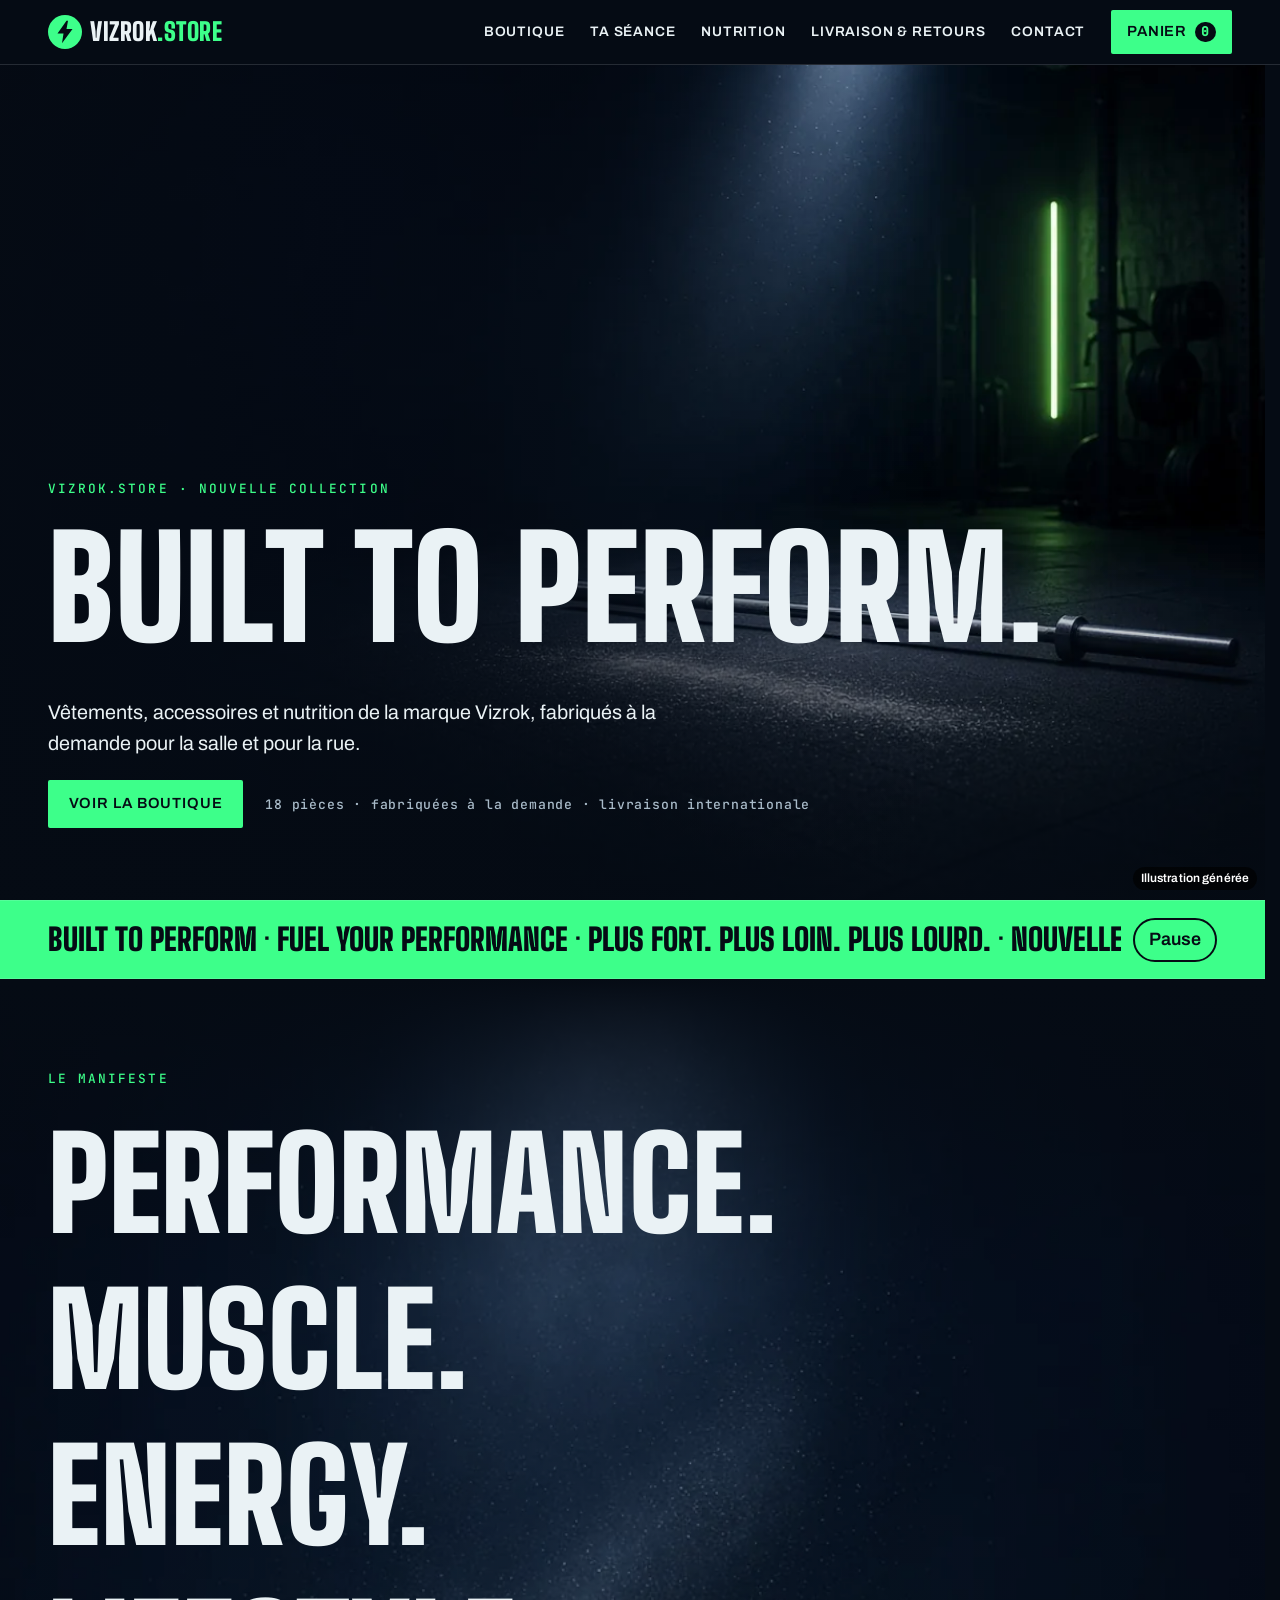
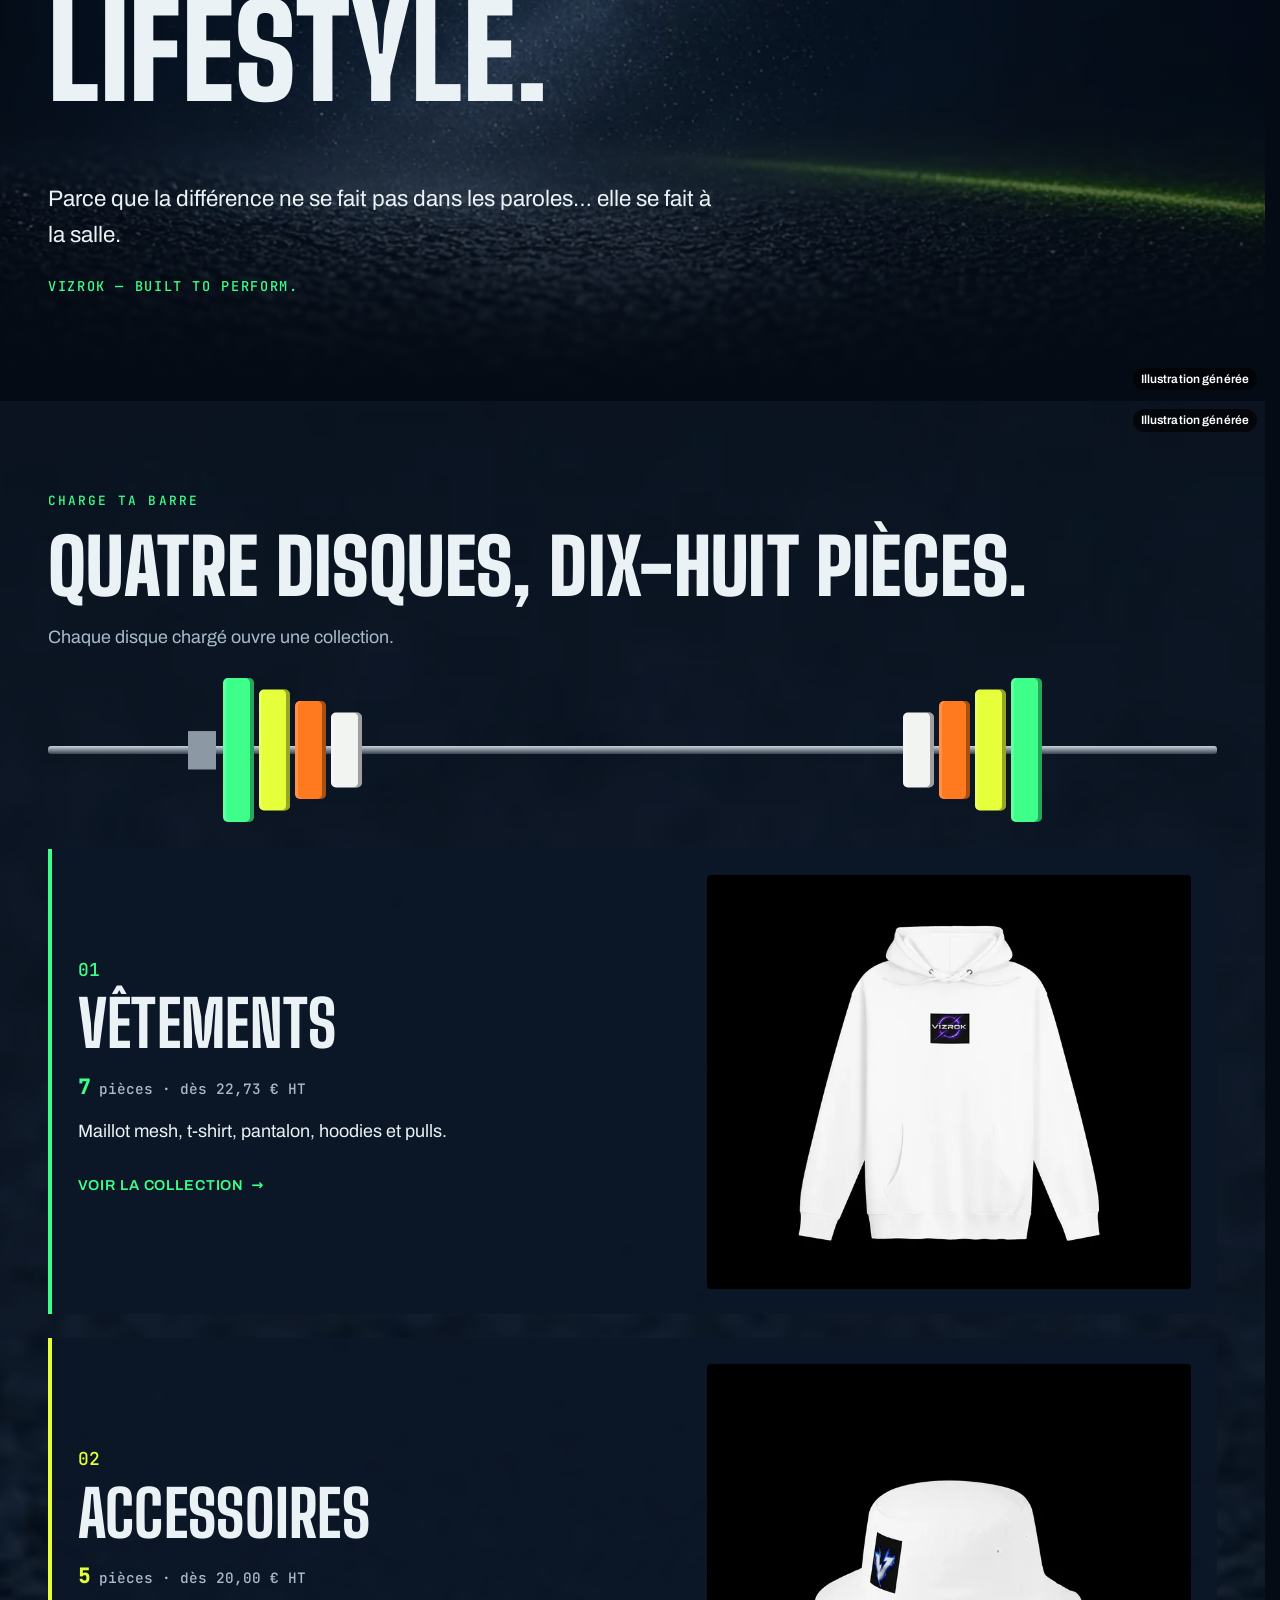
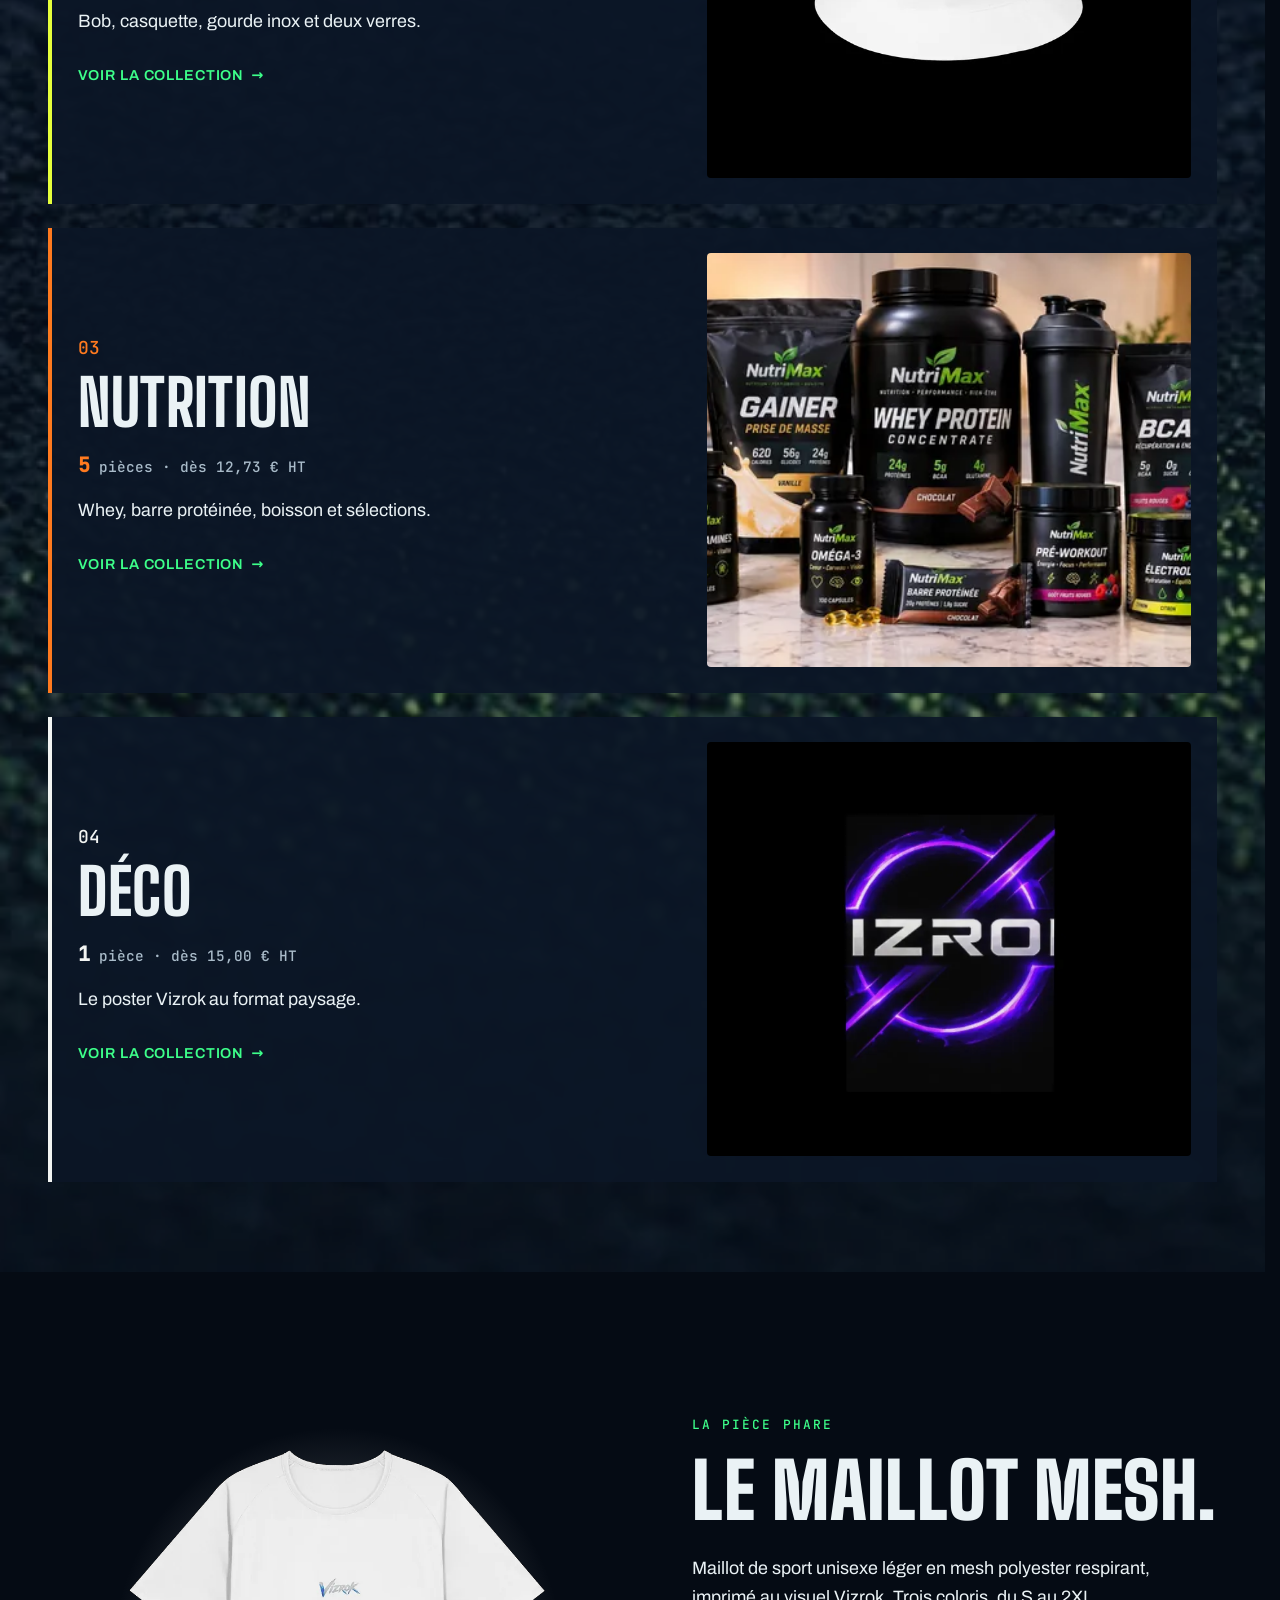
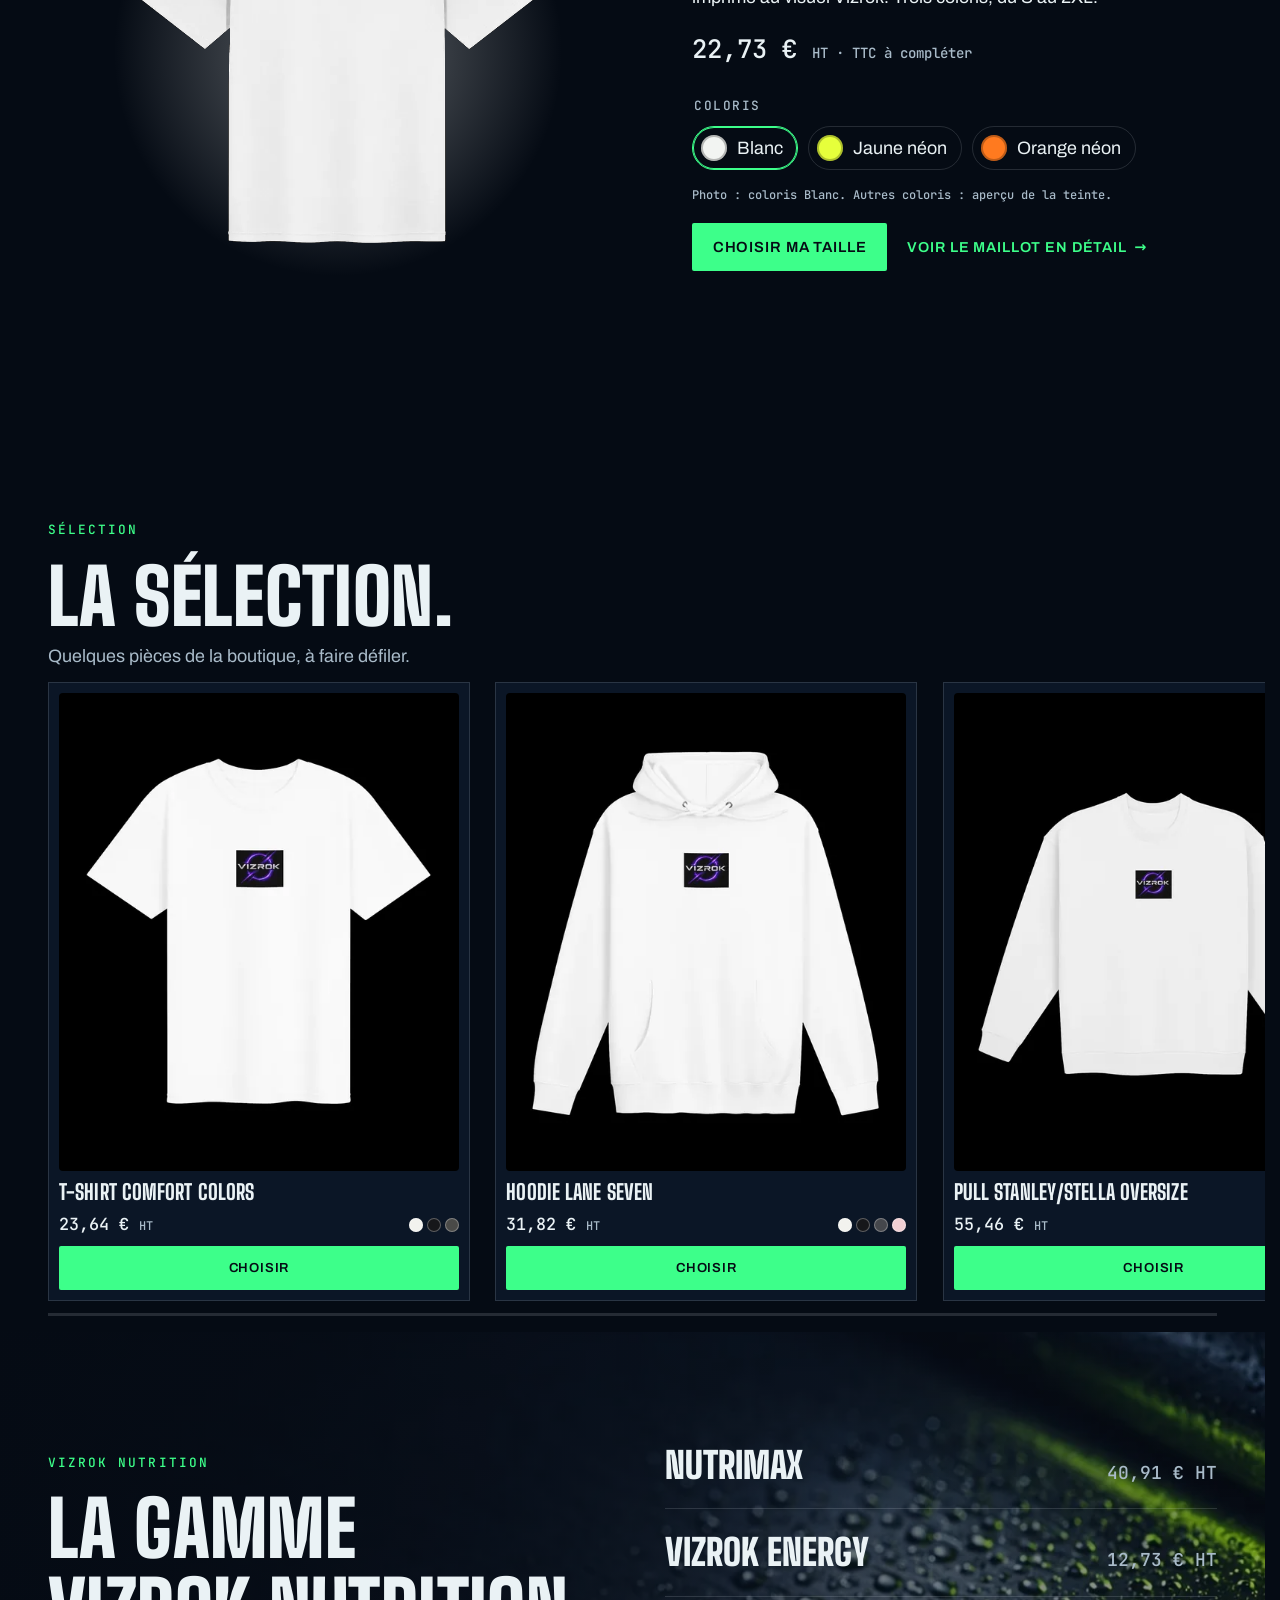
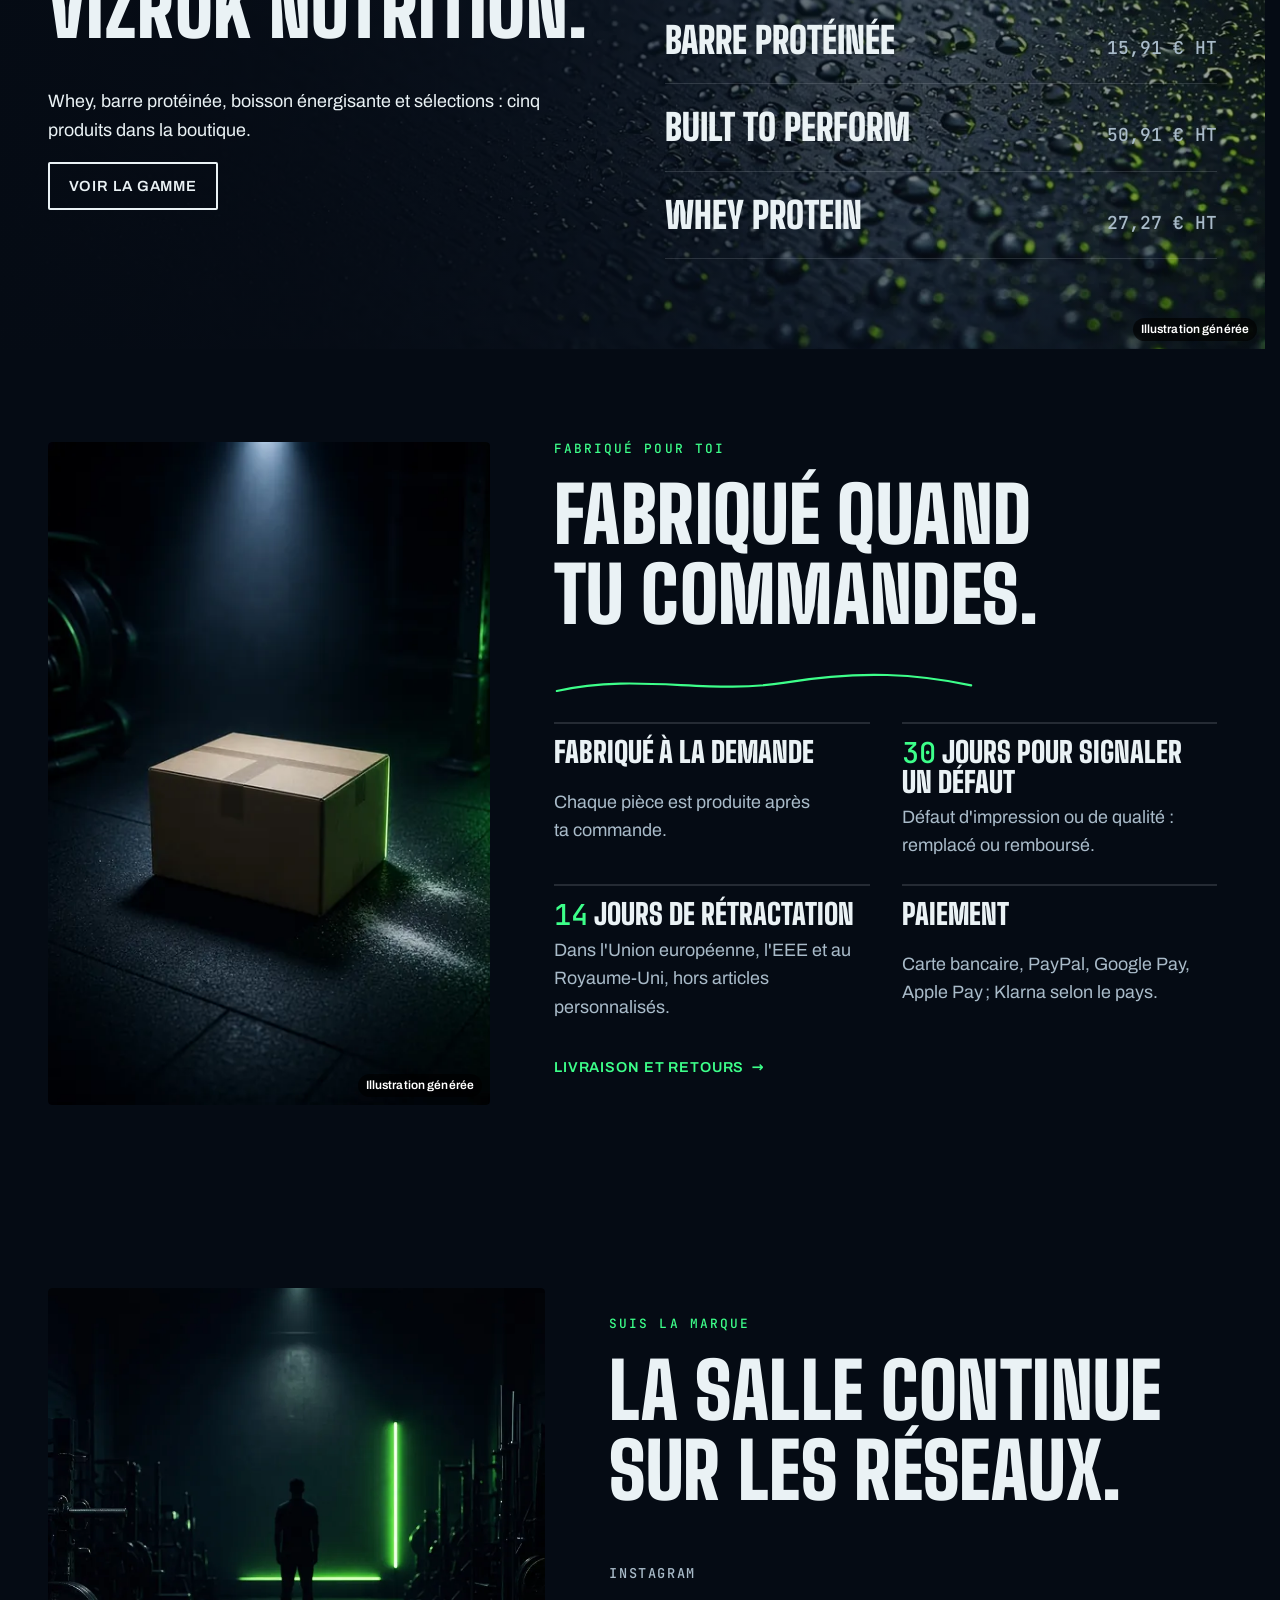
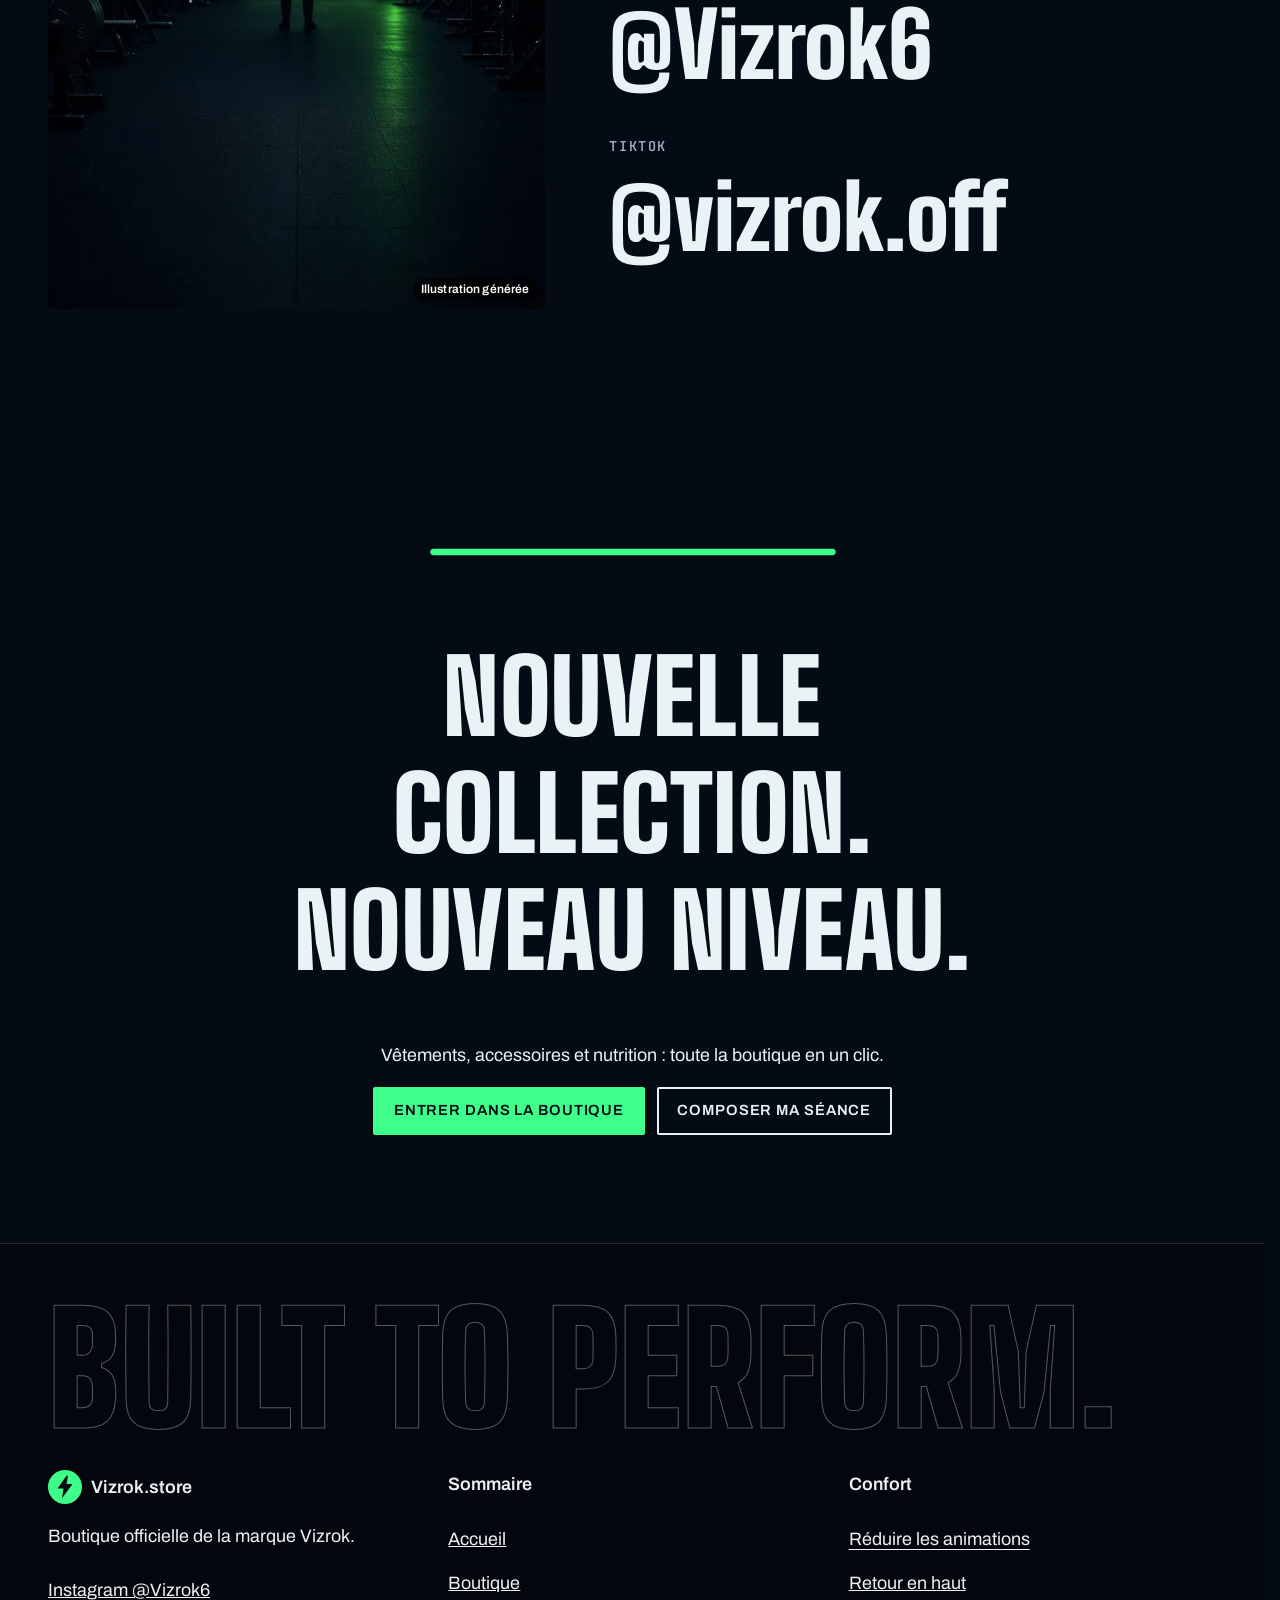
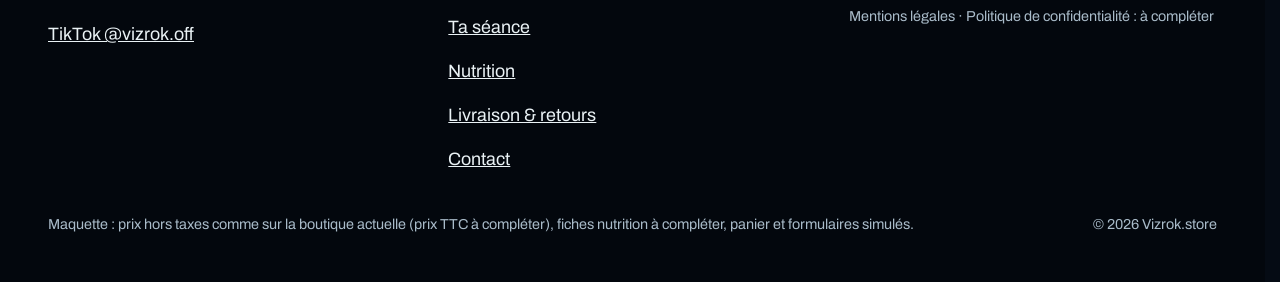
==== index.html @ d8ba4d48 "v2 : vraies photos des 18 produits" ====
<!doctype html>
<html lang="fr" data-v="2" data-page="accueil" data-curseur>
<head>
<meta charset="utf-8">
<meta name="viewport" content="width=device-width, initial-scale=1, viewport-fit=cover">
<title>Vizrok.store — Built to Perform.</title>
<meta name="description" content="Boutique officielle Vizrok : vêtements, accessoires et gamme Vizrok Nutrition, fabriqués à la demande, livraison internationale.">
<meta name="robots" content="noindex, nofollow">
<link rel="canonical" href="https://vizrok-maquette.vercel.app/">
<style>:root{--fond:#050B14;--texte:#EAF2F5;--voile-fond:#0A1422;--ouverture-fond:#050B14;--menu-fond:#050B14}:root { --entete-h: 72px; --barres-h: 0px; } html { background: var(--fond); color: var(--texte); scrollbar-gutter: stable; } body { margin: 0; background: var(--fond); } html.js:not(.calme):not(.secours):not([data-arrivee="retour"]) [data-anime] { opacity: 0; } html.js:not(.calme):not(.secours):not([data-arrivee="retour"]) [data-anime].vu { opacity: 1; } [data-voile] { position: fixed; inset: 0; z-index: 900; background: var(--voile-fond); transform: translateY(100%); visibility: hidden; pointer-events: none; } html[data-arrivee="voile"]:not(.voile-leve):not(.calme):not(.secours) [data-voile] { transform: none; visibility: visible; } html.calme [data-voile], html.secours [data-voile] { visibility: hidden !important; } .ouverture-panneau { position: fixed; inset: 0; z-index: 850; display: none; place-content: center; justify-items: center; background: var(--ouverture-fond, var(--voile-fond)); color: var(--fond); text-align: center; } html.js[data-arrivee="intro"]:not(.calme):not(.secours):not(.intro-finie) .ouverture-panneau { display: grid; } html.defilement-bloque, html.defilement-bloque body, html.js[data-arrivee="intro"]:not(.calme):not(.secours):not(.intro-finie), html.js[data-arrivee="intro"]:not(.calme):not(.secours):not(.intro-finie) body, html[data-arrivee="voile"]:not(.voile-leve):not(.calme):not(.secours), html[data-arrivee="voile"]:not(.voile-leve):not(.calme):not(.secours) body { overflow: hidden; } html.js[data-arrivee="intro"]:not(.calme):not(.secours):not(.intro-finie) { background-color: var(--ouverture-fond, var(--voile-fond)); } html[data-arrivee="voile"]:not(.voile-leve):not(.calme):not(.secours) { background-color: var(--voile-fond); }</style>
<script>(function () {
var d = document.documentElement, ss = null, ls = null;
try { ss = window.sessionStorage; ls = window.localStorage; } catch (e) {}
d.classList.add('js');
var calme = false;
try { calme = !!ls && ls.getItem('socle:calme') === 'oui'; } catch (e) {}
if (!calme && window.matchMedia && matchMedia('(prefers-reduced-motion: reduce)').matches) calme = true;
if (calme) d.classList.add('calme');
var nav = performance.getEntriesByType ? performance.getEntriesByType('navigation')[0] : null;
var type = nav ? nav.type : 'navigate';
var depart = null;
try { depart = JSON.parse(ss.getItem('socle:depart') || 'null'); ss.removeItem('socle:depart'); } catch (e) {}
if (depart && !(Date.now() - depart.t < 15000)) depart = null;
var retourSection = false;
try { retourSection = !!ss.getItem('socle:calme-retour'); } catch (e) {}
var mode = type === 'back_forward' || retourSection ? 'retour' : type === 'reload' ? 'intro' : depart ? 'voile' : 'intro';
d.setAttribute('data-arrivee', mode);
if (mode === 'voile' && depart.couleur) d.style.setProperty('--voile-fond', depart.couleur);
if (type === 'reload' && 'scrollRestoration' in history) {
if (!retourSection) history.scrollRestoration = 'manual';
}
try {
var choisie = ls && ls.getItem('socle:langue');
var langue = (d.lang || '').slice(0, 2);
if (choisie && choisie !== langue && type === 'navigate' && !depart) {
var alt = document.querySelector('link[rel="alternate"][hreflang="' + choisie + '"]');
if (alt) location.replace(new URL(alt.href).pathname + location.search + location.hash);
}
} catch (e) {}
setTimeout(function () { if (!d.classList.contains('demarre')) d.classList.add('secours'); }, 2000);
})();</script>
<link rel="preload" href="/assets/fonts/titres-900.woff2" as="font" type="font/woff2" crossorigin>
<link rel="preload" href="/assets/fonts/texte-400.woff2" as="font" type="font/woff2" crossorigin>
<link rel="stylesheet" href="/assets/css/socle.css?v=2">
<link rel="stylesheet" href="/assets/css/site.css?v=2">
<link rel="modulepreload" href="/assets/js/site.js?v=2">
<link rel="modulepreload" href="/assets/js/socle/index.js?v=2">
<script src="/assets/vendor/gsap.min.js" defer></script>
<script src="/assets/vendor/ScrollTrigger.min.js" defer></script>
<script src="/assets/vendor/SplitText.min.js" defer></script>
<script src="/assets/vendor/Flip.min.js" defer></script>
<script type="module" src="/assets/js/site.js?v=2"></script>
<meta name="theme-color" content="#050B14">
<link rel="icon" href="/assets/images/favicon.svg" type="image/svg+xml">
<link rel="apple-touch-icon" href="/assets/images/apple-touch-icon.png">
<meta property="og:type" content="website">
<meta property="og:site_name" content="Vizrok.store">
<meta property="og:locale" content="fr_FR">
<meta property="og:title" content="Vizrok.store — Built to Perform.">
<meta property="og:description" content="Boutique officielle Vizrok : vêtements, accessoires et gamme Vizrok Nutrition, fabriqués à la demande, livraison internationale.">
<meta property="og:url" content="https://vizrok-maquette.vercel.app/">
<meta property="og:image" content="https://vizrok-maquette.vercel.app/assets/partage/accueil-fr.jpg">
<meta property="og:image:width" content="1200">
<meta property="og:image:height" content="630">
<meta property="og:image:alt" content="Salle de musculation de nuit et barre au sol, aux couleurs de Vizrok.store">
<meta name="twitter:card" content="summary_large_image">
<script type="application/ld+json">{"@context":"https://schema.org","@type":"OnlineStore","name":"Vizrok.store","url":"https://vizrok-maquette.vercel.app/","description":"Boutique officielle Vizrok : vêtements, accessoires et gamme Vizrok Nutrition, fabriqués à la demande.","slogan":"Built to Perform.","sameAs":["https://instagram.com/Vizrok6","https://tiktok.com/@vizrok.off"],"paymentAccepted":"Carte bancaire, PayPal, Google Pay, Apple Pay"}</script>
</head>
<body id="haut">
<div data-voile aria-hidden="true"><div class="voile-contenu"><span class="marque" aria-hidden="true"><svg class="marque-eclair" viewBox="0 0 24 32" width="18" height="24"><path d="M14 1 2 18h8l-2 13L22 12h-8l2-11z" fill="currentColor"/></svg></span><span data-voile-libelle>Accueil</span><span class="voile-barre"></span></div></div>
<div class="ouverture-panneau" data-ouverture aria-hidden="true" data-effet="barre-chargee">
  <p class="intro-logo"><span class="marque" aria-hidden="true"><svg class="marque-eclair" viewBox="0 0 24 32" width="18" height="24"><path d="M14 1 2 18h8l-2 13L22 12h-8l2-11z" fill="currentColor"/></svg></span><span class="intro-neon">VIZROK</span></p>
  <div class="intro-scene">
    <div class="intro-barre"><span class="intro-manchon intro-manchon--g"></span><span class="intro-tige"></span><span class="intro-manchon intro-manchon--d"></span>
      <span class="intro-cote intro-cote--g"><span class="intro-disque d-vert" style="--i:0"></span><span class="intro-disque d-jaune" style="--i:1"></span><span class="intro-disque d-orange" style="--i:2"></span><span class="intro-disque d-blanc" style="--i:3"></span></span><span class="intro-cote intro-cote--d"><span class="intro-disque d-vert" style="--i:0"></span><span class="intro-disque d-jaune" style="--i:1"></span><span class="intro-disque d-orange" style="--i:2"></span><span class="intro-disque d-blanc" style="--i:3"></span></span>
    </div>
    <span class="intro-choc" aria-hidden="true"></span>
  </div>
  <p class="intro-mots"><span>Plus fort.</span> <span>Plus loin.</span> <span>Plus lourd.</span></p>
  <p class="intro-compteur"><span class="intro-compteur-libelle">Pièces</span> <span class="intro-compteur-valeur" data-intro-compteur>00</span></p>
</div>
<a class="evitement" href="#contenu">Aller au contenu</a>
<header data-entete>
  <div class="entete-rangee">
    <a class="entete-logo" href="/" data-libelle="Accueil" aria-current="page">
      <span class="marque" aria-hidden="true"><svg class="marque-eclair" viewBox="0 0 24 32" width="18" height="24"><path d="M14 1 2 18h8l-2 13L22 12h-8l2-11z" fill="currentColor"/></svg></span><span class="entete-nom">Vizrok<span class="entete-point">.store</span></span>
    </a>
    <nav data-nav aria-label="Navigation principale">
      <ul><li><a href="/boutique" data-libelle="Boutique">Boutique</a></li><li><a href="/seance" data-libelle="Ta séance">Ta séance</a></li><li><a href="/nutrition" data-libelle="Nutrition">Nutrition</a></li><li><a href="/livraison" data-libelle="Livraison &amp; retours">Livraison &amp; retours</a></li><li><a href="/contact" data-libelle="Contact">Contact</a></li></ul>
    </nav>
    <div class="entete-actions">
      <button type="button" class="bouton bouton-panier " data-panier-ouvrir aria-controls="panier" aria-expanded="false">Panier <span class="panier-compte" data-panier-compte>0</span></button>
      <button type="button" data-menu-bouton aria-controls="menu" aria-expanded="false" data-libelle-ouvrir="Menu" data-libelle-fermer="Fermer"><span data-libelle-bouton>Menu</span></button>
    </div>
  </div>
</header>
<div id="menu" data-menu role="dialog" aria-modal="true" aria-label="Menu">
  <ul><li style="--i:0"><a href="/" class="menu-lien" data-libelle="Accueil" aria-current="page">Accueil</a></li><li style="--i:1"><a href="/boutique" class="menu-lien" data-libelle="Boutique">Boutique</a></li><li style="--i:2"><a href="/seance" class="menu-lien" data-libelle="Ta séance">Ta séance</a></li><li style="--i:3"><a href="/nutrition" class="menu-lien" data-libelle="Nutrition">Nutrition</a></li><li style="--i:4"><a href="/livraison" class="menu-lien" data-libelle="Livraison &amp; retours">Livraison &amp; retours</a></li><li style="--i:5"><a href="/contact" class="menu-lien" data-libelle="Contact">Contact</a></li></ul>
  <ul class="menu-reseaux"><li><a class="lien-reseau" href="https://instagram.com/Vizrok6" target="_blank" rel="noopener">Instagram <span>@Vizrok6</span></a></li><li><a class="lien-reseau" href="https://tiktok.com/@vizrok.off" target="_blank" rel="noopener">TikTok <span>@vizrok.off</span></a></li></ul>
  <p><button type="button" class="lien" data-calme-bascule data-libelle-reduire="Réduire les animations" data-libelle-retablir="Rétablir les animations" data-libelle-systeme="Animations réduites par votre appareil"><span data-libelle-bouton>Réduire les animations</span></button></p>
</div>
<main id="contenu" tabindex="-1">
<section class="hero" id="debut" data-gouttiere="#050B14">
  <div class="hero-fond">
    <figure class="media hero-media" data-grok data-onde-choc style="--cadrage:64% 60%;--cadrage-mobile:60% 70%">
  <picture><source media="(max-width: 760px) and (orientation: portrait)" srcset="/assets/images/grok/accueil-ouverture-mobile-640.webp 640w, /assets/images/grok/accueil-ouverture-mobile-1080.webp 1080w" sizes="100vw">
    <img src="/assets/images/grok/accueil-ouverture-1280.webp" srcset="/assets/images/grok/accueil-ouverture-640.webp 640w, /assets/images/grok/accueil-ouverture-1280.webp 1280w, /assets/images/grok/accueil-ouverture-1600.webp 1600w" sizes="100vw" alt="Salle de musculation vide la nuit, une barre posée au sol sous un projecteur" width="1280" height="859" fetchpriority="high" loading="eager" decoding="async">
  </picture><figcaption class="mention-ia">Illustration générée</figcaption>
</figure>
  </div>
  <div class="hero-texte conteneur">
    <p class="surtitre hero-sur" data-anime="gsap">Vizrok.store · nouvelle collection</p>
    <h1 class="hero-titre"><span class="ligne-masque"><span class="hero-ligne" data-anime="gsap">Built to Perform.</span></span></h1>
    <p class="hero-intro" data-anime="gsap">Vêtements, accessoires et nutrition de la marque Vizrok, fabriqués à la demande pour la salle et pour la rue.</p>
    <p class="hero-actions" data-anime="gsap">
      <a href="/boutique" class="bouton" data-libelle="Boutique" data-action-principale data-survol="magnetique">Voir la boutique</a>
      <span class="hero-info" data-info-cle>18 pièces · fabriquées à la demande · livraison internationale</span>
    </p>
  </div>
</section>
<div class="ruban-section" data-section data-sans-visuel data-effet="ruban-vitesse">
  <div class="ruban" id="ruban" data-ruban data-boucle-css><p><span>Built to Perform · Fuel your performance · Plus fort. Plus loin. Plus lourd. · Nouvelle collection. Nouveau niveau. ·</span> <span aria-hidden="true">Built to Perform · Fuel your performance · Plus fort. Plus loin. Plus lourd. · Nouvelle collection. Nouveau niveau. ·</span></p></div>
  <button type="button" class="ruban-pause" data-pause-pour="ruban" data-libelle-pause="Pause" data-libelle-lecture="Lecture"><span data-libelle-bouton>Pause</span></button>
</div>
<section class="manifeste" id="manifeste">
  <div class="manifeste-fond" aria-hidden="true"><figure class="media " data-grok data-fx="parallaxe" data-fx-force="12" style="--cadrage:50% 60%">
  <picture>
    <img src="/assets/images/grok/accueil-manifeste-1280.webp" srcset="/assets/images/grok/accueil-manifeste-640.webp 640w, /assets/images/grok/accueil-manifeste-1280.webp 1280w, /assets/images/grok/accueil-manifeste-1600.webp 1600w" sizes="100vw" alt="" width="1280" height="859" loading="lazy" decoding="async">
  </picture><figcaption class="mention-ia">Illustration générée</figcaption>
</figure></div>
  <div class="conteneur manifeste-cadre">
    <p class="surtitre">Le manifeste</p>
    <h2 class="manifeste-texte" data-effet="manifeste" data-mot-a-mot>Performance. Muscle. Energy. Lifestyle.</h2>
    <p class="manifeste-suite" data-anime="mots">Parce que la différence ne se fait pas dans les paroles… elle se fait à la salle.</p>
    <p class="manifeste-signature">Vizrok — Built to Perform.</p>
  </div>
</section>
<section class="collections" id="collections">
  <div class="collections-fond" aria-hidden="true" data-audit-ignorer><figure class="media " data-grok style="--cadrage:50% 50%">
  <picture>
    <img src="/assets/images/grok/accueil-collections-1280.webp" srcset="/assets/images/grok/accueil-collections-640.webp 640w, /assets/images/grok/accueil-collections-1280.webp 1280w, /assets/images/grok/accueil-collections-1600.webp 1600w" sizes="100vw" alt="" width="1280" height="859" loading="lazy" decoding="async">
  </picture><figcaption class="mention-ia">Illustration générée</figcaption>
</figure></div>
  <div class="collections-cadre conteneur">
    <div class="collections-tete">
      <p class="surtitre">Charge ta barre</p>
      <h2 data-anime="lignes">Quatre disques, dix-huit pièces.</h2>
      <p class="collections-aide">Chaque disque chargé ouvre une collection.</p>
    </div>
    <div class="collections-barre" data-effet="disques-collections" aria-hidden="true">
      <span class="cb-tige"></span><span class="cb-manchon"></span>
      <span class="cb-disque cb-g d-vert" style="--i:0"></span><span class="cb-disque cb-d d-vert" style="--i:0"></span><span class="cb-disque cb-g d-jaune" style="--i:1"></span><span class="cb-disque cb-d d-jaune" style="--i:1"></span><span class="cb-disque cb-g d-orange" style="--i:2"></span><span class="cb-disque cb-d d-orange" style="--i:2"></span><span class="cb-disque cb-g d-blanc" style="--i:3"></span><span class="cb-disque cb-d d-blanc" style="--i:3"></span><span class="cb-manchon cb-manchon--d"></span>
    </div>
    <ol class="collections-liste">
      <li class="collection" data-collection="vetements" style="--i:0">
        <div class="collection-texte">
          <p class="collection-num" aria-hidden="true">01</p>
          <h3>Vêtements</h3>
          <p class="collection-compte"><strong>7</strong> pièces · dès <span data-prix>22,73 € HT</span></p>
          <p>Maillot mesh, t-shirt, pantalon, hoodies et pulls.</p>
          <a href="/boutique?collection=vetements" class="lien-fleche" data-libelle="Boutique">Voir la collection</a>
        </div>
        <figure class="media media--produit collection-media" style="--cadrage:50% 50%;--plaque:#000000">
  <picture>
    <img src="/assets/images/produits/hoodie-lane-seven-1-1200.webp" srcset="/assets/images/produits/hoodie-lane-seven-1-480.webp 480w, /assets/images/produits/hoodie-lane-seven-1-800.webp 800w, /assets/images/produits/hoodie-lane-seven-1-1200.webp 1200w" sizes="(max-width: 760px) 70vw, 30vw" alt="Vizrok Lane Seven Hoodie" width="1200" height="1600" loading="lazy" decoding="async">
  </picture>
</figure>
      </li><li class="collection" data-collection="accessoires" style="--i:1">
        <div class="collection-texte">
          <p class="collection-num" aria-hidden="true">02</p>
          <h3>Accessoires</h3>
          <p class="collection-compte"><strong>5</strong> pièces · dès <span data-prix>20,00 € HT</span></p>
          <p>Bob, casquette, gourde inox et deux verres.</p>
          <a href="/boutique?collection=accessoires" class="lien-fleche" data-libelle="Boutique">Voir la collection</a>
        </div>
        <figure class="media media--produit collection-media" style="--cadrage:50% 50%;--plaque:#000000">
  <picture>
    <img src="/assets/images/produits/bob-1-1200.webp" srcset="/assets/images/produits/bob-1-480.webp 480w, /assets/images/produits/bob-1-800.webp 800w, /assets/images/produits/bob-1-1200.webp 1200w" sizes="(max-width: 760px) 70vw, 30vw" alt="Vizrok Big Accessories Bucket Hat" width="1200" height="1600" loading="lazy" decoding="async">
  </picture>
</figure>
      </li><li class="collection" data-collection="nutrition" style="--i:2">
        <div class="collection-texte">
          <p class="collection-num" aria-hidden="true">03</p>
          <h3>Nutrition</h3>
          <p class="collection-compte"><strong>5</strong> pièces · dès <span data-prix>12,73 € HT</span></p>
          <p>Whey, barre protéinée, boisson et sélections.</p>
          <a href="/boutique?collection=nutrition" class="lien-fleche" data-libelle="Boutique">Voir la collection</a>
        </div>
        <figure class="media media--produit media--plein collection-media" style="--cadrage:50% 50%;--plaque:#CBB2A3">
  <picture>
    <img src="/assets/images/produits/nutrimax-1-1200.webp" srcset="/assets/images/produits/nutrimax-1-480.webp 480w, /assets/images/produits/nutrimax-1-800.webp 800w, /assets/images/produits/nutrimax-1-1200.webp 1200w" sizes="(max-width: 760px) 70vw, 30vw" alt="Nutrimax" width="1200" height="800" loading="lazy" decoding="async">
  </picture>
</figure>
      </li><li class="collection" data-collection="deco" style="--i:3">
        <div class="collection-texte">
          <p class="collection-num" aria-hidden="true">04</p>
          <h3>Déco</h3>
          <p class="collection-compte"><strong>1</strong> pièce · dès <span data-prix>15,00 € HT</span></p>
          <p>Le poster Vizrok au format paysage.</p>
          <a href="/boutique?collection=deco" class="lien-fleche" data-libelle="Boutique">Voir la collection</a>
        </div>
        <figure class="media media--produit collection-media" style="--cadrage:50% 50%;--plaque:#000000">
  <picture>
    <img src="/assets/images/produits/poster-1-1200.webp" srcset="/assets/images/produits/poster-1-480.webp 480w, /assets/images/produits/poster-1-800.webp 800w, /assets/images/produits/poster-1-1200.webp 1200w" sizes="(max-width: 760px) 70vw, 30vw" alt="Poster Vizrok paysage" width="1200" height="1600" loading="lazy" decoding="async">
  </picture>
</figure>
      </li>
    </ol>
  </div>
</section>
<section class="maillot" id="maillot" data-effet="maillot-mesh">
  <div class="maillot-scene">
    <div class="maillot-lueur" aria-hidden="true"></div>
    <div class="maillot-vues">
      <div class="maillot-vue est-active" data-coloris="0"><figure class="media media--produit " style="--cadrage:50% 50%;--plaque:#000000">
  <picture>
    <img src="/assets/images/produits/maillot-1-1200.webp" srcset="/assets/images/produits/maillot-1-480.webp 480w, /assets/images/produits/maillot-1-800.webp 800w, /assets/images/produits/maillot-1-1200.webp 1200w" sizes="(max-width: 760px) 90vw, 45vw" alt="Vizrok.store Maillot de sport" width="1200" height="1600" loading="lazy" decoding="async">
  </picture>
</figure></div><div class="maillot-vue" data-coloris="1"><figure class="media media--produit media--teinte " style="--cadrage:50% 50%;--plaque:#000000;--teinte:#E6FF3B">
  <picture>
    <img src="/assets/images/produits/maillot-1-1200.webp" srcset="/assets/images/produits/maillot-1-480.webp 480w, /assets/images/produits/maillot-1-800.webp 800w, /assets/images/produits/maillot-1-1200.webp 1200w" sizes="(max-width: 760px) 90vw, 45vw" alt="Vizrok.store Maillot de sport" width="1200" height="1600" loading="lazy" decoding="async">
  </picture>
</figure></div><div class="maillot-vue" data-coloris="2"><figure class="media media--produit media--teinte " style="--cadrage:50% 50%;--plaque:#000000;--teinte:#FF7A1F">
  <picture>
    <img src="/assets/images/produits/maillot-1-1200.webp" srcset="/assets/images/produits/maillot-1-480.webp 480w, /assets/images/produits/maillot-1-800.webp 800w, /assets/images/produits/maillot-1-1200.webp 1200w" sizes="(max-width: 760px) 90vw, 45vw" alt="Vizrok.store Maillot de sport" width="1200" height="1600" loading="lazy" decoding="async">
  </picture>
</figure></div>
    </div>
    <canvas class="maillot-mesh" aria-hidden="true" data-audit-ignorer></canvas>
  </div>
  <div class="maillot-texte">
    <p class="surtitre">La pièce phare</p>
    <h2 data-anime="lignes">Le maillot mesh.</h2>
    <p data-anime>Maillot de sport unisexe léger en mesh polyester respirant, imprimé au visuel Vizrok. Trois coloris, du S au 2XL.</p>
    <p class="maillot-prix" data-prix>22,73 € <small>HT · TTC à compléter</small></p>
    <fieldset class="pastilles">
      <legend>Coloris</legend>
      <label class="pastille" style="--c:#F2F4F2"><input type="radio" data-superpose name="coloris-maillot" value="0" checked data-coloris-choix="0"><span>Blanc</span></label><label class="pastille" style="--c:#E6FF3B"><input type="radio" data-superpose name="coloris-maillot" value="1" data-coloris-choix="1"><span>Jaune néon</span></label><label class="pastille" style="--c:#FF7A1F"><input type="radio" data-superpose name="coloris-maillot" value="2" data-coloris-choix="2"><span>Orange néon</span></label>
    </fieldset>
    <p class="maillot-apercu">Photo : coloris Blanc. Autres coloris : aperçu de la teinte.</p>
    <p class="maillot-actions">
      <button type="button" class="bouton" data-ajouter="maillot" data-coloris-ajout data-survol="magnetique">Choisir ma taille</button>
      <a href="/seance#eclate" class="lien-fleche" data-libelle="Ta séance">Voir le maillot en détail</a>
    </p>
  </div>
</section>
<section class="galerie ecran epingle nouveautes" id="nouveautes" data-fx="galerie">
  <div class="conteneur galerie-tete">
    <p class="surtitre">Sélection</p>
    <h2 data-anime="lignes">La sélection.</h2>
    <p>Quelques pièces de la boutique, à faire défiler.</p>
  </div>
  <div class="piste galerie-piste" data-galerie data-anime="cascade" tabindex="0" role="region" aria-label="Galerie de la sélection">
    <article class="fiche carte" data-produit="tshirt" data-categorie="vetements" data-prix-valeur="23.64" data-nom="T-shirt Vizrok Comfort Colors T-shirt Comfort Colors T-shirt en coton épais, coupe ample, logo néon Vizrok au centre de la poitrine.">
  <a class="fiche-lien" href="/boutique?produit=tshirt" data-produit-ouvrir="tshirt" data-libelle="Boutique">
    <figure class="media media--produit fiche-media" style="--cadrage:50% 50%;--plaque:#000000">
  <picture>
    <img src="/assets/images/produits/tshirt-1-1200.webp" srcset="/assets/images/produits/tshirt-1-480.webp 480w, /assets/images/produits/tshirt-1-800.webp 800w, /assets/images/produits/tshirt-1-1200.webp 1200w" sizes="(max-width: 760px) 78vw, 30vw" alt="T-shirt Vizrok Comfort Colors" width="1200" height="1600" loading="lazy" decoding="async">
  </picture>
</figure>
    <h3 class="fiche-nom">T-shirt Comfort Colors</h3>
  </a>
  <p class="fiche-ligne"><span class="fiche-prix" data-prix>23,64 € <small>HT</small></span><span class="fiche-couleurs" role="img" aria-label="Blanc, Noir, Pepper"><i style="--c:#F2F2EE"></i><i style="--c:#16171A"></i><i style="--c:#4A4A48"></i></span></p>
  <button type="button" class="bouton bouton--petit fiche-ajouter" data-ajouter="tshirt" aria-label="Choisir : T-shirt Comfort Colors">Choisir</button>
</article><article class="fiche carte" data-produit="hoodie-lane-seven" data-categorie="vetements" data-prix-valeur="31.82" data-nom="Vizrok Lane Seven Hoodie Hoodie Lane Seven Sweat à capuche unisexe, logo Vizrok imprimé au centre de la poitrine. Taille petit : prendre une taille au-dessus.">
  <a class="fiche-lien" href="/boutique?produit=hoodie-lane-seven" data-produit-ouvrir="hoodie-lane-seven" data-libelle="Boutique">
    <figure class="media media--produit fiche-media" style="--cadrage:50% 50%;--plaque:#000000">
  <picture>
    <img src="/assets/images/produits/hoodie-lane-seven-1-1200.webp" srcset="/assets/images/produits/hoodie-lane-seven-1-480.webp 480w, /assets/images/produits/hoodie-lane-seven-1-800.webp 800w, /assets/images/produits/hoodie-lane-seven-1-1200.webp 1200w" sizes="(max-width: 760px) 78vw, 30vw" alt="Vizrok Lane Seven Hoodie" width="1200" height="1600" loading="lazy" decoding="async">
  </picture>
</figure>
    <h3 class="fiche-nom">Hoodie Lane Seven</h3>
  </a>
  <p class="fiche-ligne"><span class="fiche-prix" data-prix>31,82 € <small>HT</small></span><span class="fiche-couleurs" role="img" aria-label="Blanc, Noir, Anthracite chiné, Rose pâle"><i style="--c:#F2F2EE"></i><i style="--c:#16171A"></i><i style="--c:#45474C"></i><i style="--c:#F1CFD3"></i></span></p>
  <button type="button" class="bouton bouton--petit fiche-ajouter" data-ajouter="hoodie-lane-seven" aria-label="Choisir : Hoodie Lane Seven">Choisir</button>
</article><article class="fiche carte" data-produit="pull-stanley-stella" data-categorie="vetements" data-prix-valeur="55.46" data-nom="Pull Vizrok Stanley/Stella Oversize Pull Stanley/Stella Oversize Sweat unisexe oversize en coton biologique, logo néon Vizrok au centre.">
  <a class="fiche-lien" href="/boutique?produit=pull-stanley-stella" data-produit-ouvrir="pull-stanley-stella" data-libelle="Boutique">
    <figure class="media media--produit fiche-media" style="--cadrage:50% 50%;--plaque:#000000">
  <picture>
    <img src="/assets/images/produits/pull-stanley-stella-1-1200.webp" srcset="/assets/images/produits/pull-stanley-stella-1-480.webp 480w, /assets/images/produits/pull-stanley-stella-1-800.webp 800w, /assets/images/produits/pull-stanley-stella-1-1200.webp 1200w" sizes="(max-width: 760px) 78vw, 30vw" alt="Pull Vizrok Stanley/Stella Oversize" width="1200" height="1600" loading="lazy" decoding="async">
  </picture>
</figure>
    <h3 class="fiche-nom">Pull Stanley/Stella Oversize</h3>
  </a>
  <p class="fiche-ligne"><span class="fiche-prix" data-prix>55,46 € <small>HT</small></span><span class="fiche-couleurs" role="img" aria-label="Blanc, Gris chiné, Noir"><i style="--c:#F2F2EE"></i><i style="--c:#A5A7AB"></i><i style="--c:#16171A"></i></span></p>
  <button type="button" class="bouton bouton--petit fiche-ajouter" data-ajouter="pull-stanley-stella" aria-label="Choisir : Pull Stanley/Stella Oversize">Choisir</button>
</article><article class="fiche carte" data-produit="bob" data-categorie="accessoires" data-prix-valeur="25.46" data-nom="Vizrok Big Accessories Bucket Hat Bob Big Accessories Bob de la ligne Vizrok Big Accessories, emblème éclair sur le devant.">
  <a class="fiche-lien" href="/boutique?produit=bob" data-produit-ouvrir="bob" data-libelle="Boutique">
    <figure class="media media--produit fiche-media" style="--cadrage:50% 50%;--plaque:#000000">
  <picture>
    <img src="/assets/images/produits/bob-1-1200.webp" srcset="/assets/images/produits/bob-1-480.webp 480w, /assets/images/produits/bob-1-800.webp 800w, /assets/images/produits/bob-1-1200.webp 1200w" sizes="(max-width: 760px) 78vw, 30vw" alt="Vizrok Big Accessories Bucket Hat" width="1200" height="1600" loading="lazy" decoding="async">
  </picture>
</figure>
    <h3 class="fiche-nom">Bob Big Accessories</h3>
  </a>
  <p class="fiche-ligne"><span class="fiche-prix" data-prix>25,46 € <small>HT</small></span></p>
  <button type="button" class="bouton bouton--petit fiche-ajouter" data-ajouter="bob" aria-label="Ajouter : Bob Big Accessories">Ajouter</button>
</article><article class="fiche carte" data-produit="casquette" data-categorie="accessoires" data-prix-valeur="22.73" data-nom="Vizrok Casquette Otto Cap Low Profile Casquette Otto Low Profile Casquette basse non structurée, emblème éclair sur le devant.">
  <a class="fiche-lien" href="/boutique?produit=casquette" data-produit-ouvrir="casquette" data-libelle="Boutique">
    <figure class="media media--produit fiche-media" style="--cadrage:50% 50%;--plaque:#000000">
  <picture>
    <img src="/assets/images/produits/casquette-1-1200.webp" srcset="/assets/images/produits/casquette-1-480.webp 480w, /assets/images/produits/casquette-1-800.webp 800w, /assets/images/produits/casquette-1-1200.webp 1200w" sizes="(max-width: 760px) 78vw, 30vw" alt="Vizrok Casquette Otto Cap Low Profile" width="1200" height="1600" loading="lazy" decoding="async">
  </picture>
</figure>
    <h3 class="fiche-nom">Casquette Otto Low Profile</h3>
  </a>
  <p class="fiche-ligne"><span class="fiche-prix" data-prix>22,73 € <small>HT</small></span><span class="fiche-couleurs" role="img" aria-label="Blanc, Kaki, Rouge"><i style="--c:#F2F2EE"></i><i style="--c:#9C8F6A"></i><i style="--c:#C8252B"></i></span></p>
  <button type="button" class="bouton bouton--petit fiche-ajouter" data-ajouter="casquette" aria-label="Ajouter : Casquette Otto Low Profile">Ajouter</button>
</article><article class="fiche carte" data-produit="gourde" data-categorie="accessoires" data-prix-valeur="28.18" data-nom="Vizrok Stainless Steel Water Bottle Gourde inox Gourde isotherme en acier inoxydable aux couleurs de Vizrok.">
  <a class="fiche-lien" href="/boutique?produit=gourde" data-produit-ouvrir="gourde" data-libelle="Boutique">
    <figure class="media media--produit fiche-media" style="--cadrage:50% 50%;--plaque:#000000">
  <picture>
    <img src="/assets/images/produits/gourde-1-1200.webp" srcset="/assets/images/produits/gourde-1-480.webp 480w, /assets/images/produits/gourde-1-800.webp 800w, /assets/images/produits/gourde-1-1200.webp 1200w" sizes="(max-width: 760px) 78vw, 30vw" alt="Vizrok Stainless Steel Water Bottle" width="1200" height="1600" loading="lazy" decoding="async">
  </picture>
</figure>
    <h3 class="fiche-nom">Gourde inox</h3>
  </a>
  <p class="fiche-ligne"><span class="fiche-prix" data-prix>28,18 € <small>HT</small></span><span class="fiche-couleurs" role="img" aria-label="Noir, Blanc"><i style="--c:#16171A"></i><i style="--c:#F2F2EE"></i></span></p>
  <button type="button" class="bouton bouton--petit fiche-ajouter" data-ajouter="gourde" aria-label="Ajouter : Gourde inox">Ajouter</button>
</article>
  </div>
  <div class="galerie-progres" aria-hidden="true"><span></span></div>
</section>
<section class="nutri" id="nutrition">
  <figure class="media nutri-fond" data-grok data-fx="zoom" aria-hidden="true" style="--cadrage:50% 50%">
  <picture>
    <img src="/assets/images/grok/accueil-nutrition-1280.webp" srcset="/assets/images/grok/accueil-nutrition-640.webp 640w, /assets/images/grok/accueil-nutrition-1280.webp 1280w, /assets/images/grok/accueil-nutrition-1600.webp 1600w" sizes="100vw" alt="" width="1280" height="859" loading="lazy" decoding="async">
  </picture><figcaption class="mention-ia">Illustration générée</figcaption>
</figure>
  <div class="conteneur nutri-cadre">
    <div class="nutri-tete">
      <p class="surtitre">Vizrok Nutrition</p>
      <h2 data-anime="lignes">La gamme Vizrok Nutrition.</h2>
      <p data-anime>Whey, barre protéinée, boisson énergisante et sélections : cinq produits dans la boutique.</p>
      <p data-anime><a href="/nutrition" class="bouton bouton--contour" data-libelle="Nutrition">Voir la gamme</a></p>
    </div>
    <ul class="nutri-liste" data-anime="cascade">
      <li><a href="/boutique?produit=nutrimax" class="nutri-item" data-libelle="Boutique"><span class="nutri-nom">Nutrimax</span><span class="nutri-prix" data-prix>40,91 € HT</span></a></li><li><a href="/boutique?produit=energy" class="nutri-item" data-libelle="Boutique"><span class="nutri-nom">Vizrok Energy</span><span class="nutri-prix" data-prix>12,73 € HT</span></a></li><li><a href="/boutique?produit=barre" class="nutri-item" data-libelle="Boutique"><span class="nutri-nom">Barre protéinée</span><span class="nutri-prix" data-prix>15,91 € HT</span></a></li><li><a href="/boutique?produit=built-to-perform" class="nutri-item" data-libelle="Boutique"><span class="nutri-nom">Built to Perform</span><span class="nutri-prix" data-prix>50,91 € HT</span></a></li><li><a href="/boutique?produit=whey" class="nutri-item" data-libelle="Boutique"><span class="nutri-nom">Whey Protein</span><span class="nutri-prix" data-prix>27,27 € HT</span></a></li>
    </ul>
  </div>
</section>
<section class="garanties conteneur" id="garanties">
  <figure class="media garanties-media" data-grok data-anime="rideau" style="--cadrage:50% 55%">
  <picture>
    <img src="/assets/images/grok/accueil-garanties-1080.webp" srcset="/assets/images/grok/accueil-garanties-480.webp 480w, /assets/images/grok/accueil-garanties-784.webp 784w, /assets/images/grok/accueil-garanties-1080.webp 1080w" sizes="(max-width: 760px) 100vw, 36vw" alt="Colis en carton posé sur un sol de salle" width="1080" height="1609" loading="lazy" decoding="async">
  </picture><figcaption class="mention-ia">Illustration générée</figcaption>
</figure>
  <div class="garanties-texte">
    <p class="surtitre">Fabriqué pour toi</p>
    <h2 data-anime="lignes">Fabriqué quand tu commandes.</h2>
    <svg class="garanties-trait" viewBox="0 0 600 40" preserveAspectRatio="none" aria-hidden="true" data-fx="trace"><path d="M4 30 C 120 4, 220 36, 330 18 S 520 6, 596 22" fill="none" stroke="currentColor" stroke-width="3" stroke-linecap="round" stroke-dasharray="none"/></svg>
    <ul class="garanties-liste" data-anime="cascade">
      <li><strong class="garantie-titre">Fabriqué à la demande</strong><span>Chaque pièce est produite après ta commande.</span></li>
      <li><strong class="garantie-titre"><span class="garantie-chiffre" data-compteur="30">30</span> jours pour signaler un défaut</strong><span>Défaut d&#39;impression ou de qualité : remplacé ou remboursé.</span></li>
      <li><strong class="garantie-titre"><span class="garantie-chiffre" data-compteur="14">14</span> jours de rétractation</strong><span>Dans l&#39;Union européenne, l&#39;EEE et au Royaume-Uni, hors articles personnalisés.</span></li>
      <li><strong class="garantie-titre">Paiement</strong><span>Carte bancaire, PayPal, Google Pay, Apple Pay ; Klarna selon le pays.</span></li>
    </ul>
    <p><a href="/livraison" class="lien-fleche" data-libelle="Livraison &amp; retours">Livraison et retours</a></p>
  </div>
</section>
<section class="reseaux" id="reseaux">
  <figure class="media reseaux-media" data-grok data-fx="parallaxe" style="--cadrage:50% 55%">
  <picture>
    <img src="/assets/images/grok/accueil-reseaux-1080.webp" srcset="/assets/images/grok/accueil-reseaux-480.webp 480w, /assets/images/grok/accueil-reseaux-784.webp 784w, /assets/images/grok/accueil-reseaux-1080.webp 1080w" sizes="(max-width: 760px) 100vw, 40vw" alt="Silhouette de dos au fond d&#39;une salle éclairée en vert" width="1080" height="1609" loading="lazy" decoding="async">
  </picture><figcaption class="mention-ia">Illustration générée</figcaption>
</figure>
  <div class="reseaux-texte">
    <p class="surtitre">Suis la marque</p>
    <h2 data-anime="lignes">La salle continue sur les réseaux.</h2>
    <ul class="reseaux-liste">
      <li><a class="reseau-neon" href="https://instagram.com/Vizrok6" target="_blank" rel="noopener" data-effet="neon"><span class="reseau-nom">Instagram</span><span class="neon-texte" data-neon>@Vizrok6</span></a></li><li><a class="reseau-neon" href="https://tiktok.com/@vizrok.off" target="_blank" rel="noopener" data-effet="neon"><span class="reseau-nom">TikTok</span><span class="neon-texte" data-neon>@vizrok.off</span></a></li>
    </ul>
  </div>
</section>
<section class="fin conteneur" id="fin">
  <div class="fin-disques" aria-hidden="true" data-visuel data-fx="trace">
    <svg viewBox="0 0 400 120"><path d="M10 60 H 390" stroke="currentColor" stroke-width="6" stroke-linecap="round" fill="none"/></svg>
  </div>
  <h2 data-anime="mots">Nouvelle collection. Nouveau niveau.</h2>
  <p data-anime>Vêtements, accessoires et nutrition : toute la boutique en un clic.</p>
  <p class="fin-actions" data-anime>
    <a href="/boutique" class="bouton" data-libelle="Boutique" data-survol="magnetique">Entrer dans la boutique</a>
    <a href="/seance#kit" class="bouton bouton--contour" data-libelle="Ta séance" data-survol="magnetique">Composer ma séance</a>
  </p>
</section>
</main>
<footer class="pied" id="pied" data-masque-barre>
  <div class="conteneur pied-haut">
    <p class="pied-signature" aria-hidden="true" data-audit-ignorer>Built to Perform.</p>
  </div>
  <div class="conteneur pied-grille">
    <div>
      <p class="pied-nom"><span class="marque" aria-hidden="true"><svg class="marque-eclair" viewBox="0 0 24 32" width="18" height="24"><path d="M14 1 2 18h8l-2 13L22 12h-8l2-11z" fill="currentColor"/></svg></span> <strong>Vizrok.store</strong></p>
      <p>Boutique officielle de la marque Vizrok.</p>
      <ul><li><a href="https://instagram.com/Vizrok6" target="_blank" rel="noopener">Instagram @Vizrok6</a></li><li><a href="https://tiktok.com/@vizrok.off" target="_blank" rel="noopener">TikTok @vizrok.off</a></li></ul>
    </div>
    <nav aria-label="Sommaire">
      <p><strong>Sommaire</strong></p>
      <ul><li><a href="/" data-libelle="Accueil" aria-current="page">Accueil</a></li><li><a href="/boutique" data-libelle="Boutique">Boutique</a></li><li><a href="/seance" data-libelle="Ta séance">Ta séance</a></li><li><a href="/nutrition" data-libelle="Nutrition">Nutrition</a></li><li><a href="/livraison" data-libelle="Livraison &amp; retours">Livraison &amp; retours</a></li><li><a href="/contact" data-libelle="Contact">Contact</a></li></ul>
    </nav>
    <div>
      <p><strong>Confort</strong></p>
      <ul>
        <li><button type="button" class="lien" data-calme-bascule data-libelle-reduire="Réduire les animations" data-libelle-retablir="Rétablir les animations" data-libelle-systeme="Animations réduites par votre appareil"><span data-libelle-bouton>Réduire les animations</span></button></li>
        <li><a href="#haut" data-sans-transition>Retour en haut</a></li>
      </ul>
      <p class="pied-legal">Mentions légales · Politique de confidentialité : à compléter</p>
    </div>
  </div>
  <div class="conteneur pied-bas"><p>Maquette : prix hors taxes comme sur la boutique actuelle (prix TTC à compléter), fiches nutrition à compléter, panier et formulaires simulés.</p><p>© 2026 Vizrok.store</p></div>
</footer>
<div data-barre-fixe>
  <a href="/boutique" class="bouton bouton--contour" data-libelle="Boutique">Boutique</a>
  <button type="button" class="bouton bouton-panier bouton-panier--barre" data-panier-ouvrir aria-controls="panier" aria-expanded="false">Panier <span class="panier-compte" data-panier-compte>0</span></button>
</div>
<div class="panier" id="panier" role="dialog" aria-modal="true" aria-labelledby="panier-titre" data-recouvrement hidden data-t-moins="Une de moins" data-t-plus="Une de plus" data-t-retirer="Retirer" data-t-quantite="Quantité">
  <div class="panier-fond" data-panier-fermer></div>
  <div class="panier-tiroir" tabindex="-1">
    <div class="panier-tete">
      <h2 id="panier-titre">Ton panier</h2>
      <button type="button" class="panier-fermer" data-panier-fermer aria-label="Fermer le panier"><svg viewBox="0 0 24 24" width="22" height="22" aria-hidden="true"><path d="M5 5l14 14M19 5 5 19" stroke="currentColor" stroke-width="2.4" stroke-linecap="round"/></svg></button>
    </div>
    <p class="panier-vide" data-panier-vide>Ton panier est vide. Choisis une pièce dans la boutique.</p>
    <ul class="panier-liste" data-panier-liste></ul>
    <div class="panier-pied">
      <p class="panier-total"><span>Total HT</span> <strong data-panier-total data-prix>0,00 €</strong></p>
      <p class="panier-note">Prix hors taxes de la boutique actuelle ; TVA, livraison et droits éventuels calculés à la commande. Prix TTC à compléter.</p>
      <p class="panier-paiements" aria-label="Moyens de paiement acceptés"><span>Carte bancaire</span><span>PayPal</span><span>Google Pay</span><span>Apple Pay</span><span>Klarna selon le pays</span></p>
      <button type="button" class="bouton panier-commander" data-panier-commander>Commander</button>
      <p class="panier-message" data-panier-message role="status" hidden>Commande simulée : rien n&#39;a été payé ni envoyé. Sur le site final, le paiement passera par la boutique officielle.</p>
    </div>
    <p class="visuellement-cache" aria-live="polite" data-panier-annonce data-ajoute="ajouté au panier"></p>
  </div>
</div>
<script type="application/json" id="donnees-produits">[{"id":"maillot","nom":"Vizrok.store Maillot de sport","court":"Maillot de sport","categorie":"vetements","categorieNom":"Vêtements","prix":22.73,"description":"Maillot de sport unisexe léger en mesh polyester respirant, imprimé au visuel Vizrok.","details":["100 % polyester respirant (mesh)","Tissu léger (4,13 oz)","Coupe ample, longueur allongée","Manches raglan courtes, col rond bordé","Coutures latérales, étiquette détachable"],"couleurs":[{"nom":"Blanc","hex":"#F2F4F2"},{"nom":"Jaune néon","hex":"#E6FF3B"},{"nom":"Orange néon","hex":"#FF7A1F"}],"tailles":["S","M","L","XL","2XL"],"aCompleter":false,"coloriPhoto":"Blanc","teinte":true,"vues":[{"src":"/assets/images/produits/maillot-1","largeurs":[480,800,1200],"fond":"#000000","plein":false},{"src":"/assets/images/produits/maillot-2","largeurs":[480,800,1200],"fond":"#E4E4E4","plein":false},{"src":"/assets/images/produits/maillot-3","largeurs":[480,800,1200],"fond":"#000000","plein":false},{"src":"/assets/images/produits/maillot-4","largeurs":[480,800,1200],"fond":"#E4E4E4","plein":false},{"src":"/assets/images/produits/maillot-5","largeurs":[480,800,1200],"fond":"#E4E4E4","plein":false}],"dessins":["\u003csvg viewBox=\"0 0 240 230\" aria-hidden=\"true\" style=\"--remplissage:#F2F4F2\">\u003cpath class=\"vc-corps\" d=\"M82 46 104 36c4 10 28 10 32 0l22 10 30 30-22 22-14-12v104H88V86L74 98 52 76z\"/>\u003cpath class=\"vc-trait\" d=\"M104 36 88 86M136 36l16 50\"/>\u003cpath class=\"vc-trait\" d=\"M106 38c6 8 22 8 28 0\"/>\u003cpath class=\"vc-eclair\" transform=\"translate(108 104) scale(0.9)\" d=\"M14 1 2 18h8l-2 13L22 12h-8l2-11z\"/>\u003c/svg>","\u003csvg viewBox=\"0 0 240 230\" aria-hidden=\"true\" style=\"--remplissage:#E6FF3B\">\u003cpath class=\"vc-corps\" d=\"M82 46 104 36c4 10 28 10 32 0l22 10 30 30-22 22-14-12v104H88V86L74 98 52 76z\"/>\u003cpath class=\"vc-trait\" d=\"M104 36 88 86M136 36l16 50\"/>\u003cpath class=\"vc-trait\" d=\"M106 38c6 8 22 8 28 0\"/>\u003cpath class=\"vc-eclair\" transform=\"translate(108 104) scale(0.9)\" d=\"M14 1 2 18h8l-2 13L22 12h-8l2-11z\"/>\u003c/svg>","\u003csvg viewBox=\"0 0 240 230\" aria-hidden=\"true\" style=\"--remplissage:#FF7A1F\">\u003cpath class=\"vc-corps\" d=\"M82 46 104 36c4 10 28 10 32 0l22 10 30 30-22 22-14-12v104H88V86L74 98 52 76z\"/>\u003cpath class=\"vc-trait\" d=\"M104 36 88 86M136 36l16 50\"/>\u003cpath class=\"vc-trait\" d=\"M106 38c6 8 22 8 28 0\"/>\u003cpath class=\"vc-eclair\" transform=\"translate(108 104) scale(0.9)\" d=\"M14 1 2 18h8l-2 13L22 12h-8l2-11z\"/>\u003c/svg>"]},{"id":"tshirt","nom":"T-shirt Vizrok Comfort Colors","court":"T-shirt Comfort Colors","categorie":"vetements","categorieNom":"Vêtements","prix":23.64,"description":"T-shirt en coton épais, coupe ample, logo néon Vizrok au centre de la poitrine.","details":["100 % coton filé à l'anneau","Tissu épais (6,1 oz)","Coupe ample"],"couleurs":[{"nom":"Blanc","hex":"#F2F2EE"},{"nom":"Noir","hex":"#16171A"},{"nom":"Pepper","hex":"#4A4A48"}],"tailles":["S","M","L","XL","2XL","3XL","4XL"],"aCompleter":false,"coloriPhoto":"Blanc","teinte":false,"vues":[{"src":"/assets/images/produits/tshirt-1","largeurs":[480,800,1200],"fond":"#000000","plein":false},{"src":"/assets/images/produits/tshirt-2","largeurs":[480,800,1200],"fond":"#000000","plein":false},{"src":"/assets/images/produits/tshirt-3","largeurs":[480,800,1200],"fond":"#E6E6E7","plein":false},{"src":"/assets/images/produits/tshirt-4","largeurs":[480,800,1200],"fond":"#E4E4E4","plein":false},{"src":"/assets/images/produits/tshirt-5","largeurs":[480,800,1200],"fond":"#E5E5E5","plein":false}],"dessins":["\u003csvg viewBox=\"0 0 240 230\" aria-hidden=\"true\" style=\"--remplissage:#F2F2EE\">\u003cpath class=\"vc-corps\" d=\"M82 46 104 36c4 10 28 10 32 0l22 10 30 30-22 22-14-12v104H88V86L74 98 52 76z\"/>\u003cpath class=\"vc-trait\" d=\"M104 36c4 12 28 12 32 0\"/>\u003cpath class=\"vc-eclair\" transform=\"translate(108 100) scale(0.9)\" d=\"M14 1 2 18h8l-2 13L22 12h-8l2-11z\"/>\u003c/svg>","\u003csvg viewBox=\"0 0 240 230\" aria-hidden=\"true\" style=\"--remplissage:#16171A\">\u003cpath class=\"vc-corps\" d=\"M82 46 104 36c4 10 28 10 32 0l22 10 30 30-22 22-14-12v104H88V86L74 98 52 76z\"/>\u003cpath class=\"vc-trait\" d=\"M104 36c4 12 28 12 32 0\"/>\u003cpath class=\"vc-eclair\" transform=\"translate(108 100) scale(0.9)\" d=\"M14 1 2 18h8l-2 13L22 12h-8l2-11z\"/>\u003c/svg>","\u003csvg viewBox=\"0 0 240 230\" aria-hidden=\"true\" style=\"--remplissage:#4A4A48\">\u003cpath class=\"vc-corps\" d=\"M82 46 104 36c4 10 28 10 32 0l22 10 30 30-22 22-14-12v104H88V86L74 98 52 76z\"/>\u003cpath class=\"vc-trait\" d=\"M104 36c4 12 28 12 32 0\"/>\u003cpath class=\"vc-eclair\" transform=\"translate(108 100) scale(0.9)\" d=\"M14 1 2 18h8l-2 13L22 12h-8l2-11z\"/>\u003c/svg>"]},{"id":"pantalon","nom":"Pantalon Vizrok Comfort Colors","court":"Pantalon Comfort Colors","categorie":"vetements","categorieNom":"Vêtements","prix":40.91,"description":"Pantalon de jogging en coton, coupe ample, logo néon Vizrok sur la jambe gauche.","details":["100 % coton filé à l'anneau, épaisseur moyenne (6,5 oz)","Teint après confection : toucher doux, faible rétrécissement","Deux poches avant doublées","Taille et chevilles côtelées, cordon naturel"],"couleurs":[{"nom":"Ivoire","hex":"#EDE6D6"},{"nom":"Peachy","hex":"#E9B79A"},{"nom":"Hydrangea","hex":"#7D93B8"}],"tailles":["S","M","L","XL","2XL"],"aCompleter":false,"coloriPhoto":"Ivoire","teinte":false,"vues":[{"src":"/assets/images/produits/pantalon-1","largeurs":[480,800,1200],"fond":"#000000","plein":false}],"dessins":["\u003csvg viewBox=\"0 0 240 230\" aria-hidden=\"true\" style=\"--remplissage:#EDE6D6\">\u003cpath class=\"vc-corps\" d=\"M86 30h68l8 172h-34l-8-118-8 118H78z\"/>\u003cpath class=\"vc-trait\" d=\"M86 46h68M86 30v16M154 30v16M80 190h32M128 190h32\"/>\u003cpath class=\"vc-eclair\" transform=\"translate(92 70) scale(0.7)\" d=\"M14 1 2 18h8l-2 13L22 12h-8l2-11z\"/>\u003c/svg>","\u003csvg viewBox=\"0 0 240 230\" aria-hidden=\"true\" style=\"--remplissage:#E9B79A\">\u003cpath class=\"vc-corps\" d=\"M86 30h68l8 172h-34l-8-118-8 118H78z\"/>\u003cpath class=\"vc-trait\" d=\"M86 46h68M86 30v16M154 30v16M80 190h32M128 190h32\"/>\u003cpath class=\"vc-eclair\" transform=\"translate(92 70) scale(0.7)\" d=\"M14 1 2 18h8l-2 13L22 12h-8l2-11z\"/>\u003c/svg>","\u003csvg viewBox=\"0 0 240 230\" aria-hidden=\"true\" style=\"--remplissage:#7D93B8\">\u003cpath class=\"vc-corps\" d=\"M86 30h68l8 172h-34l-8-118-8 118H78z\"/>\u003cpath class=\"vc-trait\" d=\"M86 46h68M86 30v16M154 30v16M80 190h32M128 190h32\"/>\u003cpath class=\"vc-eclair\" transform=\"translate(92 70) scale(0.7)\" d=\"M14 1 2 18h8l-2 13L22 12h-8l2-11z\"/>\u003c/svg>"]},{"id":"hoodie-lane-seven","nom":"Vizrok Lane Seven Hoodie","court":"Hoodie Lane Seven","categorie":"vetements","categorieNom":"Vêtements","prix":31.82,"description":"Sweat à capuche unisexe, logo Vizrok imprimé au centre de la poitrine. Taille petit : prendre une taille au-dessus.","details":["80 % coton, 20 % polyester recyclé (selon la couleur)","Épaisseur moyenne (8,25 oz), face 100 % coton","Capuche trois panneaux doublée","Poche kangourou, poignets et bas côtelés","Cordons assortis à embouts, œillets métal"],"couleurs":[{"nom":"Blanc","hex":"#F2F2EE"},{"nom":"Noir","hex":"#16171A"},{"nom":"Anthracite chiné","hex":"#45474C"},{"nom":"Rose pâle","hex":"#F1CFD3"}],"tailles":["S","M","L","XL","2XL","3XL"],"aCompleter":false,"coloriPhoto":"Blanc","teinte":false,"vues":[{"src":"/assets/images/produits/hoodie-lane-seven-1","largeurs":[480,800,1200],"fond":"#000000","plein":false},{"src":"/assets/images/produits/hoodie-lane-seven-2","largeurs":[480,800,1200],"fond":"#000000","plein":false},{"src":"/assets/images/produits/hoodie-lane-seven-3","largeurs":[480,800,1200],"fond":"#E3E3E3","plein":false},{"src":"/assets/images/produits/hoodie-lane-seven-4","largeurs":[480,800,1200],"fond":"#E4E4E4","plein":false},{"src":"/assets/images/produits/hoodie-lane-seven-5","largeurs":[480,800,1200],"fond":"#000000","plein":false}],"dessins":["\u003csvg viewBox=\"0 0 240 230\" aria-hidden=\"true\" style=\"--remplissage:#F2F2EE\">\u003cpath class=\"vc-corps\" d=\"M80 50 100 40c-6-24 46-24 40 0l20 10 28 66-20 8-18-40v112H90V84l-18 40-20-8z\"/>\u003cpath class=\"vc-trait\" d=\"M100 40c4 18 36 18 40 0M100 160h40l-6-26h-28zM90 190h60M52 116l20 8M188 116l-20 8\"/>\u003cpath class=\"vc-eclair\" transform=\"translate(110 92) scale(0.85)\" d=\"M14 1 2 18h8l-2 13L22 12h-8l2-11z\"/>\u003c/svg>","\u003csvg viewBox=\"0 0 240 230\" aria-hidden=\"true\" style=\"--remplissage:#16171A\">\u003cpath class=\"vc-corps\" d=\"M80 50 100 40c-6-24 46-24 40 0l20 10 28 66-20 8-18-40v112H90V84l-18 40-20-8z\"/>\u003cpath class=\"vc-trait\" d=\"M100 40c4 18 36 18 40 0M100 160h40l-6-26h-28zM90 190h60M52 116l20 8M188 116l-20 8\"/>\u003cpath class=\"vc-eclair\" transform=\"translate(110 92) scale(0.85)\" d=\"M14 1 2 18h8l-2 13L22 12h-8l2-11z\"/>\u003c/svg>","\u003csvg viewBox=\"0 0 240 230\" aria-hidden=\"true\" style=\"--remplissage:#45474C\">\u003cpath class=\"vc-corps\" d=\"M80 50 100 40c-6-24 46-24 40 0l20 10 28 66-20 8-18-40v112H90V84l-18 40-20-8z\"/>\u003cpath class=\"vc-trait\" d=\"M100 40c4 18 36 18 40 0M100 160h40l-6-26h-28zM90 190h60M52 116l20 8M188 116l-20 8\"/>\u003cpath class=\"vc-eclair\" transform=\"translate(110 92) scale(0.85)\" d=\"M14 1 2 18h8l-2 13L22 12h-8l2-11z\"/>\u003c/svg>","\u003csvg viewBox=\"0 0 240 230\" aria-hidden=\"true\" style=\"--remplissage:#F1CFD3\">\u003cpath class=\"vc-corps\" d=\"M80 50 100 40c-6-24 46-24 40 0l20 10 28 66-20 8-18-40v112H90V84l-18 40-20-8z\"/>\u003cpath class=\"vc-trait\" d=\"M100 40c4 18 36 18 40 0M100 160h40l-6-26h-28zM90 190h60M52 116l20 8M188 116l-20 8\"/>\u003cpath class=\"vc-eclair\" transform=\"translate(110 92) scale(0.85)\" d=\"M14 1 2 18h8l-2 13L22 12h-8l2-11z\"/>\u003c/svg>"]},{"id":"hoodie-cotton-heritage","nom":"Vizrok Cotton Heritage Hoodie","court":"Hoodie Cotton Heritage","categorie":"vetements","categorieNom":"Vêtements","prix":37.28,"description":"Sweat à capuche unisexe épais, logo imprimé au centre de la poitrine. Taille petit : prendre une taille au-dessus.","details":["65 % coton filé à l'anneau, 35 % polyester (selon la couleur)","Tissu épais (8,5 oz)","Coupe classique, peut être un peu ajustée"],"couleurs":[{"nom":"Blanc","hex":"#F2F2EE"},{"nom":"Noir","hex":"#16171A"},{"nom":"Anthracite chiné","hex":"#45474C"},{"nom":"Lavande","hex":"#B9A8D6"}],"tailles":["S","M","L","XL","2XL","3XL"],"aCompleter":false,"coloriPhoto":"Blanc","teinte":false,"vues":[{"src":"/assets/images/produits/hoodie-cotton-heritage-1","largeurs":[480,800,1200],"fond":"#000000","plein":false},{"src":"/assets/images/produits/hoodie-cotton-heritage-2","largeurs":[480,800,1200],"fond":"#000000","plein":false},{"src":"/assets/images/produits/hoodie-cotton-heritage-3","largeurs":[480,800,1200],"fond":"#E5E5E5","plein":false},{"src":"/assets/images/produits/hoodie-cotton-heritage-4","largeurs":[480,800,1200],"fond":"#E3E3E4","plein":false},{"src":"/assets/images/produits/hoodie-cotton-heritage-5","largeurs":[480,800,1200],"fond":"#E4E4E4","plein":false}],"dessins":["\u003csvg viewBox=\"0 0 240 230\" aria-hidden=\"true\" style=\"--remplissage:#F2F2EE\">\u003cpath class=\"vc-corps\" d=\"M80 50 100 40c-6-24 46-24 40 0l20 10 28 66-20 8-18-40v112H90V84l-18 40-20-8z\"/>\u003cpath class=\"vc-trait\" d=\"M100 40c4 18 36 18 40 0M100 160h40l-6-26h-28zM90 190h60M52 116l20 8M188 116l-20 8\"/>\u003cpath class=\"vc-eclair\" transform=\"translate(110 92) scale(0.85)\" d=\"M14 1 2 18h8l-2 13L22 12h-8l2-11z\"/>\u003c/svg>","\u003csvg viewBox=\"0 0 240 230\" aria-hidden=\"true\" style=\"--remplissage:#16171A\">\u003cpath class=\"vc-corps\" d=\"M80 50 100 40c-6-24 46-24 40 0l20 10 28 66-20 8-18-40v112H90V84l-18 40-20-8z\"/>\u003cpath class=\"vc-trait\" d=\"M100 40c4 18 36 18 40 0M100 160h40l-6-26h-28zM90 190h60M52 116l20 8M188 116l-20 8\"/>\u003cpath class=\"vc-eclair\" transform=\"translate(110 92) scale(0.85)\" d=\"M14 1 2 18h8l-2 13L22 12h-8l2-11z\"/>\u003c/svg>","\u003csvg viewBox=\"0 0 240 230\" aria-hidden=\"true\" style=\"--remplissage:#45474C\">\u003cpath class=\"vc-corps\" d=\"M80 50 100 40c-6-24 46-24 40 0l20 10 28 66-20 8-18-40v112H90V84l-18 40-20-8z\"/>\u003cpath class=\"vc-trait\" d=\"M100 40c4 18 36 18 40 0M100 160h40l-6-26h-28zM90 190h60M52 116l20 8M188 116l-20 8\"/>\u003cpath class=\"vc-eclair\" transform=\"translate(110 92) scale(0.85)\" d=\"M14 1 2 18h8l-2 13L22 12h-8l2-11z\"/>\u003c/svg>","\u003csvg viewBox=\"0 0 240 230\" aria-hidden=\"true\" style=\"--remplissage:#B9A8D6\">\u003cpath class=\"vc-corps\" d=\"M80 50 100 40c-6-24 46-24 40 0l20 10 28 66-20 8-18-40v112H90V84l-18 40-20-8z\"/>\u003cpath class=\"vc-trait\" d=\"M100 40c4 18 36 18 40 0M100 160h40l-6-26h-28zM90 190h60M52 116l20 8M188 116l-20 8\"/>\u003cpath class=\"vc-eclair\" transform=\"translate(110 92) scale(0.85)\" d=\"M14 1 2 18h8l-2 13L22 12h-8l2-11z\"/>\u003c/svg>"]},{"id":"pull-cotton-heritage","nom":"Pull Vizrok Cotton Heritage","court":"Pull Cotton Heritage","categorie":"vetements","categorieNom":"Vêtements","prix":32.73,"description":"Sweat unisexe épais en coton mélangé, logo néon Vizrok au centre.","details":["65 % coton, 35 % polyester, face 100 % coton (selon la couleur)","Tissu épais (8,5 oz)","Coupe classique"],"couleurs":[{"nom":"Blanc","hex":"#F2F2EE"},{"nom":"Noir","hex":"#16171A"},{"nom":"Anthracite chiné","hex":"#45474C"}],"tailles":["S","M","L","XL","2XL","3XL"],"aCompleter":false,"coloriPhoto":"Blanc","teinte":false,"vues":[{"src":"/assets/images/produits/pull-cotton-heritage-1","largeurs":[480,800,1200],"fond":"#000000","plein":false},{"src":"/assets/images/produits/pull-cotton-heritage-2","largeurs":[480,800,1200],"fond":"#000000","plein":false},{"src":"/assets/images/produits/pull-cotton-heritage-3","largeurs":[480,800,1200],"fond":"#E4E4E4","plein":false},{"src":"/assets/images/produits/pull-cotton-heritage-4","largeurs":[480,800,1200],"fond":"#E5E5E5","plein":false},{"src":"/assets/images/produits/pull-cotton-heritage-5","largeurs":[480,800,1200],"fond":"#E5E5E5","plein":false}],"dessins":["\u003csvg viewBox=\"0 0 240 230\" aria-hidden=\"true\" style=\"--remplissage:#F2F2EE\">\u003cpath class=\"vc-corps\" d=\"M80 46 104 36c4 10 28 10 32 0l24 10 26 64-20 8-18-40v116H88V78l-18 40-20-8z\"/>\u003cpath class=\"vc-trait\" d=\"M88 186h64M50 106l20 8M190 106l-20 8\"/>\u003cpath class=\"vc-eclair\" transform=\"translate(108 96) scale(0.9)\" d=\"M14 1 2 18h8l-2 13L22 12h-8l2-11z\"/>\u003c/svg>","\u003csvg viewBox=\"0 0 240 230\" aria-hidden=\"true\" style=\"--remplissage:#16171A\">\u003cpath class=\"vc-corps\" d=\"M80 46 104 36c4 10 28 10 32 0l24 10 26 64-20 8-18-40v116H88V78l-18 40-20-8z\"/>\u003cpath class=\"vc-trait\" d=\"M88 186h64M50 106l20 8M190 106l-20 8\"/>\u003cpath class=\"vc-eclair\" transform=\"translate(108 96) scale(0.9)\" d=\"M14 1 2 18h8l-2 13L22 12h-8l2-11z\"/>\u003c/svg>","\u003csvg viewBox=\"0 0 240 230\" aria-hidden=\"true\" style=\"--remplissage:#45474C\">\u003cpath class=\"vc-corps\" d=\"M80 46 104 36c4 10 28 10 32 0l24 10 26 64-20 8-18-40v116H88V78l-18 40-20-8z\"/>\u003cpath class=\"vc-trait\" d=\"M88 186h64M50 106l20 8M190 106l-20 8\"/>\u003cpath class=\"vc-eclair\" transform=\"translate(108 96) scale(0.9)\" d=\"M14 1 2 18h8l-2 13L22 12h-8l2-11z\"/>\u003c/svg>"]},{"id":"pull-stanley-stella","nom":"Pull Vizrok Stanley/Stella Oversize","court":"Pull Stanley/Stella Oversize","categorie":"vetements","categorieNom":"Vêtements","prix":55.46,"description":"Sweat unisexe oversize en coton biologique, logo néon Vizrok au centre.","details":["80 % coton biologique, 20 % polyester recyclé","Tissu épais (10,3 oz), intérieur gratté","Coupe oversize, bords côtes 2×2","Tissu certifié GOTS et OEKO-TEX Standard 100, PETA-Approved Vegan"],"couleurs":[{"nom":"Blanc","hex":"#F2F2EE"},{"nom":"Gris chiné","hex":"#A5A7AB"},{"nom":"Noir","hex":"#16171A"}],"tailles":["S","M","L","XL","2XL"],"aCompleter":false,"coloriPhoto":"Blanc","teinte":false,"vues":[{"src":"/assets/images/produits/pull-stanley-stella-1","largeurs":[480,800,1200],"fond":"#000000","plein":false},{"src":"/assets/images/produits/pull-stanley-stella-2","largeurs":[480,800,1200],"fond":"#000000","plein":false},{"src":"/assets/images/produits/pull-stanley-stella-3","largeurs":[480,800,1200],"fond":"#E5E5E5","plein":false},{"src":"/assets/images/produits/pull-stanley-stella-4","largeurs":[480,800,1200],"fond":"#E5E5E5","plein":false},{"src":"/assets/images/produits/pull-stanley-stella-5","largeurs":[480,800,1200],"fond":"#E4E4E4","plein":false}],"dessins":["\u003csvg viewBox=\"0 0 240 230\" aria-hidden=\"true\" style=\"--remplissage:#F2F2EE\">\u003cpath class=\"vc-corps\" d=\"M72 48 100 36c4 10 36 10 40 0l28 12 26 66-22 8-18-40v116H86V82l-18 40-22-8z\"/>\u003cpath class=\"vc-trait\" d=\"M86 188h68M46 112l22 8M194 112l-22 8\"/>\u003cpath class=\"vc-eclair\" transform=\"translate(108 96) scale(0.9)\" d=\"M14 1 2 18h8l-2 13L22 12h-8l2-11z\"/>\u003c/svg>","\u003csvg viewBox=\"0 0 240 230\" aria-hidden=\"true\" style=\"--remplissage:#A5A7AB\">\u003cpath class=\"vc-corps\" d=\"M72 48 100 36c4 10 36 10 40 0l28 12 26 66-22 8-18-40v116H86V82l-18 40-22-8z\"/>\u003cpath class=\"vc-trait\" d=\"M86 188h68M46 112l22 8M194 112l-22 8\"/>\u003cpath class=\"vc-eclair\" transform=\"translate(108 96) scale(0.9)\" d=\"M14 1 2 18h8l-2 13L22 12h-8l2-11z\"/>\u003c/svg>","\u003csvg viewBox=\"0 0 240 230\" aria-hidden=\"true\" style=\"--remplissage:#16171A\">\u003cpath class=\"vc-corps\" d=\"M72 48 100 36c4 10 36 10 40 0l28 12 26 66-22 8-18-40v116H86V82l-18 40-22-8z\"/>\u003cpath class=\"vc-trait\" d=\"M86 188h68M46 112l22 8M194 112l-22 8\"/>\u003cpath class=\"vc-eclair\" transform=\"translate(108 96) scale(0.9)\" d=\"M14 1 2 18h8l-2 13L22 12h-8l2-11z\"/>\u003c/svg>"]},{"id":"bob","nom":"Vizrok Big Accessories Bucket Hat","court":"Bob Big Accessories","categorie":"accessoires","categorieNom":"Accessoires","prix":25.46,"description":"Bob de la ligne Vizrok Big Accessories, emblème éclair sur le devant.","details":["100 % sergé de coton","Calotte haute (7,6 cm), bord de 5,1 cm","Œillets brodés pour l'aération","Taille unique"],"couleurs":[],"tailles":["Taille unique"],"aCompleter":false,"coloriPhoto":"","teinte":false,"vues":[{"src":"/assets/images/produits/bob-1","largeurs":[480,800,1200],"fond":"#000000","plein":false},{"src":"/assets/images/produits/bob-2","largeurs":[480,800,1200],"fond":"#000000","plein":false},{"src":"/assets/images/produits/bob-3","largeurs":[480,800,1200],"fond":"#8E8182","plein":true},{"src":"/assets/images/produits/bob-4","largeurs":[480,800,1200],"fond":"#C3BCBA","plein":true},{"src":"/assets/images/produits/bob-5","largeurs":[480,800,1200],"fond":"#E0DEDD","plein":true}],"dessins":["\u003csvg viewBox=\"0 0 240 230\" aria-hidden=\"true\" style=\"--remplissage:#1B2D4D\">\u003cpath class=\"vc-corps\" d=\"M84 84c0-34 72-34 72 0l4 34h-80z\"/>\u003cpath class=\"vc-corps\" d=\"M50 122c16-8 124-8 140 0-6 14-128 14-140 0z\"/>\u003cpath class=\"vc-eclair\" transform=\"translate(110 78) scale(0.8)\" d=\"M14 1 2 18h8l-2 13L22 12h-8l2-11z\"/>\u003c/svg>"]},{"id":"casquette","nom":"Vizrok Casquette Otto Cap Low Profile","court":"Casquette Otto Low Profile","categorie":"accessoires","categorieNom":"Accessoires","prix":22.73,"description":"Casquette basse non structurée, emblème éclair sur le devant.","details":["100 % sergé de coton","Six panneaux, calotte souple","Fermeture réglable à scratch","Visière précourbée, tour de tête 58 cm"],"couleurs":[{"nom":"Blanc","hex":"#F2F2EE"},{"nom":"Kaki","hex":"#9C8F6A"},{"nom":"Rouge","hex":"#C8252B"}],"tailles":["Taille unique"],"aCompleter":false,"coloriPhoto":"Blanc","teinte":false,"vues":[{"src":"/assets/images/produits/casquette-1","largeurs":[480,800,1200],"fond":"#000000","plein":false},{"src":"/assets/images/produits/casquette-2","largeurs":[480,800,1200],"fond":"#000000","plein":false},{"src":"/assets/images/produits/casquette-3","largeurs":[480,800,1200],"fond":"#000000","plein":false},{"src":"/assets/images/produits/casquette-4","largeurs":[480,800,1200],"fond":"#EDCFC6","plein":true},{"src":"/assets/images/produits/casquette-5","largeurs":[480,800,1200],"fond":"#E5DCD9","plein":true}],"dessins":["\u003csvg viewBox=\"0 0 240 230\" aria-hidden=\"true\" style=\"--remplissage:#F2F2EE\">\u003cpath class=\"vc-corps\" d=\"M66 128c0-52 100-60 108-4z\"/>\u003cpath class=\"vc-corps\" d=\"M150 124c20 0 44 4 50 16-18 6-46 4-62-2z\"/>\u003cpath class=\"vc-trait\" d=\"M120 66v58\"/>\u003cpath class=\"vc-eclair\" transform=\"translate(96 92) scale(0.75)\" d=\"M14 1 2 18h8l-2 13L22 12h-8l2-11z\"/>\u003c/svg>","\u003csvg viewBox=\"0 0 240 230\" aria-hidden=\"true\" style=\"--remplissage:#9C8F6A\">\u003cpath class=\"vc-corps\" d=\"M66 128c0-52 100-60 108-4z\"/>\u003cpath class=\"vc-corps\" d=\"M150 124c20 0 44 4 50 16-18 6-46 4-62-2z\"/>\u003cpath class=\"vc-trait\" d=\"M120 66v58\"/>\u003cpath class=\"vc-eclair\" transform=\"translate(96 92) scale(0.75)\" d=\"M14 1 2 18h8l-2 13L22 12h-8l2-11z\"/>\u003c/svg>","\u003csvg viewBox=\"0 0 240 230\" aria-hidden=\"true\" style=\"--remplissage:#C8252B\">\u003cpath class=\"vc-corps\" d=\"M66 128c0-52 100-60 108-4z\"/>\u003cpath class=\"vc-corps\" d=\"M150 124c20 0 44 4 50 16-18 6-46 4-62-2z\"/>\u003cpath class=\"vc-trait\" d=\"M120 66v58\"/>\u003cpath class=\"vc-eclair\" transform=\"translate(96 92) scale(0.75)\" d=\"M14 1 2 18h8l-2 13L22 12h-8l2-11z\"/>\u003c/svg>"]},{"id":"gourde","nom":"Vizrok Stainless Steel Water Bottle","court":"Gourde inox","categorie":"accessoires","categorieNom":"Accessoires","prix":28.18,"description":"Gourde isotherme en acier inoxydable aux couleurs de Vizrok.","details":["500 ml, 27 × 7 cm","Double paroi isolée sous vide : chaud ou froid pendant 6 heures","Bouchon vissé étanche et sans odeur","Lavage à la main"],"couleurs":[{"nom":"Noir","hex":"#16171A"},{"nom":"Blanc","hex":"#F2F2EE"}],"tailles":["500 ml"],"aCompleter":false,"coloriPhoto":"Noir","teinte":false,"vues":[{"src":"/assets/images/produits/gourde-1","largeurs":[480,800,1200],"fond":"#000000","plein":false},{"src":"/assets/images/produits/gourde-2","largeurs":[480,800,1200],"fond":"#000000","plein":false},{"src":"/assets/images/produits/gourde-3","largeurs":[480,800,1200],"fond":"#706E6E","plein":true},{"src":"/assets/images/produits/gourde-4","largeurs":[480,800,1200],"fond":"#000000","plein":false}],"dessins":["\u003csvg viewBox=\"0 0 240 230\" aria-hidden=\"true\" style=\"--remplissage:#16171A\">\u003cpath class=\"vc-corps\" d=\"M104 26h32v22c0 10 18 18 18 40v104a12 12 0 0 1-12 12H98a12 12 0 0 1-12-12V88c0-22 18-30 18-40z\"/>\u003cpath class=\"vc-trait\" d=\"M104 40h32\"/>\u003cpath class=\"vc-eclair\" transform=\"translate(108 120) scale(0.9)\" d=\"M14 1 2 18h8l-2 13L22 12h-8l2-11z\"/>\u003c/svg>","\u003csvg viewBox=\"0 0 240 230\" aria-hidden=\"true\" style=\"--remplissage:#F2F2EE\">\u003cpath class=\"vc-corps\" d=\"M104 26h32v22c0 10 18 18 18 40v104a12 12 0 0 1-12 12H98a12 12 0 0 1-12-12V88c0-22 18-30 18-40z\"/>\u003cpath class=\"vc-trait\" d=\"M104 40h32\"/>\u003cpath class=\"vc-eclair\" transform=\"translate(108 120) scale(0.9)\" d=\"M14 1 2 18h8l-2 13L22 12h-8l2-11z\"/>\u003c/svg>"]},{"id":"verre-shaker","nom":"Vizrok Shaker Pint Glass","court":"Verre shaker","categorie":"accessoires","categorieNom":"Accessoires","prix":22.73,"description":"Verre de 473 ml au logo Vizrok.","details":["100 % verre, 473 ml","Hauteur 15 cm, diamètre 9 cm en haut et 6 cm en bas","Ni lave-vaisselle ni micro-ondes"],"couleurs":[],"tailles":["473 ml"],"aCompleter":false,"coloriPhoto":"","teinte":false,"vues":[{"src":"/assets/images/produits/verre-shaker-1","largeurs":[480,800,1200],"fond":"#F9F9F9","plein":false},{"src":"/assets/images/produits/verre-shaker-2","largeurs":[480,800,1200],"fond":"#F6F6F6","plein":false},{"src":"/assets/images/produits/verre-shaker-3","largeurs":[480,800,1200],"fond":"#F9F9F9","plein":false}],"dessins":["\u003csvg viewBox=\"0 0 240 230\" aria-hidden=\"true\" style=\"--remplissage:#1B2D4D\">\u003cpath class=\"vc-corps vc-verre\" d=\"M78 40h84l-12 164H90z\"/>\u003cellipse class=\"vc-trait\" cx=\"120\" cy=\"40\" rx=\"42\" ry=\"6\"/>\u003cpath class=\"vc-trait\" d=\"M96 70l6 110\"/>\u003c/svg>"]},{"id":"verre-canette","nom":"Vizrok.store Verre en forme de canette","court":"Verre canette","categorie":"accessoires","categorieNom":"Accessoires","prix":20,"description":"Verre transparent en forme de canette, imprimé au visuel Vizrok.","details":["Verre transparent, 473 ml","Hauteur 14 cm, diamètre 7,6 cm","Fabriqué aux États-Unis, lavage à la main"],"couleurs":[],"tailles":["473 ml"],"aCompleter":false,"coloriPhoto":"","teinte":false,"vues":[{"src":"/assets/images/produits/verre-canette-1","largeurs":[480,800,1200],"fond":"#000000","plein":false},{"src":"/assets/images/produits/verre-canette-2","largeurs":[480,800,1200],"fond":"#000000","plein":false},{"src":"/assets/images/produits/verre-canette-3","largeurs":[480,800,1200],"fond":"#000000","plein":false},{"src":"/assets/images/produits/verre-canette-4","largeurs":[480,800,1200],"fond":"#000000","plein":false}],"dessins":["\u003csvg viewBox=\"0 0 240 230\" aria-hidden=\"true\" style=\"--remplissage:#1B2D4D\">\u003cpath class=\"vc-corps vc-verre\" d=\"M84 46c0-6 72-6 72 0l-4 14v126l4 12c0 8-72 8-72 0l4-12V60z\"/>\u003cellipse class=\"vc-trait\" cx=\"120\" cy=\"46\" rx=\"36\" ry=\"6\"/>\u003cpath class=\"vc-trait\" d=\"M98 74v100\"/>\u003c/svg>"]},{"id":"poster","nom":"Poster Vizrok paysage","court":"Poster paysage","categorie":"deco","categorieNom":"Déco","prix":15,"description":"Poster Vizrok au format paysage, finition mate.","details":["30,5 × 40,6 cm (12 × 16 pouces)","Papier mat 189 g/m², 0,26 mm"],"couleurs":[],"tailles":["30,5 × 40,6 cm"],"aCompleter":false,"coloriPhoto":"","teinte":false,"vues":[{"src":"/assets/images/produits/poster-1","largeurs":[480,800,1200],"fond":"#000000","plein":false},{"src":"/assets/images/produits/poster-2","largeurs":[480,800,1200],"fond":"#000000","plein":false},{"src":"/assets/images/produits/poster-3","largeurs":[480,800,1200],"fond":"#EEECEC","plein":true}],"dessins":["\u003csvg viewBox=\"0 0 240 230\" aria-hidden=\"true\" style=\"--remplissage:#1B2D4D\">\u003crect class=\"vc-corps\" x=\"34\" y=\"56\" width=\"172\" height=\"130\" rx=\"2\"/>\u003cpath class=\"vc-trait\" d=\"M48 168 96 108l30 34 22-22 44 48z\"/>\u003cpath class=\"vc-eclair\" transform=\"translate(150 72) scale(0.9)\" d=\"M14 1 2 18h8l-2 13L22 12h-8l2-11z\"/>\u003c/svg>"]},{"id":"nutrimax","nom":"Nutrimax","court":"Nutrimax","categorie":"nutrition","categorieNom":"Nutrition","prix":40.91,"description":"La gamme NutriMax : whey goût chocolat, gainer, BCAA goût fruits rouges, pré-workout, électrolytes, multivitamines, oméga-3 et barre protéinée.","details":["Contenu exact livré pour ce prix : à compléter","Composition, valeurs nutritionnelles et allergènes : à compléter"],"couleurs":[],"tailles":["Contenu à compléter"],"aCompleter":true,"coloriPhoto":"","teinte":false,"vues":[{"src":"/assets/images/produits/nutrimax-1","largeurs":[480,800,1200],"fond":"#CBB2A3","plein":true}],"dessins":["\u003csvg viewBox=\"0 0 240 230\" aria-hidden=\"true\" style=\"--remplissage:#1B2D4D\">\u003crect class=\"vc-corps\" x=\"46\" y=\"86\" width=\"64\" height=\"104\" rx=\"8\"/>\u003crect class=\"vc-corps\" x=\"122\" y=\"70\" width=\"72\" height=\"120\" rx=\"8\"/>\u003cpath class=\"vc-trait\" d=\"M46 104h64M122 90h72\"/>\u003cpath class=\"vc-eclair\" transform=\"translate(146 120) scale(0.9)\" d=\"M14 1 2 18h8l-2 13L22 12h-8l2-11z\"/>\u003c/svg>"]},{"id":"energy","nom":"VIZROK ENERGY","court":"Vizrok Energy","categorie":"nutrition","categorieNom":"Nutrition","prix":12.73,"description":"Boisson énergisante de la gamme Vizrok Nutrition, au goût frais.","details":["Contenance et teneur en caféine : à compléter","Composition, valeurs nutritionnelles et allergènes : à compléter"],"couleurs":[],"tailles":["Contenance à compléter"],"aCompleter":true,"coloriPhoto":"","teinte":false,"vues":[{"src":"/assets/images/produits/energy-1","largeurs":[480,800,1200],"fond":"#4C4E41","plein":true}],"dessins":["\u003csvg viewBox=\"0 0 240 230\" aria-hidden=\"true\" style=\"--remplissage:#1B2D4D\">\u003cpath class=\"vc-corps\" d=\"M96 34h48l6 12v148l-6 10H96l-6-10V46z\"/>\u003cpath class=\"vc-trait\" d=\"M90 58h60M90 182h60\"/>\u003cpath class=\"vc-eclair\" transform=\"translate(108 104) scale(0.9)\" d=\"M14 1 2 18h8l-2 13L22 12h-8l2-11z\"/>\u003c/svg>"]},{"id":"barre","nom":"Vizrok nutrition-Barre chocolat protéinées","court":"Barre protéinée","categorie":"nutrition","categorieNom":"Nutrition","prix":15.91,"description":"Barre de 55 g à 25 % de protéines, sans huile de palme, en six saveurs.","details":["55 g par barre, 25 % de protéines, sans huile de palme","Nombre de barres pour ce prix : à compléter","Composition, valeurs nutritionnelles et allergènes : à compléter"],"couleurs":[],"tailles":["55 g"],"aCompleter":true,"coloriPhoto":"","teinte":false,"vues":[{"src":"/assets/images/produits/barre-1","largeurs":[480,800,1200],"fond":"#F6D7A9","plein":true}],"dessins":["\u003csvg viewBox=\"0 0 240 230\" aria-hidden=\"true\" style=\"--remplissage:#1B2D4D\">\u003cpath class=\"vc-corps\" d=\"M30 104l16-12h148l16 12-16 12H46z\"/>\u003cpath class=\"vc-trait\" d=\"M58 92v24M182 92v24\"/>\u003cpath class=\"vc-eclair\" transform=\"translate(110 92) scale(0.7)\" d=\"M14 1 2 18h8l-2 13L22 12h-8l2-11z\"/>\u003c/svg>"]},{"id":"built-to-perform","nom":"Vizrok - Built to Perform.","court":"Built to Perform","categorie":"nutrition","categorieNom":"Nutrition","prix":50.91,"description":"La sélection Built to Perform : Performance Whey, Pure Creatine (créatine monohydrate) et Fuel Cookies.","details":["Contenu exact livré pour ce prix : à compléter","Composition, valeurs nutritionnelles et allergènes : à compléter"],"couleurs":[],"tailles":["Contenu à compléter"],"aCompleter":true,"coloriPhoto":"","teinte":false,"vues":[{"src":"/assets/images/produits/built-to-perform-1","largeurs":[480,800,1200],"fond":"#1D1C1C","plein":true}],"dessins":["\u003csvg viewBox=\"0 0 240 230\" aria-hidden=\"true\" style=\"--remplissage:#1B2D4D\">\u003crect class=\"vc-corps\" x=\"40\" y=\"80\" width=\"70\" height=\"110\" rx=\"8\"/>\u003crect class=\"vc-corps\" x=\"118\" y=\"104\" width=\"44\" height=\"86\" rx=\"6\"/>\u003cpath class=\"vc-corps\" d=\"M170 150h40v40h-40z\"/>\u003cpath class=\"vc-trait\" d=\"M40 100h70\"/>\u003cpath class=\"vc-eclair\" transform=\"translate(62 120) scale(0.85)\" d=\"M14 1 2 18h8l-2 13L22 12h-8l2-11z\"/>\u003c/svg>"]},{"id":"whey","nom":"Vizrok WHEY PROTEIN","court":"Whey Protein","categorie":"nutrition","categorieNom":"Nutrition","prix":27.27,"description":"Protéine en poudre de la nouvelle collection Vizrok Nutrition.","details":["Goût, poids net et nombre de doses : à compléter","Composition, valeurs nutritionnelles et allergènes : à compléter"],"couleurs":[],"tailles":["Poids à compléter"],"aCompleter":true,"coloriPhoto":"","teinte":false,"vues":[{"src":"/assets/images/produits/whey-1","largeurs":[480,800,1200],"fond":"#554F4F","plein":true}],"dessins":["\u003csvg viewBox=\"0 0 240 230\" aria-hidden=\"true\" style=\"--remplissage:#1B2D4D\">\u003crect class=\"vc-corps\" x=\"70\" y=\"58\" width=\"100\" height=\"136\" rx=\"12\"/>\u003cpath class=\"vc-corps\" d=\"M66 40h108v22H66z\"/>\u003cpath class=\"vc-trait\" d=\"M70 90h100\"/>\u003cpath class=\"vc-eclair\" transform=\"translate(108 118) scale(0.9)\" d=\"M14 1 2 18h8l-2 13L22 12h-8l2-11z\"/>\u003c/svg>"]}]</script>
</body>
</html>
---- assets/css/socle.css ----
/* Socle : règles communes à toutes les maquettes. Le style du projet va dans site.css.
   Les couleurs et polices du projet se règlent par les variables ci-dessous (redéfinies dans site.css). */
:root {
  --police-titres: Georgia, 'Times New Roman', serif;
  --police-texte: system-ui, -apple-system, 'Segoe UI', Roboto, sans-serif;
  --accent: #b3361f;
  --texte-doux: color-mix(in srgb, var(--texte) 78%, var(--fond));
  --ligne: color-mix(in srgb, var(--texte) 18%, var(--fond));
  --gouttiere: clamp(16px, 4vw, 48px);
  --largeur: 1240px;
  --rayon: 6px;
  --duree: .7s;
  --courbe: cubic-bezier(.22, 1, .36, 1);
}

*, *::before, *::after { box-sizing: border-box; }
html { -webkit-text-size-adjust: 100%; text-size-adjust: 100%; }
body {
  font-family: var(--police-texte); font-size: clamp(1rem, .96rem + .2vw, 1.125rem); line-height: 1.6;
  padding-bottom: var(--barres-h); overflow-x: clip;
}
img, picture, video, canvas, svg { display: block; max-width: 100%; }
img, video { height: auto; }
h1, h2, h3, h4 { font-family: var(--police-titres); line-height: 1.08; margin: 0 0 .5em; text-wrap: balance; font-weight: 600; }
p, li, dd, figcaption { text-wrap: pretty; }
p { margin: 0 0 1em; }
a { color: inherit; }
a[href^="mailto:"] { overflow-wrap: anywhere; }
button, input, select, textarea { font: inherit; color: inherit; }
button { cursor: pointer; }
:where(a, button, input, select, textarea, summary, [tabindex]) { -webkit-tap-highlight-color: transparent; }
:focus { outline: none; }
:focus-visible { outline: 3px solid var(--accent); outline-offset: 3px; border-radius: 2px; }
[id] { scroll-margin-top: calc(var(--entete-h) + 12px); scroll-margin-bottom: calc(var(--barres-h) + 12px); }
[hidden] { display: none !important; }

.visuellement-cache {
  position: absolute !important; width: 1px; height: 1px; padding: 0; margin: -1px;
  overflow: hidden; clip: rect(0 0 0 0); white-space: nowrap; border: 0;
}
.evitement {
  position: fixed; left: 12px; top: 12px; z-index: 1000; padding: 12px 16px; background: var(--texte); color: var(--fond);
  transform: translateY(-160%); text-decoration: none;
}
.evitement:focus-visible { transform: none; }
.conteneur { width: min(100% - 2 * var(--gouttiere), var(--largeur)); margin-inline: auto; }
.chiffres { font-variant-numeric: tabular-nums; }

/* Boutons : zones tactiles d'au moins 44 px. */
.bouton {
  display: inline-flex; align-items: center; justify-content: center; gap: .5em;
  min-height: 48px; min-width: 44px; padding: .7em 1.4em; border-radius: 999px;
  background: var(--accent); color: var(--fond); text-decoration: none; font-weight: 600; border: 0;
  line-height: 1.2; text-align: center;
}
.bouton--contour { background: transparent; color: inherit; box-shadow: inset 0 0 0 2px currentColor; }
.bouton[disabled] { opacity: .55; cursor: not-allowed; }

/* Apparitions : cachées par le style critique jusqu'à .vu, jamais recachées. */
html.js:not(.calme):not(.secours):not([data-arrivee="retour"]) [data-anime]:not([data-anime="gsap"]) {
  transform: translate3d(0, 1.2rem, 0);
  transition: opacity var(--duree) var(--courbe) var(--delai, 0s), transform var(--duree) var(--courbe) var(--delai, 0s);
}
html.js:not(.calme):not(.secours):not([data-arrivee="retour"]) [data-anime]:not([data-anime="gsap"]).vu { transform: none; }

/* Bibliothèque d'effets (effets.js). Apparitions : le bloc lui-même ne glisse pas, ce sont ses parties qui arrivent.
   Mêmes conditions que les apparitions : en mode calme, en secours, au retour et sans JavaScript, état final direct.
   Les transitions ne valent que pendant l'arrivée (.fx-fini ensuite) : celles du projet reprennent la main. */
html.js:not(.calme):not(.secours):not([data-arrivee="retour"]) :is([data-anime="lignes"], [data-anime="mots"], [data-anime="cascade"]):not([data-anime="gsap"]) {
  transform: none; transition: opacity .25s linear var(--delai, 0s);
}
/* Masques des lignes : découpe par clip-path, débordante en haut et sur les côtés (accents), un peu en bas (jambages),
   au lieu d'un overflow et de marges : la mise en page ne change pas d'un pixel pendant la découpe. La ligne part
   d'assez bas (135 %) pour rester invisible malgré le débord du bas. */
.fx-ligne-mask { overflow: visible !important; clip-path: inset(-.4em -.6em -.2em -.6em); }
html.js:not(.calme):not(.secours):not([data-arrivee="retour"]) [data-anime="lignes"] .fx-ligne {
  transform: translate3d(0, 135%, 0); transition: transform 1s var(--courbe) calc(var(--delai, 0s) + var(--i, 0) * 90ms);
}
html.js:not(.calme):not(.secours):not([data-arrivee="retour"]) [data-anime="lignes"].vu .fx-ligne { transform: none; }
html.js:not(.calme):not(.secours):not([data-arrivee="retour"]) [data-anime="mots"] .fx-mot {
  opacity: 0; transform: translate3d(0, .5em, 0);
  transition: opacity .6s var(--courbe) calc(var(--delai, 0s) + var(--i, 0) * 35ms), transform .7s var(--courbe) calc(var(--delai, 0s) + var(--i, 0) * 35ms);
}
html.js:not(.calme):not(.secours):not([data-arrivee="retour"]) [data-anime="mots"].vu .fx-mot { opacity: 1; transform: none; }
html.js:not(.calme):not(.secours):not([data-arrivee="retour"]) [data-anime="cascade"] > * { opacity: 0; transform: translate3d(0, 1.8rem, 0); }
html.js:not(.calme):not(.secours):not([data-arrivee="retour"]) [data-anime="cascade"]:not(.fx-fini) > * {
  transition: opacity .7s var(--courbe) calc(var(--delai, 0s) + var(--i, 0) * 80ms), transform .9s var(--courbe) calc(var(--delai, 0s) + var(--i, 0) * 80ms);
}
html.js:not(.calme):not(.secours):not([data-arrivee="retour"]) [data-anime="cascade"].vu > * { opacity: 1; transform: none; }
/* Rideau : règle aussi précise que celle des apparitions (sinon sa transition de découpe serait écrasée). */
html.js:not(.calme):not(.secours):not([data-arrivee="retour"]) [data-anime="rideau"]:not([data-anime="gsap"]) {
  transform: none; clip-path: inset(0 0 100% 0);
}
html.js:not(.calme):not(.secours):not([data-arrivee="retour"]) [data-anime="rideau"]:not([data-anime="gsap"]):not(.fx-fini) {
  transition: opacity .25s linear var(--delai, 0s), clip-path 1.2s cubic-bezier(.77, 0, .18, 1) var(--delai, 0s);
}
html.js:not(.calme):not(.secours):not([data-arrivee="retour"]) [data-anime="rideau"]:not([data-anime="gsap"]).vu { clip-path: inset(0 0 0 0); }
html.js:not(.calme):not(.secours):not([data-arrivee="retour"]) [data-anime="rideau"]:not([data-fx]) > :is(picture, video) { transform: scale(1.14); }
html.js:not(.calme):not(.secours):not([data-arrivee="retour"]) [data-anime="rideau"]:not([data-fx]):not(.fx-fini) > :is(picture, video) { transition: transform 1.6s var(--courbe) var(--delai, 0s); }
html.js:not(.calme):not(.secours):not([data-arrivee="retour"]) [data-anime="rideau"].vu:not([data-fx]) > :is(picture, video) { transform: none; }
/* Effets liés au défilement : l'image déplacée par GSAP n'a aucune transition CSS (une seule source par propriété). */
[data-fx="parallaxe"] > :is(picture, video, img), [data-fx="zoom"] > :is(picture, video, img) { transition: none; }
/* WebGL « onde » : le canvas, calé sur l'image, n'est visible que pendant le mouvement ; au repos, l'image d'origine, nette. */
[data-fx="onde"] { position: relative; }
.fx-onde { position: absolute; left: 0; top: 0; width: 100%; height: 100%; pointer-events: none; opacity: 0; transition: opacity .3s linear; }
.fx-onde--actif { opacity: 1; transition-duration: .12s; }
/* Effets au survol : au premier survol, GSAP prend la main sur la transformation (classe fx-survol) :
   plus aucune transition CSS sur transform pour cet élément. */
.fx-survol { transition-property: opacity, color, background-color, border-color, box-shadow !important; }

/* Mode calme : tout est coupé, le contenu reste complet. */
html.calme *, html.calme *::before, html.calme *::after {
  animation-duration: 0s !important; animation-iteration-count: 1 !important; transition: none !important; scroll-behavior: auto !important;
}
html.calme [data-boucle-css] * , html.calme [data-boucle-css] { animation: none !important; }
[data-boucle-css].hors-ecran, [data-boucle-css].hors-ecran *, [data-boucle-css].en-pause, [data-boucle-css].en-pause * { animation-play-state: paused !important; }

/* En-tête : opaque, jamais coupé, se cache en descendant. */
[data-entete] {
  position: fixed; inset: 0 0 auto; z-index: 800; background: var(--fond);
  border-bottom: 1px solid var(--ligne); transition: transform .35s var(--courbe);
}
html.entete-cache [data-entete], html.scene-sans-entete:not(.menu-ouvert) [data-entete] { transform: translateY(-100%); }
.entete-rangee {
  display: flex; align-items: center; gap: clamp(8px, 2vw, 28px);
  min-height: 64px; padding: 8px var(--gouttiere); max-width: calc(var(--largeur) + 2 * var(--gouttiere)); margin-inline: auto;
}
.entete-logo { display: inline-flex; align-items: center; gap: .6em; min-height: 44px; text-decoration: none; font-weight: 700; flex: none; }
.entete-logo img { width: 36px; height: 36px; }
[data-nav] { flex: 1 1 auto; min-width: 0; display: flex; justify-content: flex-end; }
[data-nav] ul { display: flex; gap: clamp(12px, 2vw, 28px); list-style: none; margin: 0; padding: 0; min-width: 0; overflow: hidden; white-space: nowrap; }
[data-nav] a { display: inline-flex; align-items: center; min-height: 44px; text-decoration: none; }
[data-nav] a[aria-current] { text-decoration: underline; text-underline-offset: .35em; text-decoration-thickness: 2px; }
.entete-actions { display: flex; align-items: center; gap: 8px; flex: none; }
.entete-actions .bouton { min-height: 44px; padding-inline: 1.1em; }
.entete-langue { display: inline-flex; align-items: center; justify-content: center; min-width: 44px; min-height: 44px; text-decoration: none; font-weight: 600; text-transform: uppercase; }
[data-menu-bouton] { display: none; min-height: 44px; min-width: 44px; padding: 0 14px; border: 0; border-radius: 999px; background: var(--texte); color: var(--fond); font-weight: 600; }
html:not(.js) [data-nav] ul { flex-wrap: wrap; white-space: normal; }
html.nav-compacte [data-nav] { display: none; }
html.nav-compacte [data-menu-bouton] { display: inline-flex; align-items: center; }
html.nav-compacte .entete-actions { margin-left: auto; }
@media (max-width: 520px) { .entete-actions .bouton { display: none; } }

/* Menu : plein écran, liens qui arrivent l'un après l'autre. */
[data-menu] {
  position: fixed; inset: 0; z-index: 790; background: var(--menu-fond, var(--fond)); overflow-y: auto; overscroll-behavior: contain;
  padding: calc(var(--entete-h) + 24px) var(--gouttiere) calc(32px + var(--barres-h));
  visibility: hidden; opacity: 0; transition: opacity .3s var(--courbe), visibility 0s .3s;
}
html.menu-ouvert [data-menu] { visibility: visible; opacity: 1; transition: opacity .3s var(--courbe); }
html.menu-ouvert [data-entete] { transform: none; }
[data-menu] ul { list-style: none; margin: 0 0 32px; padding: 0; }
[data-menu] li { opacity: 0; transform: translateY(12px); transition: opacity .4s var(--courbe), transform .4s var(--courbe); transition-delay: calc(var(--i, 0) * 50ms + 80ms); }
html.menu-ouvert [data-menu] li { opacity: 1; transform: none; }
[data-menu] .menu-lien { display: flex; align-items: center; min-height: 52px; font-family: var(--police-titres); font-size: clamp(1.6rem, 7vw, 2.6rem); text-decoration: none; }
[data-menu] .menu-lien[aria-current] { color: var(--accent); }

/* Voile de transition (état de départ dans le style critique). */
[data-voile] { display: grid; place-items: center; color: var(--fond); }
.voile-contenu { display: grid; justify-items: center; gap: 12px; text-align: center; padding: var(--gouttiere); }
.voile-contenu img { width: 56px; height: 56px; }
[data-voile-libelle] { font-family: var(--police-titres); font-size: clamp(1.6rem, 5vw, 3rem); }

/* Barre fixe du téléphone : action principale et contact rapide. */
[data-barre-fixe] {
  position: fixed; inset: auto 0 0; z-index: 780; display: none; gap: 8px;
  padding: 8px var(--gouttiere) calc(8px + env(safe-area-inset-bottom)); background: var(--fond); border-top: 1px solid var(--ligne);
  transition: transform .3s var(--courbe);
}
[data-barre-fixe] .bouton { flex: 1; min-height: 48px; }
[data-barre-fixe].barre-masquee { transform: translateY(110%); }
@media (max-width: 760px) { [data-barre-fixe] { display: flex; } }

/* Écrans plein cadre et sections épinglées : tout tient dans la partie visible. */
.ecran {
  min-height: 100vh; min-height: 100svh; display: flex; flex-direction: column;
  padding-top: calc(var(--entete-h) + 16px); padding-bottom: calc(var(--barres-h) + 16px);
}
.ecran.epingle { height: 100vh; height: 100svh; min-height: 0; }
.ecran .piste { flex: 1 1 auto; min-height: 0; max-height: 820px; }

/* Médias : cadrage réglé par --cadrage (object-position), mention des illustrations générées. */
.media { position: relative; margin: 0; overflow: hidden; border-radius: var(--rayon); background: color-mix(in srgb, var(--texte) 8%, var(--fond)); } /* jamais de case vide pendant le chargement */
.media picture { display: block; width: 100%; height: 100%; }
.media img, .media video { width: 100%; height: 100%; object-fit: cover; object-position: var(--cadrage, 50% 50%); }
@media (max-width: 760px) { .media img, .media video { object-position: var(--cadrage-mobile, var(--cadrage, 50% 50%)); } }
.mention-ia {
  position: absolute; right: 8px; bottom: 8px; z-index: 2; padding: 3px 8px; border-radius: 999px;
  background: rgba(0, 0, 0, .66); color: #fff; font: 600 12px/1.4 var(--police-texte); letter-spacing: .01em; pointer-events: none;
}

/* Formulaires. */
.champ { display: grid; gap: 6px; margin-bottom: 18px; }
.champ label { font-weight: 600; }
.champ input, .champ select, .champ textarea {
  min-height: 48px; padding: 10px 12px; border: 1px solid color-mix(in srgb, var(--texte) 45%, var(--fond)); border-radius: var(--rayon); background: var(--fond);
}
.champ [aria-invalid="true"] { border-color: #b00020; }
.champ-erreur { margin: 0; color: #b00020; font-size: .95rem; }
.mention-donnees { font-size: .9rem; color: var(--texte-doux); }
[data-message-envoi] { padding: 12px 16px; border-radius: var(--rayon); background: color-mix(in srgb, var(--accent) 12%, var(--fond)); }

/* Barre de lecture des pages longues. */
[data-barre-lecture] { position: fixed; left: 0; right: 0; top: var(--entete-h); height: 3px; z-index: 805; background: var(--accent); transform: scaleX(0); transform-origin: 0 50%; }
html.entete-cache [data-barre-lecture] { top: 0; }

/* Curseur personnalisé (souris uniquement, activé par data-curseur sur html). */
.curseur {
  position: fixed; left: -8px; top: -8px; z-index: 1001; width: 16px; height: 16px; border-radius: 50%;
  border: 2px solid var(--accent); pointer-events: none; opacity: 0; transition: opacity .2s, width .2s, height .2s, left .2s, top .2s;
}
html.curseur-actif .curseur { opacity: 1; }
.curseur.curseur-lien { width: 40px; height: 40px; left: -20px; top: -20px; }
.curseur.curseur-cache { opacity: 0 !important; }

/* Pied de page. */
.pied { padding: 56px 0 32px; border-top: 1px solid var(--ligne); }
.pied-grille { display: grid; gap: 32px; grid-template-columns: repeat(auto-fit, minmax(200px, 1fr)); }
.pied ul { list-style: none; margin: 0; padding: 0; }
.pied a, .pied button.lien { display: inline-flex; align-items: center; min-height: 44px; }
button.lien { background: none; border: 0; padding: 0; text-decoration: underline; text-underline-offset: .2em; }
.pied-bas { display: flex; flex-wrap: wrap; justify-content: space-between; gap: 12px; margin-top: 32px; font-size: .9rem; color: var(--texte-doux); }
---- assets/css/site.css ----
/* Vizrok.store — direction « Salle de nuit ». Le socle (socle.css) donne les règles communes. */
@font-face { font-family: 'Titres'; src: url('/assets/fonts/titres-900.woff2') format('woff2'); font-weight: 900; font-display: swap; }
@font-face { font-family: 'Titres'; src: url('/assets/fonts/titres-800.woff2') format('woff2'); font-weight: 800; font-display: swap; }
@font-face { font-family: 'Texte'; src: url('/assets/fonts/texte-400.woff2') format('woff2'); font-weight: 400; font-display: swap; }
@font-face { font-family: 'Texte'; src: url('/assets/fonts/texte-600.woff2') format('woff2'); font-weight: 600; font-display: swap; }
@font-face { font-family: 'Mono'; src: url('/assets/fonts/mono-500.woff2') format('woff2'); font-weight: 500; font-display: swap; }
/* Polices de secours ajustées : le texte ne saute pas à l'arrivée des vraies polices. */
@font-face { font-family: 'Titres secours'; src: local('Arial Narrow'), local('Roboto Condensed'), local('Arial'); size-adjust: 84%; ascent-override: 100%; }
@font-face { font-family: 'Texte secours'; src: local('Arial'), local('Helvetica'); size-adjust: 103%; }

:root {
  --surface: #0B1626; --surface-2: #11203A; --surface-3: #18294A;
  --vert: #3DFF8A; --jaune: #E6FF3B; --orange: #FF7A1F; --blanc: #F2F4F2;
  --accent: var(--vert);
  --texte-doux: #A9BBC9;
  --ligne: rgba(234, 242, 245, .14);
  --police-titres: 'Titres', 'Titres secours', 'Arial Narrow', sans-serif;
  --police-texte: 'Texte', 'Texte secours', system-ui, sans-serif;
  --police-mono: 'Mono', ui-monospace, Menlo, monospace;
  --rayon: 4px;
  --largeur: 1320px;
  --lueur: 0 0 18px rgba(61, 255, 138, .55), 0 0 2px rgba(61, 255, 138, .9);
}
html { color-scheme: dark; }
body { font-feature-settings: 'ss01'; }
h1, h2, h3 { font-weight: 900; text-transform: uppercase; letter-spacing: .005em; line-height: 1.04; }
h2 { font-size: clamp(2.4rem, min(6vw, 10vh), 5.6rem); }
h3 { font-size: clamp(1.3rem, 1.1rem + .8vw, 1.9rem); font-weight: 800; }
::selection { background: var(--vert); color: var(--fond); }
.surtitre { font-family: var(--police-mono); font-size: max(12px, .8rem); letter-spacing: .16em; text-transform: uppercase; color: var(--vert); margin-bottom: 1rem; }
.bouton { background: var(--vert); color: #050B14; text-transform: uppercase; letter-spacing: .06em; font-size: .92rem; border-radius: 2px; }
.bouton--contour { background: transparent; color: var(--texte); box-shadow: inset 0 0 0 2px currentColor; }
.bouton--petit { min-height: 44px; padding: .5em 1em; font-size: .82rem; }
.lien-fleche { display: inline-flex; align-items: center; gap: .5em; min-height: 44px; color: var(--vert); font-weight: 600; text-decoration: none; text-transform: uppercase; letter-spacing: .06em; font-size: .9rem; }
.lien-fleche::after { content: '→'; transition: transform .3s var(--courbe); }
.lien-fleche:hover::after { transform: translateX(4px); }
[data-prix] { font-family: var(--police-mono); font-variant-numeric: tabular-nums; white-space: nowrap; }
.media { background: var(--surface); }
:focus-visible { outline-color: var(--vert); }

/* ---------- En-tête, menu, pied ---------- */
[data-entete] { background: var(--fond); border-bottom-color: var(--ligne); }
.entete-logo { gap: .45em; }
.marque { display: inline-grid; place-items: center; width: 34px; height: 34px; border-radius: 50%; background: var(--vert); color: #050B14; flex: none; }
.entete-nom { font-family: var(--police-titres); font-weight: 900; font-size: 1.55rem; text-transform: uppercase; letter-spacing: .02em; }
.entete-point { color: var(--vert); }
[data-nav] a { font-weight: 600; text-transform: uppercase; letter-spacing: .06em; font-size: .86rem; }
[data-nav] a[aria-current] { color: var(--vert); }
.bouton-panier { gap: .55em; }
.panier-compte { display: inline-grid; place-items: center; min-width: 1.6em; height: 1.6em; padding: 0 .35em; border-radius: 999px; background: #050B14; color: var(--vert); font-family: var(--police-mono); font-size: .8rem; }
[data-menu-bouton] { background: var(--texte); color: var(--fond); }
@media (max-width: 520px) { .entete-actions .bouton-panier { display: none; } .entete-nom { font-size: 1.35rem; } }
.menu-reseaux { display: grid; gap: 4px; }
.lien-reseau { display: inline-flex; gap: .5em; align-items: center; min-height: 44px; text-decoration: none; font-weight: 600; }
.lien-reseau span { color: var(--vert); font-family: var(--police-mono); }
[data-menu] .menu-lien { font-weight: 900; text-transform: uppercase; }
.pied { background: #03070D; }
.pied-haut { overflow: hidden; }
.pied-signature { margin: 0 0 32px; font-family: var(--police-titres); font-weight: 900; text-transform: uppercase; font-size: clamp(3rem, 12vw, 10rem); line-height: .9; color: transparent; -webkit-text-stroke: 1px rgba(234, 242, 245, .35); white-space: nowrap; }
.pied-nom { display: flex; align-items: center; gap: .5em; }
.pied-legal { font-size: .9rem; color: var(--texte-doux); }
[data-barre-fixe] { background: var(--fond); }
[data-barre-fixe] .bouton-panier--barre { flex: 1; }
.voile-contenu .marque { width: 56px; height: 56px; }
.voile-contenu .marque svg { width: 26px; height: 34px; }
[data-voile-libelle] { font-weight: 900; text-transform: uppercase; color: var(--texte); }
.voile-barre { display: block; width: min(240px, 50vw); height: 6px; border-radius: 3px; background: linear-gradient(90deg, var(--vert), var(--jaune), var(--orange)); }

/* ---------- Intro « la barre se charge » ---------- */
.ouverture-panneau { background: var(--fond); color: var(--texte); gap: clamp(10px, 3vh, 28px); padding: var(--gouttiere); overflow: hidden; }
.intro-logo { display: flex; align-items: center; gap: .4em; margin: 0; font-family: var(--police-titres); font-weight: 900; font-size: clamp(1.6rem, 4vw, 2.6rem); letter-spacing: .08em; }
.intro-neon { color: rgba(234, 242, 245, .22); }
html.intro-neon-on .intro-neon { color: var(--vert); text-shadow: var(--lueur); }
.intro-scene { position: relative; width: min(900px, 92vw); height: clamp(120px, 26vh, 240px); display: grid; place-items: center; }
.intro-barre { position: relative; width: 100%; height: 100%; display: flex; align-items: center; }
.intro-tige { position: absolute; left: 4%; right: 4%; top: 50%; height: clamp(6px, 1.2vh, 10px); transform: translateY(-50%); border-radius: 3px; background: linear-gradient(180deg, #C9D3DA, #6E7C88 60%, #39434D); }
.intro-manchon { position: absolute; top: 50%; width: 3%; height: 22%; transform: translateY(-50%); background: #8C99A4; border-radius: 2px; }
.intro-manchon--g { left: 22%; } .intro-manchon--d { right: 22%; }
.intro-cote { position: absolute; top: 0; bottom: 0; display: flex; align-items: center; gap: 2px; }
.intro-cote--g { right: 78%; flex-direction: row-reverse; } .intro-cote--d { left: 78%; }
.intro-disque { display: block; width: clamp(12px, 2.6vw, 26px); border-radius: 4px; height: calc(100% - var(--i) * 16%); background: var(--c); box-shadow: inset -3px 0 0 rgba(0,0,0,.35), inset 3px 0 0 rgba(255,255,255,.15); }
.d-vert { --c: var(--vert); } .d-jaune { --c: var(--jaune); } .d-orange { --c: var(--orange); } .d-blanc { --c: var(--blanc); } .d-gris { --c: #8C99A4; }
.intro-choc { position: absolute; left: 50%; top: 50%; width: 40px; height: 40px; margin: -20px; border-radius: 50%; border: 2px solid var(--vert); opacity: 0; pointer-events: none; }
.intro-mots { margin: 0; display: flex; flex-wrap: wrap; justify-content: center; gap: 0 .35em; font-family: var(--police-titres); font-weight: 900; text-transform: uppercase; font-size: clamp(2.2rem, min(8vw, 11vh), 7rem); line-height: .95; text-align: center; }
.intro-mots span { display: inline-block; }
.intro-mots span:last-child { color: var(--vert); }
.intro-compteur { position: absolute; right: var(--gouttiere); bottom: calc(var(--gouttiere) + env(safe-area-inset-bottom)); margin: 0; font-family: var(--police-mono); font-size: max(14px, 1rem); letter-spacing: .14em; text-transform: uppercase; color: var(--texte-doux); }
.intro-compteur-valeur { display: inline-block; min-width: 2ch; font-size: 2.4em; vertical-align: -.12em; color: var(--texte); font-variant-numeric: tabular-nums; }
@media (max-width: 760px) {
  .intro-mots { flex-direction: column; align-items: center; }
  .intro-scene { width: 96vw; height: 18vh; }
  .intro-disque { width: 10px; }
}
@media (max-height: 520px) { .intro-scene { height: 22vh; } .intro-mots { font-size: clamp(1.8rem, 9vh, 4rem); flex-direction: row; } }

/* Disque SVG (collections, filtres, 404). */
.disque { width: 100%; height: auto; overflow: visible; }
.disque-bord { fill: var(--c); }
.disque-face { fill: color-mix(in srgb, var(--c) 82%, #000); }
.disque-rainure { fill: none; stroke: rgba(0,0,0,.28); stroke-width: 2; }
.disque-trou { fill: var(--fond); stroke: #8C99A4; stroke-width: 2; }
.disque-texte { font: 900 14px var(--police-titres); fill: #050B14; }

/* ---------- Accueil : héros ---------- */
.hero { position: relative; min-height: 100svh; display: grid; align-items: end; padding: calc(var(--entete-h) + 24px) 0 calc(var(--barres-h) + clamp(32px, 8vh, 80px)); overflow: hidden; isolation: isolate; }
.hero-fond { position: absolute; inset: 0; z-index: -1; }
.hero-media { position: absolute; inset: 0; height: 100%; border-radius: 0; }
.hero-fond::after { content: ''; position: absolute; inset: 0; background: linear-gradient(90deg, rgba(5,11,20,.92) 0%, rgba(5,11,20,.55) 45%, rgba(5,11,20,0) 75%), linear-gradient(0deg, rgba(5,11,20,.9), rgba(5,11,20,0) 40%); pointer-events: none; z-index: 1; }
.hero-fond .mention-ia { z-index: 3; bottom: calc(var(--barres-h) + 10px); }
.hero-texte { position: relative; z-index: 2; }
.hero-titre { font-size: clamp(3.2rem, min(11vw, 17vh), 11rem); margin: 0 0 .25em; }
.ligne-masque { display: block; clip-path: inset(-.35em -.5em -.14em -.5em); }
.hero-ligne { display: block; }
.hero-intro { max-width: 34em; font-size: clamp(1.05rem, 1rem + .3vw, 1.25rem); color: var(--texte); }
.hero-actions { display: flex; flex-wrap: wrap; align-items: center; gap: 12px 22px; margin: 0; }
.hero-info { font-family: var(--police-mono); font-size: max(12px, .82rem); letter-spacing: .06em; color: var(--texte-doux); }
.onde-choc-canvas { position: absolute; inset: 0; width: 100%; height: 100%; pointer-events: none; z-index: 0; }
@media (max-width: 760px) {
  .hero { align-items: end; }
  .hero-fond::after { background: linear-gradient(0deg, rgba(5,11,20,.96) 0%, rgba(5,11,20,.7) 45%, rgba(5,11,20,.1) 80%); }
}
@media (max-height: 560px) and (orientation: landscape) { .hero-intro { display: none; } }

/* Ruban réactif à la vitesse. */
.ruban-section { display: flex; align-items: center; gap: 12px; padding: 14px var(--gouttiere); border-block: 1px solid var(--ligne); overflow: hidden; background: var(--vert); color: #050B14; }
.ruban { flex: 1; overflow: hidden; min-width: 0; }
.ruban p { margin: 0; white-space: nowrap; width: max-content; font-family: var(--police-titres); font-weight: 900; text-transform: uppercase; font-size: clamp(1.3rem, 2.4vw, 2rem); animation: defile 30s linear infinite; will-change: transform; }
.ruban p span { padding-right: .6em; }
.ruban-incline { display: block; transform: skewX(var(--incline, 0deg)); }
@keyframes defile { to { transform: translateX(-50%); } }
.ruban-pause { flex: none; min-height: 44px; min-width: 64px; border-radius: 999px; border: 2px solid #050B14; background: none; color: #050B14; font-weight: 600; padding: 0 14px; }

/* Manifeste mot à mot. */
.manifeste { position: relative; overflow: hidden; isolation: isolate; padding-block: clamp(96px, 18vh, 220px); }
.manifeste-fond { position: absolute; inset: 0; z-index: -1; }
.manifeste-fond .media { position: absolute; inset: -6% 0; height: 112%; border-radius: 0; }
.manifeste-fond .media img { opacity: .7; }
.manifeste-fond .mention-ia { bottom: calc(5.4% + 10px); z-index: 3; }
.manifeste-fond::after { content: ''; position: absolute; inset: 0; background: linear-gradient(180deg, var(--fond), rgba(5,11,20,.2) 30%, rgba(5,11,20,.2) 70%, var(--fond)); }
.manifeste-texte { font-size: clamp(3rem, min(10vw, 16vh), 10rem); max-width: 12ch; margin: 0 0 .4em; line-height: 1.22; }
.manifeste-texte .mot { display: block; width: fit-content; opacity: .22; transition: none; will-change: opacity; }
.manifeste-suite { max-width: 30em; font-size: clamp(1.1rem, 1rem + .5vw, 1.5rem); }
.manifeste-signature { font-family: var(--police-mono); font-size: max(12px, .85rem); letter-spacing: .12em; text-transform: uppercase; color: var(--vert); }
html.calme .manifeste-texte .mot, html:not(.js) .manifeste-texte .mot { opacity: 1; }

/* Collections : barre chargée, épinglée sur grand écran. */
.collections { position: relative; isolation: isolate; padding-block: clamp(64px, 10vh, 120px); }
.collections-fond { position: absolute; inset: 0; z-index: -1; }
.collections-fond img { opacity: .5; }
.collections-fond .media { height: 100%; border-radius: 0; }
.collections-fond .mention-ia { top: 8px; bottom: auto; }
.collections-cadre { display: grid; gap: clamp(16px, 3vh, 32px); }
.collections-tete h2 { margin-bottom: .2em; }
.collections-aide { color: var(--texte-doux); margin: 0; }
.collections-barre { position: relative; height: clamp(90px, 16vh, 150px); overflow: hidden; }
.cb-tige { position: absolute; left: 0; right: 0; top: 50%; height: 8px; transform: translateY(-50%); background: linear-gradient(180deg, #C9D3DA, #6E7C88 60%, #39434D); border-radius: 3px; }
.cb-g { left: calc(15% + var(--i) * clamp(16px, 2.8vw, 40px)); }
.cb-d { right: calc(15% + var(--i) * clamp(16px, 2.8vw, 40px)); }
.cb-manchon--d { left: auto; right: 12%; }
.cb-manchon { position: absolute; left: 12%; top: 50%; width: 2.4%; height: 26%; transform: translateY(-50%); background: #8C99A4; }
.cb-disque { position: absolute; top: 50%; width: clamp(12px, 2.4vw, 34px); height: calc(100% - var(--i) * 16%); transform: translateY(-50%); border-radius: 5px; background: var(--c); box-shadow: inset -4px 0 0 rgba(0,0,0,.35), inset 3px 0 0 rgba(255,255,255,.18); }
.collections-liste { list-style: none; margin: 0; padding: 0; display: grid; gap: 24px; }
.collection { display: grid; grid-template-columns: 1.1fr .9fr; gap: clamp(16px, 3vw, 48px); align-items: center; padding: clamp(16px, 2vw, 28px); background: rgba(11, 22, 38, .92); border-left: 4px solid var(--c, var(--vert)); }
.collection:nth-child(1) { --c: var(--vert); } .collection:nth-child(2) { --c: var(--jaune); } .collection:nth-child(3) { --c: var(--orange); } .collection:nth-child(4) { --c: var(--blanc); }
.collection-num { font-family: var(--police-mono); color: var(--c); margin: 0 0 .4em; }
.collection h3 { font-size: clamp(2rem, min(5vw, 8vh), 4.4rem); margin-bottom: .2em; }
.collection-compte { font-family: var(--police-mono); font-size: max(12px, .9rem); color: var(--texte-doux); }
.collection-compte strong { color: var(--c); font-size: 1.4em; }
.collection-media { aspect-ratio: 1; max-height: 46vh; width: 100%; }
@media (min-width: 900px) and (min-height: 600px) {
  html.js:not(.calme) .collections.est-epinglable { height: 100svh; padding-block: calc(var(--entete-h) + 8px) 24px; }
  html.js:not(.calme) .collections.est-epinglable .collections-cadre { height: 100%; grid-template-rows: auto auto 1fr; }
  html.js:not(.calme) .collections.est-epinglable .collections-liste { position: relative; min-height: 0; }
  html.js:not(.calme) .collections.est-epinglable .collection { position: absolute; inset: 0; height: 100%; }
  html.js:not(.calme) .collections.est-epinglable .collection-media { max-height: none; height: 100%; aspect-ratio: auto; min-height: 0; }
}
@media (max-width: 760px) { .collection { grid-template-columns: 1fr; } .collection-media { max-height: 40vh; aspect-ratio: 4 / 3; } }

/* Le maillot mesh. */
.maillot { display: grid; grid-template-columns: 1.05fr .95fr; gap: clamp(24px, 5vw, 72px); align-items: center; padding: clamp(64px, 12vh, 140px) var(--gouttiere); max-width: calc(var(--largeur) + 2 * var(--gouttiere)); margin-inline: auto; }
.maillot-scene { position: relative; aspect-ratio: 1; max-height: 78vh; width: 100%; }
.maillot-lueur { position: absolute; inset: 8%; border-radius: 50%; background: radial-gradient(circle, color-mix(in srgb, var(--coloris, var(--blanc)) 40%, transparent), transparent 65%); filter: none; transition: background .6s; }
.maillot-vues { position: absolute; inset: 0; }
.maillot-vue { position: absolute; inset: 0; opacity: 0; transition: opacity .5s var(--courbe); }
.maillot-vue.est-active { opacity: 1; }
/* La photo (fond noir) se fond dans la lueur ; le cadre épouse la photo pour que la teinte ne déborde pas. */
.maillot-vue .media { height: 100%; aspect-ratio: 3 / 4; max-width: 100%; margin-inline: auto; background: #000; mix-blend-mode: lighten; }
.maillot-vue .media img { object-fit: contain; }
.maillot-mesh { position: absolute; inset: 0; width: 100%; height: 100%; pointer-events: none; }
.maillot-texte h2 { margin-bottom: .3em; }
.maillot-prix { font-size: 1.6rem; color: var(--texte); }
.maillot-prix small { font-size: .55em; color: var(--texte-doux); }
.maillot-apercu { margin: -4px 0 18px; font-family: var(--police-mono); font-size: max(12px, .74rem); color: var(--texte-doux); }
.maillot-actions { display: flex; flex-wrap: wrap; gap: 12px 20px; align-items: center; }
.pastilles { border: 0; padding: 0; margin: 0 0 20px; display: flex; flex-wrap: wrap; gap: 10px; }
.pastilles legend { font-family: var(--police-mono); font-size: max(12px, .8rem); letter-spacing: .12em; text-transform: uppercase; color: var(--texte-doux); margin-bottom: 10px; }
.pastille { position: relative; display: inline-flex; align-items: center; gap: .55em; min-height: 44px; padding: 0 14px 0 8px; border: 1px solid var(--ligne); border-radius: 999px; cursor: pointer; }
.pastille::before { content: ''; width: 26px; height: 26px; border-radius: 50%; background: var(--c); box-shadow: inset 0 0 0 2px rgba(0,0,0,.25); }
.pastille input, .taille input, .kit-option input, .sujet input { position: absolute; inset: 0; width: 100%; height: 100%; margin: 0; opacity: 0; cursor: pointer; }
.pastille:has(input:checked) { border-color: var(--vert); box-shadow: inset 0 0 0 1px var(--vert); }
.pastille:has(input:focus-visible) { outline: 3px solid var(--vert); outline-offset: 2px; }
@media (max-width: 760px) { .maillot { grid-template-columns: 1fr; } .maillot-scene { max-height: 60vh; order: 2; } }

/* Nouveautés : galerie épinglée (socle data-fx="galerie"). */
.nouveautes { overflow: hidden; }
.galerie-tete h2 { margin: 0; }
.galerie-tete p:last-child { margin: .3em 0 12px; color: var(--texte-doux); }
.galerie-piste { display: flex; gap: clamp(12px, 2vw, 28px); padding-inline: var(--gouttiere); width: max-content; }
.galerie-piste .fiche.carte { height: 100%; aspect-ratio: 3 / 4.4; display: flex; flex-direction: column; }
.galerie-piste .fiche.carte .fiche-lien { flex: 1 1 auto; min-height: 0; display: flex; flex-direction: column; }
.galerie-piste .fiche.carte .fiche-media { flex: 1 1 auto; min-height: 0; aspect-ratio: auto; }
.galerie-progres { height: 3px; margin: 12px var(--gouttiere) 0; background: var(--ligne); flex: none; }
.galerie-progres span { display: block; height: 100%; background: var(--vert); transform-origin: 0 50%; transform: scaleX(0); }
html.calme .galerie.ecran.epingle, html:not(.js) .galerie.ecran.epingle { height: auto; min-height: 0; }
html.calme .galerie-piste, html:not(.js) .galerie-piste { width: auto; overflow-x: auto; scroll-snap-type: x mandatory; padding-bottom: 8px; }
html.calme .galerie-piste .fiche.carte, html:not(.js) .galerie-piste .fiche.carte { flex: 0 0 min(340px, 76vw); height: auto; scroll-snap-align: start; aspect-ratio: auto; }
html.calme .galerie-piste .fiche-media, html:not(.js) .galerie-piste .fiche-media { aspect-ratio: 1; flex: none; }
@media (max-width: 760px) {
  .galerie.ecran.epingle { height: auto; min-height: 0; }
  .galerie-piste { width: auto; overflow-x: auto; scroll-snap-type: x mandatory; padding-bottom: 8px; }
  .galerie-piste .fiche.carte { flex: 0 0 76vw; height: auto; aspect-ratio: auto; scroll-snap-align: start; }
  .galerie-piste .fiche.carte .fiche-media { aspect-ratio: 1; flex: none; }
  .galerie-progres { display: none; }
}

/* Fiche produit (boutique, galeries). */
.fiche { position: relative; display: flex; flex-direction: column; gap: 8px; padding: 10px; background: var(--surface); border: 1px solid var(--ligne); }
.fiche-lien { display: block; text-decoration: none; color: inherit; min-height: 44px; }
.fiche-lien:focus-visible { outline: 3px solid var(--vert); outline-offset: 3px; }
.fiche-media { aspect-ratio: 1; }
/* Photos de la boutique : plaque de la couleur du fond de la photo (fond uni, photo entière) ; scène recadrée sinon. */
.media--produit { background: var(--plaque, #101C2E); }
.media--produit img { object-fit: contain; object-position: 50% 50%; }
.media--plein img { object-fit: cover; object-position: var(--cadrage, 50% 50%); }
/* Aperçu d'un coloris sur la photo blanche : calque de la couleur en produit (le blanc prend la teinte, le noir reste noir). */
.media--teinte { position: relative; isolation: isolate; }
.media--teinte::after { content: ''; position: absolute; inset: 0; background: var(--teinte); mix-blend-mode: multiply; pointer-events: none; }
.fiche-nom { margin: 10px 0 0; font-size: clamp(1.15rem, 1rem + .4vw, 1.5rem); font-weight: 800; }
.fiche-ligne { display: flex; justify-content: space-between; align-items: center; gap: 8px; margin: 0; }
.fiche-prix { font-size: 1.05rem; } .fiche-prix small { color: var(--texte-doux); font-size: max(12px, .7em); }
.fiche-couleurs { display: flex; gap: 4px; } .fiche-couleurs i { width: 14px; height: 14px; border-radius: 50%; background: var(--c); box-shadow: inset 0 0 0 1px rgba(255,255,255,.3); }
.fiche-note { margin: 0; } .fiche-note span { display: inline-block; padding: 2px 8px; border: 1px solid var(--jaune); color: var(--jaune); font-family: var(--police-mono); font-size: max(12px, .72rem); }
.fiche-ajouter { position: relative; z-index: 2; align-self: stretch; white-space: normal; }
.fiche .visuel-code span { display: none; }
.visuel-code span { max-width: 100%; overflow-wrap: anywhere; }
.fiche.est-ajoutee .fiche-ajouter { background: var(--jaune); }
.visuel-code { width: 100%; height: 100%; display: grid; place-items: center; align-content: center; gap: 8px; background: radial-gradient(circle at 50% 40%, #16294A, #0B1626 70%); color: var(--vert); text-align: center; padding: 12px; }
.visuel-code svg { width: 72%; max-width: 260px; height: auto; overflow: visible; stroke-linejoin: round; stroke-linecap: round; }
.vc-corps { fill: var(--remplissage, #1B2D4D); stroke: var(--vert); stroke-width: 3; }
.vc-verre { fill: rgba(234,242,245,.12); }
.vc-trait { fill: none; stroke: var(--vert); stroke-width: 2.5; opacity: .7; }
.vc-eclair { fill: #050B14; stroke: var(--vert); stroke-width: 1.6; }
.visuel-code span { font-family: var(--police-mono); font-size: max(12px, .78rem); color: var(--texte-doux); text-transform: uppercase; letter-spacing: .1em; }

/* Nutrition (accueil). */
.nutri { position: relative; overflow: hidden; isolation: isolate; padding-block: clamp(72px, 14vh, 160px); }
.nutri-fond { position: absolute; inset: 0; z-index: -1; height: 100%; border-radius: 0; }
.nutri-fond::after { content: ''; position: absolute; inset: 0; background: linear-gradient(90deg, rgba(5,11,20,.94), rgba(5,11,20,.6) 60%, rgba(5,11,20,.35)); }
.nutri-cadre { display: grid; grid-template-columns: 1fr 1fr; gap: clamp(24px, 5vw, 72px); align-items: center; }
.nutri-liste { list-style: none; margin: 0; padding: 0; display: grid; }
.nutri-item { display: flex; justify-content: space-between; align-items: baseline; gap: 16px; min-height: 64px; padding: 14px 0; border-bottom: 1px solid var(--ligne); text-decoration: none; }
.nutri-nom { font-family: var(--police-titres); font-weight: 900; text-transform: uppercase; font-size: clamp(1.4rem, 1rem + 1.6vw, 2.4rem); }
.nutri-item:hover .nutri-nom { color: var(--vert); }
.nutri-prix { color: var(--texte-doux); }
@media (max-width: 760px) { .nutri-cadre { grid-template-columns: 1fr; } }

/* Garanties. */
.garanties { display: grid; grid-template-columns: .8fr 1.2fr; gap: clamp(24px, 5vw, 80px); align-items: center; padding-block: clamp(72px, 14vh, 160px); }
.garanties-media { aspect-ratio: 2 / 3; max-height: 80vh; }
.garanties-trait { width: min(420px, 80%); height: 28px; color: var(--vert); margin: -.2em 0 24px; overflow: visible; }
.garanties-liste { list-style: none; margin: 0 0 24px; padding: 0; display: grid; grid-template-columns: 1fr 1fr; gap: 24px 32px; }
.garanties-liste li { display: grid; gap: 6px; border-top: 2px solid var(--ligne); padding-top: 14px; }
.garantie-titre { font-family: var(--police-titres); font-weight: 900; text-transform: uppercase; font-size: clamp(1.3rem, 1rem + 1vw, 2rem); line-height: 1; }
.garantie-chiffre { color: var(--vert); font-family: var(--police-mono); font-weight: 500; }
.garanties-liste span:not(.garantie-chiffre) { color: var(--texte-doux); }
@media (max-width: 760px) { .garanties { grid-template-columns: 1fr; } .garanties > .media { order: 2; aspect-ratio: 4 / 3; } .garanties-liste { grid-template-columns: 1fr; } }

/* Réseaux en néon. */
.reseaux { display: grid; grid-template-columns: .9fr 1.1fr; gap: clamp(24px, 5vw, 72px); align-items: center; padding: clamp(64px, 12vh, 140px) var(--gouttiere); max-width: calc(var(--largeur) + 2 * var(--gouttiere)); margin-inline: auto; }
.reseaux-media { aspect-ratio: 4 / 5; max-height: 80vh; }
.reseaux-liste { list-style: none; margin: 0; padding: 0; display: grid; gap: 12px; }
.reseau-neon { display: grid; gap: 8px; text-decoration: none; padding: 14px 0; min-height: 44px; }
.reseau-nom { font-family: var(--police-mono); font-size: max(12px, .85rem); letter-spacing: .12em; text-transform: uppercase; color: var(--texte-doux); }
.neon-texte { display: block; font-family: var(--police-titres); font-weight: 900; font-size: clamp(2.4rem, min(7vw, 11vh), 6.4rem); line-height: 1.15; text-transform: none; overflow-wrap: anywhere; }
.neon-texte .lettre { color: #5B6C80; transition: color .25s, text-shadow .25s; }
.neon-texte .lettre.allumee { color: var(--vert); text-shadow: var(--lueur); }
html.calme .neon-texte .lettre, html:not(.js) .neon-texte .lettre { color: var(--vert); text-shadow: none; }
.reseau-neon:hover .neon-texte .lettre.allumee, .reseau-neon:focus-visible .neon-texte .lettre.allumee { color: var(--jaune); }
@media (max-width: 760px) { .reseaux { grid-template-columns: 1fr; } .reseaux > .media { order: 2; aspect-ratio: 4 / 3; } }

/* Fin de page. */
.fin { padding-block: clamp(72px, 14vh, 160px); text-align: center; display: grid; justify-items: center; }
.fin h2 { font-size: clamp(2.6rem, min(8vw, 13vh), 8rem); max-width: 14ch; }
.fin-actions { display: flex; flex-wrap: wrap; justify-content: center; gap: 12px; }
.fin-disques { width: min(420px, 80%); color: var(--vert); margin-bottom: 24px; }
.fin-disques svg { width: 100%; height: auto; overflow: visible; }
.fin:has(.fin-produit) { grid-template-columns: .7fr 1.3fr; text-align: left; justify-items: start; align-items: center; gap: clamp(24px, 5vw, 64px); }
.fin:has(.fin-produit) .fin-actions { justify-content: flex-start; }
.fin-produit { width: 100%; aspect-ratio: 1; }
@media (max-width: 760px) { .fin:has(.fin-produit) { grid-template-columns: 1fr; } .fin:has(.fin-produit) > .media { order: 2; } }

/* ---------- Boutique ---------- */
.b-tete { overflow: clip; padding: calc(var(--entete-h) + clamp(24px, 6vh, 64px)) 0 clamp(24px, 5vh, 48px); border-bottom: 1px solid var(--ligne); background: linear-gradient(180deg, var(--surface), var(--fond)); }
.b-tete-cadre { display: grid; grid-template-columns: 1fr auto; gap: 32px; align-items: end; }
.b-titre { font-size: clamp(3.6rem, min(13vw, 20vh), 12rem); margin: 0 0 .1em; display: flex; flex-wrap: wrap; align-items: baseline; gap: 0 .25em; }
.b-titre-mot { display: inline-block; }
.b-titre-compte { margin: 0 0 .6em; font-family: var(--police-mono); font-weight: 500; font-size: clamp(14px, 1.4vw, 1.3rem); letter-spacing: .1em; color: var(--vert); text-transform: uppercase; }
.b-filtres { display: flex; flex-wrap: wrap; gap: 8px 10px; }
.b-filtre { display: grid; justify-items: center; gap: 6px; width: clamp(70px, 8vw, 96px); padding: 6px 4px; background: none; border: 0; color: var(--texte); font-weight: 600; font-size: .8rem; text-transform: uppercase; letter-spacing: .05em; min-height: 44px; }
.b-filtre .disque { width: 100%; transition: transform .35s var(--courbe); }
.b-filtre[aria-pressed="true"] .disque { transform: translateY(-6px); filter: drop-shadow(0 0 10px color-mix(in srgb, var(--c) 70%, transparent)); }
.b-filtre[aria-pressed="true"] span { color: var(--vert); }
.b-filtre:focus-visible { outline: 3px solid var(--vert); }
@media (max-width: 900px) { .b-tete-cadre { grid-template-columns: 1fr; } .b-filtres { gap: 4px; } .b-filtre { width: calc((100% - 16px) / 5); } }
.b-catalogue { padding-block: 32px clamp(64px, 10vh, 120px); }
.b-outils { display: flex; flex-wrap: wrap; gap: 12px 24px; align-items: end; margin-bottom: 24px; }
.b-recherche { flex: 1 1 280px; margin: 0; } .b-tri { flex: 0 1 220px; margin: 0; }
.champ input, .champ select, .champ textarea { background: var(--surface); border-color: rgba(234,242,245,.3); font-size: 16px; }
.b-compte { margin: 0 0 12px; font-family: var(--police-mono); color: var(--texte-doux); }
.b-compte strong { color: var(--vert); }
.b-grille { display: grid; grid-template-columns: repeat(4, minmax(0, 1fr)); gap: clamp(10px, 1.6vw, 20px); }
.b-grille .fiche[hidden] { display: none !important; }
@media (max-width: 1000px) { .b-grille { grid-template-columns: repeat(3, minmax(0, 1fr)); } }
@media (max-width: 640px) { .b-grille { grid-template-columns: repeat(2, minmax(0, 1fr)); } .fiche { padding: 8px; } .fiche-ligne { flex-wrap: wrap; } }
.b-aucun { padding: 40px 0; text-align: center; }
.b-rayon { position: relative; min-height: 70svh; display: grid; align-items: center; overflow: hidden; isolation: isolate; }
.b-rayon-media { position: absolute; inset: 0; height: 100%; border-radius: 0; z-index: -1; }
.b-rayon-media::after { content: ''; position: absolute; inset: 0; background: linear-gradient(90deg, rgba(5,11,20,.94), rgba(5,11,20,.3) 70%); }
.b-rayon-texte h2 { max-width: 12ch; }
.b-rayon-texte p { max-width: 30em; }

/* Fiche en volet (dialog). */
.fiche-volet { width: min(1080px, 100vw - 24px); max-height: calc(100svh - 24px); padding: 0; border: 1px solid var(--ligne); background: var(--surface); color: var(--texte); overflow: hidden; }
.fv-cadre { max-height: calc(100svh - 26px); }
.fv-texte { overflow-y: auto; overscroll-behavior: contain; }
.fiche-volet::backdrop { background: rgba(3, 7, 13, .82); }
.fv-cadre { position: relative; display: grid; grid-template-columns: 1fr 1fr; }
.fv-fermer { position: absolute; top: 8px; right: 8px; z-index: 3; width: 48px; height: 48px; border-radius: 50%; border: 0; background: var(--fond); color: var(--texte); display: grid; place-items: center; }
.fv-media { position: relative; min-height: 360px; background: var(--plaque, #101C2E); transition: background-color .3s; }
.fv-media img { width: 100%; height: 100%; object-fit: contain; position: absolute; inset: 0; }
.fv-media img.est-plein { object-fit: cover; }
.fv-photo { margin: -6px 0 14px; font-family: var(--police-mono); font-size: max(12px, .74rem); color: var(--texte-doux); }
.fv-media .visuel-code { position: absolute; inset: 0; }
.fv-vignettes { position: absolute; left: 8px; bottom: 8px; right: 8px; display: flex; gap: 6px; flex-wrap: wrap; z-index: 2; }
.fv-vignettes button { width: 48px; height: 48px; padding: 0; border: 2px solid rgba(234,242,245,.35); background: #000; border-radius: 2px; overflow: hidden; }
.fv-vignettes button[aria-pressed="true"] { border-color: var(--vert); }
.fv-vignettes img { position: static; width: 100%; height: 100%; object-fit: cover; }
.fv-texte { padding: clamp(20px, 3vw, 40px); }
.fv-texte h2 { font-size: clamp(2rem, 4vw, 3.4rem); padding-right: 48px; }
.fv-prix { font-size: 1.5rem; } .fv-prix small { font-size: .55em; color: var(--texte-doux); }
.tailles { border: 0; padding: 0; margin: 0 0 16px; display: flex; flex-wrap: wrap; gap: 8px; }
.tailles legend { font-family: var(--police-mono); font-size: max(12px, .8rem); letter-spacing: .12em; text-transform: uppercase; color: var(--texte-doux); margin-bottom: 10px; }
.taille { position: relative; display: inline-grid; place-items: center; min-width: 52px; min-height: 44px; padding: 0 10px; border: 1px solid rgba(234,242,245,.3); cursor: pointer; font-family: var(--police-mono); }

.taille:has(input:checked) { background: var(--vert); color: #050B14; border-color: var(--vert); }
.taille:has(input:focus-visible) { outline: 3px solid var(--vert); outline-offset: 2px; }
.fv-details { padding-left: 1.1em; color: var(--texte-doux); font-size: .95rem; }
.fv-note { font-size: .9rem; color: var(--jaune); }
.fv-ok { color: var(--vert); font-weight: 600; margin-top: 10px; }
@media (max-width: 760px) { .fiche-volet { overflow-y: auto; } .fv-cadre { grid-template-columns: 1fr; max-height: none; } .fv-texte { overflow: visible; } .fv-media { min-height: 0; aspect-ratio: 1; } .fv-fermer { position: fixed; top: 20px; right: 20px; } }

/* ---------- Panier en tiroir ---------- */
.panier { position: fixed; inset: 0; z-index: 950; }
.panier-fond { position: absolute; inset: 0; background: rgba(3, 7, 13, .78); opacity: 0; transition: opacity .3s; }
.panier-tiroir { position: absolute; top: 0; right: 0; bottom: 0; width: min(440px, 100vw); background: var(--surface); border-left: 1px solid var(--ligne); display: flex; flex-direction: column; transform: translateX(100%); transition: transform .45s var(--courbe); padding-bottom: env(safe-area-inset-bottom); }
.panier.est-ouvert .panier-fond { opacity: 1; } .panier.est-ouvert .panier-tiroir { transform: none; }
html.calme .panier-tiroir, html.calme .panier-fond { transition: none; }
.panier-tete { display: flex; justify-content: space-between; align-items: center; padding: 16px 20px; border-bottom: 1px solid var(--ligne); }
.panier-tete h2 { font-size: 2rem; margin: 0; }
.panier-fermer { width: 48px; height: 48px; border-radius: 50%; border: 1px solid var(--ligne); background: none; display: grid; place-items: center; }
.panier-vide { padding: 20px; color: var(--texte-doux); }
.panier-liste { list-style: none; margin: 0; padding: 0 20px; overflow-y: auto; flex: 1; }
.panier-ligne { display: grid; grid-template-columns: 64px 1fr auto; gap: 12px; align-items: center; padding: 14px 0; border-bottom: 1px solid var(--ligne); }
.panier-ligne img, .panier-ligne .pl-visuel { width: 64px; height: 64px; object-fit: contain; background: #000; border-radius: 2px; }
.pl-visuel { display: grid; place-items: center; background: var(--surface-2) !important; color: var(--vert); }
.pl-nom { margin: 0; font-weight: 600; }
.pl-variante { margin: 0; font-size: .85rem; color: var(--texte-doux); }
.pl-qte { display: flex; align-items: center; gap: 4px; margin-top: 6px; }
.pl-qte button { width: 44px; height: 44px; border: 1px solid var(--ligne); background: none; border-radius: 2px; font-size: 1.1rem; }
.pl-qte output { min-width: 2ch; text-align: center; font-family: var(--police-mono); }
.pl-prix { text-align: right; }
.pl-retirer { display: block; margin-left: auto; min-height: 44px; background: none; border: 0; color: var(--texte-doux); text-decoration: underline; font-size: .85rem; }
.panier-pied { padding: 16px 20px 20px; border-top: 1px solid var(--ligne); }
.panier-total { display: flex; justify-content: space-between; align-items: baseline; font-size: 1.1rem; margin-bottom: 6px; }
.panier-total strong { font-size: 1.5rem; color: var(--vert); }
.panier-note { font-size: .82rem; color: var(--texte-doux); }
.panier-paiements { display: flex; flex-wrap: wrap; gap: 6px; margin-bottom: 14px; }
.panier-paiements span { font-size: .75rem; padding: 4px 8px; border: 1px solid var(--ligne); border-radius: 2px; color: var(--texte-doux); }
.panier-commander { width: 100%; }
.panier-message { margin-top: 12px; padding: 10px 12px; background: rgba(61,255,138,.12); border-radius: 2px; font-size: .9rem; }
.panier-vole { position: fixed; z-index: 960; width: 56px; height: 56px; border-radius: 50%; background: var(--vert); pointer-events: none; box-shadow: var(--lueur); }

/* ---------- Ta séance ---------- */
.s-tete { display: grid; grid-template-columns: 1fr 1fr; gap: clamp(20px, 4vw, 56px); align-items: center; min-height: min(100svh, 900px); padding: calc(var(--entete-h) + 24px) var(--gouttiere) calc(var(--barres-h) + 32px); max-width: calc(var(--largeur) + 2 * var(--gouttiere)); margin-inline: auto; }
.chrono { display: inline-grid; gap: 8px; margin-bottom: 18px; }
.chrono-cadre { position: relative; display: inline-grid; padding: 10px 18px; background: #02050A; border: 2px solid #1C2B40; border-radius: 6px; box-shadow: inset 0 0 24px rgba(0,0,0,.8); }
.chrono-chiffres, .chrono-mot { grid-area: 1 / 1; font-family: var(--police-mono); font-weight: 500; font-size: clamp(2.6rem, min(8vw, 12vh), 6rem); line-height: 1; letter-spacing: .06em; color: #FF3B2F; text-shadow: 0 0 12px rgba(255, 59, 47, .7); font-variant-numeric: tabular-nums; }
.chrono-mot { color: var(--vert); text-shadow: var(--lueur); opacity: 0; }
.chrono-libelle { font-family: var(--police-mono); font-size: max(12px, .75rem); letter-spacing: .14em; text-transform: uppercase; color: var(--texte-doux); }
.s-titre { font-size: clamp(3rem, min(9vw, 14vh), 8rem); }
.s-actions { display: flex; flex-wrap: wrap; gap: 12px 20px; align-items: center; }
.s-info { font-family: var(--police-mono); font-size: max(12px, .82rem); color: var(--texte-doux); }
.s-tete-media { height: min(72svh, 720px); border: 1px solid var(--ligne); }
@media (max-width: 760px) { .s-tete { grid-template-columns: 1fr; min-height: 0; } .s-tete-media { height: 34svh; } }

.eclate { padding-block: clamp(64px, 10vh, 120px); }
.eclate-cadre { display: grid; grid-template-columns: .9fr 1.1fr; gap: clamp(24px, 4vw, 64px); align-items: center; }
.eclate-liste { list-style: none; margin: 0 0 16px; padding: 0; display: grid; gap: 4px; counter-reset: p; }
.eclate-liste li { counter-increment: p; display: grid; grid-template-columns: 34px 1fr; column-gap: 12px; padding: 10px 0; border-bottom: 1px solid var(--ligne); opacity: .45; transition: opacity .3s; }
.eclate-liste li::before { content: counter(p); grid-row: span 2; display: grid; place-items: center; width: 30px; height: 30px; border-radius: 50%; border: 1px solid var(--vert); font-family: var(--police-mono); font-size: .85rem; color: var(--vert); }
.eclate-liste li.est-actif { opacity: 1; }
.eclate-liste li.est-actif::before { background: var(--vert); color: #050B14; }
.eclate-liste span { color: var(--texte-doux); }
html.calme .eclate-liste li, html:not(.js) .eclate-liste li { opacity: 1; }
.eclate-couleurs { color: var(--texte-doux); }
.eclate-scene { width: 100%; aspect-ratio: 400 / 420; max-height: 78vh; }
.eclate-svg { width: 100%; height: 100%; overflow: visible; color: var(--vert); }
.ep-forme { fill: #1A2A44; stroke: var(--vert); stroke-width: 2; }
.ep-col, .ep-couture { stroke: var(--jaune); }
.ep-etiquette { fill: var(--orange); }
.ep-trait { stroke: var(--texte-doux); stroke-width: 1; }
.ep-pastille { fill: var(--fond); stroke: var(--vert); stroke-width: 2; r: 13px; }
.ep-repere text { font: 500 15px var(--police-mono); fill: var(--vert); }
@media (min-width: 900px) and (min-height: 600px) {
  html.js:not(.calme) .eclate.est-epinglable { height: 100svh; display: flex; align-items: center; padding-block: calc(var(--entete-h) + 8px) 16px; }
}
@media (max-width: 760px) { .eclate-cadre { grid-template-columns: 1fr; } }

.tailles-texte { min-width: 0; }
section.guide-tailles { display: grid; grid-template-columns: 1.2fr .8fr; gap: clamp(24px, 4vw, 64px); align-items: center; padding-block: clamp(64px, 10vh, 120px); }
.tailles-table { width: 100%; border-collapse: collapse; font-family: var(--police-mono); margin-top: 12px; }
.tailles-table th, .tailles-table td { padding: 12px 10px; border-bottom: 1px solid var(--ligne); text-align: left; }
.tailles-table thead th { color: var(--texte-doux); font-weight: 500; font-size: .82rem; letter-spacing: .06em; text-transform: uppercase; }
.tailles-table tbody th { color: var(--vert); }
.tailles-table em { color: var(--jaune); font-style: normal; }
.tailles-schema { position: relative; margin: 0; color: var(--vert); }
.tailles-schema svg { width: 100%; max-width: 340px; height: auto; overflow: visible; }
.ts-maillot { stroke: var(--texte); } .ts-cote { stroke: var(--vert); }
.ts-lettre { font: 500 16px var(--police-mono); fill: var(--vert); }
.tailles-schema figcaption { font-size: .9rem; color: var(--texte-doux); margin-top: 12px; }
@media (max-width: 760px) { section.guide-tailles { grid-template-columns: 1fr; } }

.kit { display: grid; grid-template-columns: 1.15fr .85fr; gap: 0; background: var(--surface); border-block: 1px solid var(--ligne); }
.kit-mur { position: relative; min-height: 70svh; overflow: hidden; }
.kit-fond { position: absolute; inset: 0; height: 100%; border-radius: 0; }
.kit-crochets { position: absolute; left: 6%; right: 6%; top: 46%; display: grid; grid-template-columns: repeat(4, 1fr); gap: 4%; z-index: 2; }
.kit-crochet { position: relative; display: grid; justify-items: center; }
.kit-pique { width: 10px; height: 26px; border-radius: 0 0 6px 6px; background: linear-gradient(90deg, #8C99A4, #C9D3DA); }
.kit-objet { width: 100%; aspect-ratio: 3 / 4; margin-top: -4px; transform-origin: 50% 0; }
.kit-objet .kit-item { width: 100%; height: 100%; background: #EEF0EE; border-radius: 3px; box-shadow: 0 18px 30px rgba(0,0,0,.55); overflow: hidden; display: grid; place-items: center; }
.kit-objet .kit-item img { width: 100%; height: 100%; object-fit: contain; }
.kit-objet .kit-item .visuel-code { height: 100%; }
.kit-form { padding: clamp(24px, 4vw, 56px); }
.kit-form h2 { font-size: clamp(2.4rem, min(5vw, 9vh), 4.6rem); }
.kit-groupe { border: 0; padding: 0; margin: 0 0 18px; }
.kit-groupe legend { font-family: var(--police-mono); font-size: max(12px, .8rem); letter-spacing: .12em; text-transform: uppercase; color: var(--vert); margin-bottom: 8px; }
.kit-choix { display: flex; flex-wrap: wrap; gap: 8px; }
.kit-option { position: relative; display: inline-flex; align-items: center; gap: .5em; min-height: 44px; padding: 6px 12px; border: 1px solid rgba(234,242,245,.28); cursor: pointer; font-size: .92rem; }
.kit-option--couleur::before { content: ''; width: 16px; height: 16px; border-radius: 50%; background: var(--c); box-shadow: inset 0 0 0 1px rgba(0,0,0,.3); }

.kit-option b { font-weight: 500; color: var(--texte-doux); }
.kit-option:has(input:checked) { border-color: var(--vert); background: rgba(61,255,138,.1); }
.kit-option:has(input:focus-visible) { outline: 3px solid var(--vert); outline-offset: 2px; }
.kit-taille { display: flex; align-items: center; gap: 10px; margin-top: 10px; }
.kit-taille select { min-height: 44px; padding: 0 10px; background: var(--fond); border: 1px solid rgba(234,242,245,.3); font-size: 16px; }
.kit-total { padding: 16px; background: var(--fond); border: 1px solid var(--ligne); margin-top: 8px; }
.kit-total p:first-child { display: flex; justify-content: space-between; align-items: baseline; margin-bottom: 10px; }
.kit-total strong { font-size: 1.8rem; color: var(--vert); }
.kit-note { font-size: .82rem; color: var(--texte-doux); margin: 10px 0 0; }
.kit-ok { color: var(--vert); font-weight: 600; margin: 8px 0 0; }
@media (max-width: 900px) { .kit { grid-template-columns: 1fr; } .kit-mur { min-height: 52svh; } }

.s-accessoires { position: relative; padding-block: clamp(64px, 10vh, 120px); overflow: hidden; isolation: isolate; }
.s-acc-fond { position: absolute; inset: 0; z-index: -1; }
.s-acc-fond img { opacity: .35; }
.s-acc-fond .media { height: 100%; border-radius: 0; }
.s-acc-fond .mention-ia { top: 8px; bottom: auto; }
.s-acc-grille { display: grid; grid-template-columns: repeat(5, minmax(0, 1fr)); gap: 14px; margin-top: 24px; }
@media (max-width: 1000px) { .s-acc-grille { grid-template-columns: repeat(3, minmax(0, 1fr)); } }
@media (max-width: 640px) { .s-acc-grille { grid-template-columns: repeat(2, minmax(0, 1fr)); } }

/* ---------- Nutrition (fond clair à l'ouverture) ---------- */
.n-tete { background: #EEF1EA; color: #050B14; padding-top: calc(var(--entete-h) + clamp(24px, 6vh, 64px)); }
.n-tete .surtitre { color: #0A6B33; }
.n-tete-cadre { display: grid; grid-template-columns: 1fr 1fr; gap: clamp(24px, 5vw, 72px); align-items: center; padding-bottom: clamp(32px, 6vh, 64px); }
.n-titre { font-size: clamp(3rem, min(9vw, 14vh), 8.4rem); }
.n-tete .bouton { background: #050B14; color: var(--vert); }
.n-actions { display: flex; flex-wrap: wrap; gap: 12px 20px; align-items: center; }
.n-info { font-family: var(--police-mono); font-size: max(12px, .82rem); color: #2E3B47; }
.etiquette { border: 3px solid #050B14; padding: 14px 18px 18px; background: #fff; font-family: var(--police-texte); box-shadow: 10px 10px 0 #050B14; }
.et-titre { display: flex; justify-content: space-between; align-items: baseline; gap: 12px; margin: 0 0 8px; padding-bottom: 8px; border-bottom: 10px solid #050B14; font-family: var(--police-titres); font-weight: 900; text-transform: uppercase; font-size: clamp(1.6rem, 3vw, 2.6rem); line-height: 1; }
.et-titre span { font-family: var(--police-mono); font-weight: 500; font-size: max(12px, .42em); text-transform: none; }
.et-lignes { list-style: none; margin: 0; padding: 0; }
.et-lignes li { display: flex; justify-content: space-between; gap: 12px; padding: 7px 0; border-bottom: 1px solid #050B14; font-weight: 600; position: relative; }
.et-lignes li.et-sous { padding-left: 1.2em; font-weight: 400; }
.et-valeur { font-family: var(--police-mono); color: #8A4B00; font-weight: 500; }
.n-bandeau { height: clamp(220px, 34vh, 420px); border-radius: 0; }
@media (max-width: 760px) { .n-tete-cadre { grid-template-columns: 1fr; } }

.gamme { padding-block: clamp(64px, 10vh, 120px); }
.gamme-cadre { display: grid; grid-template-columns: .45fr 1fr; gap: clamp(24px, 5vw, 72px); align-items: start; }
.gamme-shaker { position: sticky; top: calc(var(--entete-h) + 24px); display: grid; justify-items: center; gap: 10px; }
.gamme-shaker svg { width: min(220px, 100%); height: auto; max-height: 62vh; }
.sh-verre { fill: rgba(234,242,245,.05); stroke: var(--texte); stroke-width: 3; }
.sh-couvercle { fill: #1A2A44; stroke: var(--texte); stroke-width: 3; }
.sh-niveau { fill: var(--vert); opacity: .85; }
.sh-grad { stroke: var(--texte-doux); stroke-width: 2; }
.sh-compte { font-family: var(--police-mono); color: var(--vert); font-size: 1.1rem; }
.n-produit { display: grid; grid-template-columns: 180px 1fr; gap: 20px; padding: 24px 0; border-top: 1px solid var(--ligne); }
.n-produit-media { aspect-ratio: 1; }
.n-produit h3 { margin-bottom: .2em; }
.n-produit-prix { color: var(--vert); }
.n-produit-details { color: var(--texte-doux); padding-left: 1.1em; font-size: .95rem; }
.n-produit-actions { display: flex; flex-wrap: wrap; gap: 10px 18px; align-items: center; }
@media (max-width: 760px) {
  .gamme-cadre { grid-template-columns: 1fr; }
  .gamme-shaker { position: sticky; top: calc(var(--entete-h) + 6px); z-index: 3; grid-auto-flow: column; justify-content: start; align-items: center; background: var(--fond); padding: 6px 0; border-bottom: 1px solid var(--ligne); }
  .gamme-shaker svg { width: 40px; max-height: 70px; }
  .n-produit { grid-template-columns: 110px 1fr; }
}
.saveurs { padding-block: clamp(48px, 8vh, 96px); overflow: hidden; }
.saveurs-ruban { list-style: none; margin: 24px 0 0; padding: 0 var(--gouttiere); display: flex; flex-wrap: wrap; gap: 12px; }
.saveurs-ruban li { display: inline-flex; align-items: center; gap: .6em; padding: 12px 18px; border: 1px solid var(--ligne); border-radius: 999px; font-family: var(--police-titres); font-weight: 800; text-transform: uppercase; font-size: clamp(1.1rem, 1rem + .8vw, 1.7rem); }
.saveur-pastille { width: 18px; height: 18px; border-radius: 50%; background: hsl(calc(var(--i) * 52 + 20) 85% 60%); }
.mentions { display: grid; grid-template-columns: .9fr 1.1fr; gap: clamp(24px, 4vw, 64px); padding-block: clamp(48px, 8vh, 96px); }
.mentions-liste { list-style: none; margin: 0; padding: 0; display: grid; gap: 10px; }
.mentions-liste li { display: grid; grid-template-columns: 26px 1fr; gap: 12px; padding: 12px 14px; background: var(--surface); border: 1px solid var(--ligne); }
.mention-case { width: 20px; height: 20px; border: 2px solid var(--jaune); border-radius: 2px; margin-top: 3px; }
@media (max-width: 760px) { .mentions { grid-template-columns: 1fr; } }

/* ---------- Livraison & retours ---------- */
.l-tete { position: relative; min-height: 100svh; display: grid; place-items: center; padding: calc(var(--entete-h) + 24px) 0 calc(var(--barres-h) + 24px); overflow: hidden; isolation: isolate; }
.l-tete-fond { position: absolute; inset: 0; z-index: -1; height: 100%; border-radius: 0; }
.l-tete-fond::after { content: ''; position: absolute; inset: 0; background: rgba(5, 11, 20, .55); }
.l-tete-cadre { display: grid; place-items: center; }
.bordereau { position: relative; width: min(640px, 100%); padding: clamp(18px, 3vw, 32px); background: #F1EBDD; color: #050B14; box-shadow: 0 30px 60px rgba(0,0,0,.55); border-radius: 2px; transform: rotate(-1.2deg); }
.bordereau .surtitre { color: #0A6B33; margin-bottom: .4rem; }
.bordereau-tete { display: flex; justify-content: space-between; gap: 12px; margin: 0 0 14px; padding-bottom: 10px; border-bottom: 3px solid #050B14; font-family: var(--police-mono); font-size: max(12px, .8rem); text-transform: uppercase; letter-spacing: .12em; }
.l-titre { font-size: clamp(2.8rem, min(8vw, 12vh), 6.4rem); margin: .2em 0 .2em; }
.l-texte { max-width: 30em; }
.bordereau-champs { display: grid; grid-template-columns: repeat(3, 1fr); gap: 8px; margin: 0 0 16px; }
.bordereau-champs div { border: 1px solid #050B14; padding: 6px 8px; }
.bordereau-champs dt { font-family: var(--police-mono); font-size: 12px; text-transform: uppercase; letter-spacing: .1em; color: #3D4752; }
.bordereau-champs dd { margin: 0; font-weight: 600; font-size: .92rem; }
.bordereau-actions { display: flex; flex-wrap: wrap; gap: 10px 16px; align-items: center; margin: 0; }
.bordereau .bouton { background: #050B14; color: var(--vert); }
.l-info { font-family: var(--police-mono); font-size: 12px; color: #2E3B47; }
.tampon { position: absolute; right: 5%; top: -18px; padding: 8px 14px; border: 4px solid #A81E23; color: #A81E23; font-family: var(--police-titres); font-weight: 900; text-transform: uppercase; font-size: clamp(1.1rem, 2.4vw, 1.8rem); transform: rotate(-12deg); border-radius: 4px; pointer-events: none; background: rgba(241,235,221,.6); }
.bordereau-suivi { position: absolute; left: 100%; top: 50%; width: 40vw; height: 24px; color: var(--vert); }
@media (max-width: 760px) { .bordereau-champs { grid-template-columns: 1fr; } .tampon { top: 10px; right: 10px; font-size: 1rem; } .bordereau { transform: none; } .bordereau-suivi { display: none; } }
.etapes { padding-block: clamp(64px, 10vh, 120px); }
.etapes-cadre { display: grid; grid-template-columns: 1.2fr .8fr; gap: clamp(24px, 5vw, 72px); align-items: start; }
.frise { position: relative; list-style: none; margin: 0; padding: 0 0 0 52px; display: grid; gap: 28px; }
.frise-trait { position: absolute; left: 18px; top: 0; bottom: 0; width: 10px; height: 100%; color: var(--vert); overflow: visible; }
.frise-etape { position: relative; }
.frise-point { position: absolute; left: -52px; top: 0; width: 38px; height: 38px; border-radius: 50%; display: grid; place-items: center; background: var(--fond); border: 2px solid var(--vert); color: var(--vert); font-family: var(--police-mono); }
.frise-etape h3 { margin-bottom: .2em; }
.frise-etape p { color: var(--texte-doux); margin: 0; }
.etapes-media { aspect-ratio: 2 / 3; position: sticky; top: calc(var(--entete-h) + 24px); max-height: 80vh; }
@media (max-width: 760px) { .etapes-cadre { grid-template-columns: 1fr; } .etapes-media { position: static; aspect-ratio: 4 / 3; } }
.rembours { padding-block: clamp(48px, 8vh, 96px); }
.rembours-grille { list-style: none; margin: 24px 0 0; padding: 0; display: grid; grid-template-columns: repeat(4, minmax(0, 1fr)); gap: 14px; }
.rembours-grille li { display: grid; align-content: start; gap: 6px; padding: 20px; background: var(--surface); border-top: 4px solid var(--vert); }
.rembours-grille li:nth-child(2) { border-color: var(--jaune); } .rembours-grille li:nth-child(3) { border-color: var(--orange); } .rembours-grille li:nth-child(4) { border-color: var(--blanc); }
.rembours-chiffre { font-family: var(--police-titres); font-weight: 900; font-size: clamp(3rem, 6vw, 5rem); line-height: 1; font-variant-numeric: tabular-nums; }
.rembours-grille small { color: var(--texte-doux); font-size: .88rem; }
@media (max-width: 900px) { .rembours-grille { grid-template-columns: 1fr 1fr; } }
@media (max-width: 520px) { .rembours-grille { grid-template-columns: 1fr; } }
.paiements { padding-top: clamp(32px, 6vh, 64px); }
.paiements h3 { font-size: clamp(1.6rem, 3vw, 2.6rem); }
.faq-media { aspect-ratio: 4 / 3; margin-bottom: 18px; }
.paiements-liste { list-style: none; margin: 16px 0 0; padding: 0; display: flex; flex-wrap: wrap; gap: 10px; }
.paiements-liste li { padding: 12px 18px; border: 1px solid var(--ligne); font-weight: 600; }
.faq { display: grid; grid-template-columns: 1.4fr 1fr; gap: clamp(24px, 5vw, 64px); align-items: start; padding-block: clamp(48px, 8vh, 96px) clamp(72px, 12vh, 140px); }
.faq-item { border-top: 1px solid var(--ligne); }
.faq-item summary { min-height: 56px; display: flex; align-items: center; font-weight: 600; cursor: pointer; padding-right: 32px; position: relative; }
.faq-item summary::after { content: '+'; position: absolute; right: 4px; color: var(--vert); font-size: 1.4rem; transition: transform .3s; }
.faq-item[open] summary::after { transform: rotate(45deg); }
.faq-item p { margin: 0 0 18px; color: var(--texte-doux); }
.faq-cote { position: sticky; top: calc(var(--entete-h) + 24px); padding: 24px; background: var(--surface); border: 1px solid var(--ligne); }
.faq-cote-titre { font-size: clamp(2rem, 4vw, 3.4rem); }
@media (max-width: 760px) { .faq { grid-template-columns: 1fr; } .faq-cote { position: static; } }

/* ---------- Contact ---------- */
.c-tete { position: relative; min-height: min(100svh, 980px); padding: calc(var(--entete-h) + 24px) 0 calc(var(--barres-h) + 32px); overflow: hidden; isolation: isolate; }
.c-tete-fond { position: absolute; inset: 0; z-index: -1; height: 100%; border-radius: 0; }
.c-tete-fond::after { content: ''; position: absolute; inset: 0; background: linear-gradient(90deg, rgba(5,11,20,.94) 20%, rgba(5,11,20,.55) 70%, rgba(5,11,20,.35)); }
.c-cadre { display: grid; grid-template-columns: .9fr 1.1fr; gap: clamp(24px, 5vw, 64px); align-items: start; }
.c-titre { font-size: clamp(3rem, min(9vw, 14vh), 8rem); }
.c-info { font-family: var(--police-mono); font-size: max(12px, .82rem); color: var(--texte-doux); }
.c-reseaux { list-style: none; margin: 16px 0 0; padding: 0; display: grid; gap: 2px; }
.c-reseaux-titre { font-family: var(--police-mono); font-size: max(12px, .78rem); letter-spacing: .12em; text-transform: uppercase; color: var(--texte-doux); }
.c-reseaux a { display: inline-flex; gap: .5em; min-height: 44px; align-items: center; font-weight: 600; text-decoration: none; }
.c-reseaux a span { color: var(--vert); font-family: var(--police-mono); }
.casier { position: relative; perspective: 1400px; }
.casier-porte { position: absolute; inset: 0; z-index: 3; background: linear-gradient(90deg, #1A2A44, #22385A 50%, #1A2A44); border: 2px solid #2D4466; border-radius: 4px; transform-origin: 0 50%; pointer-events: none; backface-visibility: hidden; transform: rotateY(-104deg); opacity: 0; }
.casier-fentes { position: absolute; left: 20%; right: 20%; top: 8%; height: 18%; background: repeating-linear-gradient(180deg, #0B1626 0 6px, transparent 6px 14px); border-radius: 2px; }
.casier-poignee { position: absolute; right: 8%; top: 46%; width: 10px; height: 60px; border-radius: 5px; background: #8C99A4; }
.etapes-form { position: relative; padding: clamp(20px, 3vw, 36px); background: var(--surface); border: 2px solid #2D4466; border-radius: 4px; box-shadow: inset 0 0 0 1px rgba(61,255,138,.15), 0 0 40px rgba(61,255,138,.08); }
.etape-num { font-family: var(--police-mono); font-size: max(12px, .78rem); letter-spacing: .12em; text-transform: uppercase; color: var(--vert); }
.etape-titre { font-size: clamp(1.8rem, 3vw, 2.8rem); outline: none; }
.sujets { border: 0; padding: 0; margin: 0 0 16px; display: grid; grid-template-columns: 1fr 1fr; gap: 10px; }
.sujet { position: relative; display: flex; align-items: center; min-height: 64px; padding: 12px 16px; border: 1px solid rgba(234,242,245,.28); cursor: pointer; font-family: var(--police-titres); font-weight: 800; text-transform: uppercase; font-size: 1.25rem; }

.sujet:has(input:checked) { border-color: var(--vert); background: rgba(61,255,138,.1); color: var(--vert); }
.sujet:has(input:focus-visible) { outline: 3px solid var(--vert); outline-offset: 2px; }
.etape-nav { display: flex; flex-wrap: wrap; gap: 10px; margin: 8px 0 0; }
.etape-aide { font-size: .9rem; color: var(--jaune); }
.recap { display: grid; grid-template-columns: auto 1fr; gap: 6px 16px; margin: 0 0 14px; }
.recap dt { font-family: var(--police-mono); font-size: max(12px, .78rem); text-transform: uppercase; color: var(--texte-doux); }
.recap dd { margin: 0; overflow-wrap: anywhere; }
html.js .etapes-form .etape:not(.est-courante) { display: none; }
html.js .etapes-form:not([data-etapes-actif]) .etape[data-etape="1"] { display: block; }
@media (max-width: 760px) { .c-cadre { grid-template-columns: 1fr; } .sujets { grid-template-columns: 1fr; } .c-tete-fond::after { background: rgba(5,11,20,.82); } }

/* ---------- 404 ---------- */
.introuvable { position: relative; min-height: 100svh; display: grid; align-items: center; padding: calc(var(--entete-h) + 24px) 0 calc(var(--barres-h) + 32px); overflow: hidden; isolation: isolate; }
.introuvable-fond { position: absolute; inset: 0; z-index: -1; height: 100%; border-radius: 0; }
.introuvable-fond::after { content: ''; position: absolute; inset: 0; background: linear-gradient(180deg, rgba(5,11,20,.85), rgba(5,11,20,.4) 60%, rgba(5,11,20,.8)); }
.introuvable-code { display: flex; align-items: center; gap: .05em; margin: 0 0 .2em; font-family: var(--police-titres); font-weight: 900; font-size: clamp(4.5rem, min(20vw, 22vh), 13rem); line-height: 1.15; }
.introuvable-disque { display: inline-block; width: .78em; }
.introuvable h1 { font-size: clamp(2.2rem, min(6vw, 8vh), 5rem); max-width: 14ch; }

/* ---------- États de départ des ouvertures (posés avant le premier affichage) ----------
   Seulement quand l'ouverture va se jouer : pas en mode calme, en secours ni au retour arrière ; sans JavaScript, état final. */
html.js:not(.calme):not(.secours):not([data-arrivee="retour"]) .b-filtres:not(.est-pose) .b-filtre { opacity: 0; }
html.js:not(.calme):not(.secours):not([data-arrivee="retour"]) .etiquette:not(.est-tracee) :is(.et-titre, .et-lignes li) { clip-path: inset(0 100% 0 0); }
html.js:not(.calme):not(.secours):not([data-arrivee="retour"]) .etiquette:not(.est-tracee) .et-valeur { opacity: 0; }
html.js:not(.calme):not(.secours):not([data-arrivee="retour"]) .bordereau:not(.est-tamponne) { opacity: 0; }
html.js:not(.calme):not(.secours):not([data-arrivee="retour"]) .bordereau:not(.est-tamponne) .tampon { opacity: 0; }
html.js:not(.calme):not(.secours):not([data-arrivee="retour"]) .bordereau:not(.est-tamponne) .bordereau-suivi { transform: scaleX(0); transform-origin: 0 50%; }
html.js:not(.calme):not(.secours):not([data-arrivee="retour"]) .casier:not(.est-ouvert) .casier-porte { transform: none; opacity: 1; }
html.js:not(.calme):not(.secours):not([data-arrivee="retour"]) .introuvable-disque:not(.est-roule) { transform: translateX(-120vw); }
.onde-choc-canvas { transition: opacity .25s linear; }
html.panier-ouvert, html.panier-ouvert body { overflow: hidden; }
.intro-disque { opacity: 0; }
.intro-mots span { opacity: 0; transform: translateY(60%); }
@media (max-width: 900px) {
  .b-filtres { display: grid; grid-template-columns: repeat(5, minmax(0, 1fr)); gap: 6px; }
  .b-filtre { width: auto; font-size: max(12px, .7rem); letter-spacing: 0; }
  .b-filtre .disque { max-width: 58px; }
  .b-filtre span { overflow-wrap: anywhere; text-align: center; line-height: 1.2; }
}
@media (max-width: 760px) { .bordereau-code { display: none; } .et-titre { flex-wrap: wrap; } }
.pl-visuel svg { width: 52px; height: 52px; filter: none; }
.kit-objet .kit-item { background: var(--plaque, #0F1D33); position: relative; isolation: isolate; }
.kit-objet .kit-item.plein img { object-fit: cover; }
.kit-objet .kit-item[style*="--teinte"]::after { content: ''; position: absolute; inset: 0; background: var(--teinte); mix-blend-mode: multiply; pointer-events: none; }
.kit-objet .kit-item .visuel-code { background: none; padding: 6px; }
.kit-objet .kit-item .visuel-code svg { width: 100%; }
.fv-media:has(.visuel-code) { background: radial-gradient(circle at 50% 40%, #16294A, #0B1626 70%); }
.fv-media .visuel-code svg { width: 64%; }

/* Sans JavaScript : en-tête dans le flux (ses liens passent à la ligne), panier inutile masqué. */
html:not(.js) [data-entete] { position: relative; }
html:not(.js) main > section:first-child { min-height: 0 !important; padding-top: 24px !important; align-items: start; }
html:not(.js) .bouton-panier { display: none; }
@media (max-width: 760px) {
  .fiche-ajouter { font-size: max(12px, .72rem); padding-inline: .6em; letter-spacing: .02em; }
  .sujets { grid-template-columns: 1fr 1fr; gap: 8px; }
  .sujet { min-height: 52px; font-size: 1.05rem; padding: 8px 12px; }
}
@media (max-width: 760px) and (max-height: 720px) {
  .c-texte > p:not(.c-info):not(.surtitre):not(.c-ecrire), .c-texte .surtitre, .etape-num { display: none; }
  .c-titre { font-size: 2.4rem; margin-bottom: .2em; }
  .etape-titre { font-size: 1.35rem; margin-bottom: .4em; }
  .sujet { min-height: 44px; }
  .etapes-form { padding: 14px; }
  .bordereau-champs, .l-texte { display: none; }
  .l-titre { font-size: 2.4rem; }
}
.c-reseaux { order: 3; }
.b-filtre b { display: block; font-family: var(--police-mono); font-weight: 500; color: var(--texte-doux); }
.b-filtre[aria-pressed="true"] b { color: var(--vert); }

.c-ecrire { margin: 8px 0 0; }
.bordereau-champs { margin: 16px 0 0; }
.pastille, .taille, .kit-option, .sujet { cursor: pointer; }

/* Revue : espacements resserrés entre sections, total du kit sur le banc (ordinateur), filtres en rangée (téléphone). */
.manifeste, .collections, .maillot, .nutri, .garanties, .reseaux, .fin, .eclate, section.guide-tailles, .s-accessoires, .gamme, .etapes { padding-block: clamp(56px, 10vh, 120px); }
.kit-banc { position: absolute; left: 6%; right: 6%; bottom: 6%; z-index: 3; display: flex; justify-content: space-between; align-items: baseline; padding: 12px 16px; background: rgba(5,11,20,.92); border: 1px solid var(--ligne); }
.kit-banc strong { font-family: var(--police-mono); font-size: 1.8rem; color: var(--vert); }
@media (min-width: 901px) {
  .kit-mur { position: sticky; top: var(--entete-h); height: calc(100svh - var(--entete-h)); min-height: 0; }
  .kit-form .kit-total p:first-child { display: none; }
}
@media (max-width: 900px) {
  .kit-banc { display: none; }
  .kit-total { position: sticky; bottom: calc(var(--barres-h) + 6px); display: flex; flex-wrap: wrap; align-items: center; justify-content: space-between; gap: 8px; padding: 8px 12px; z-index: 4; }
  .kit-total p:first-child { margin: 0; gap: 8px; }
  .kit-total strong { font-size: 1.3rem; }
  .kit-total .bouton { min-height: 44px; padding: .5em 1em; font-size: .8rem; }
  .kit-note { flex-basis: 100%; margin: 0; }
}
@media (max-width: 900px) {
  .b-filtres { display: flex; flex-wrap: nowrap; overflow-x: auto; gap: 4px; padding-bottom: 6px; margin-inline: calc(-1 * var(--gouttiere)); padding-inline: var(--gouttiere); scrollbar-width: none; }
  .b-filtre { flex: 0 0 auto; width: auto; min-width: 76px; font-size: max(12px, .74rem); }
  .b-filtre .disque { width: 52px; max-width: 52px; }
  .b-filtre span { overflow-wrap: normal; white-space: nowrap; }
}
.b-filtre { width: auto; min-width: 84px; }
.b-filtre .disque { width: 72px; }
.b-filtre span { white-space: nowrap; }
@media (max-width: 760px) { .gamme-shaker { position: static; } }
.mentions-liste em { color: var(--jaune); font-style: normal; font-family: var(--police-mono); font-size: max(12px, .8rem); margin-left: .4em; }

.l-tete-fond .mention-ia { top: calc(var(--entete-h) + 8px); bottom: auto; }

.fin h2 { line-height: 1.14; }
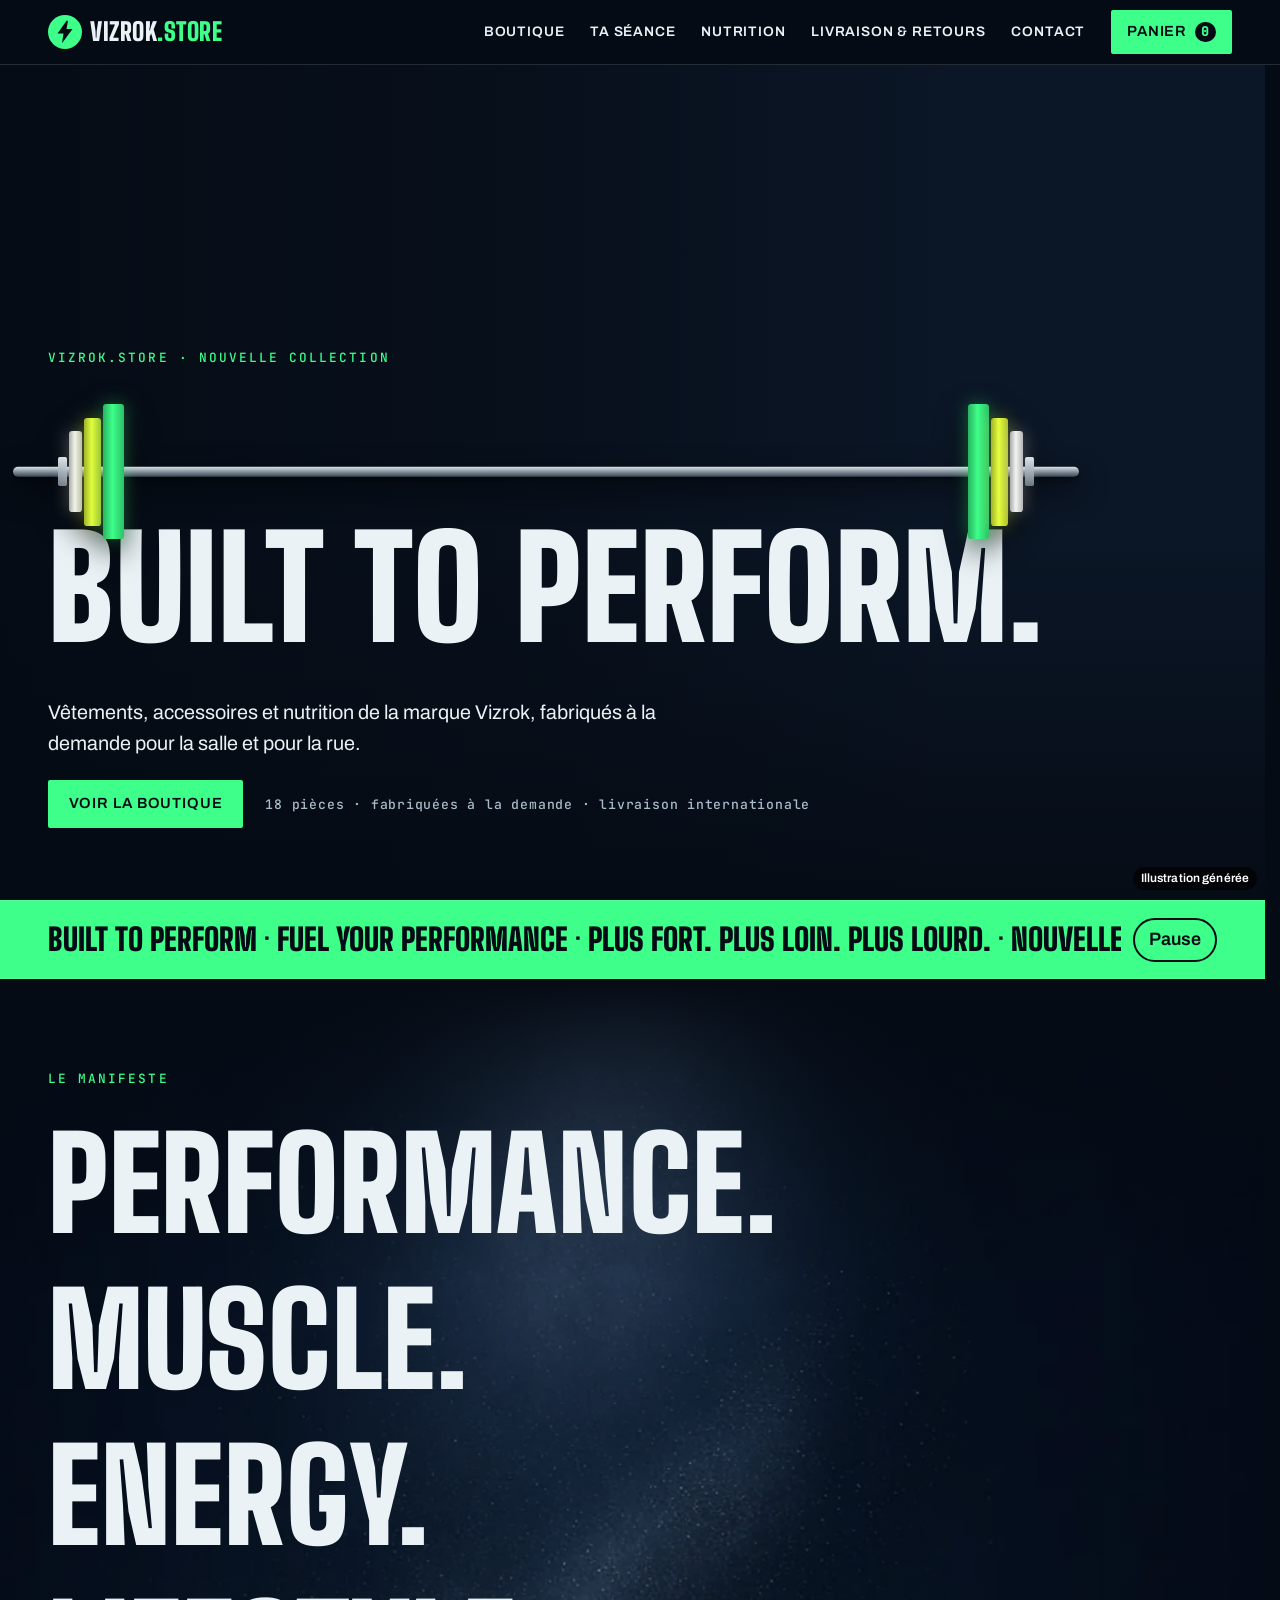
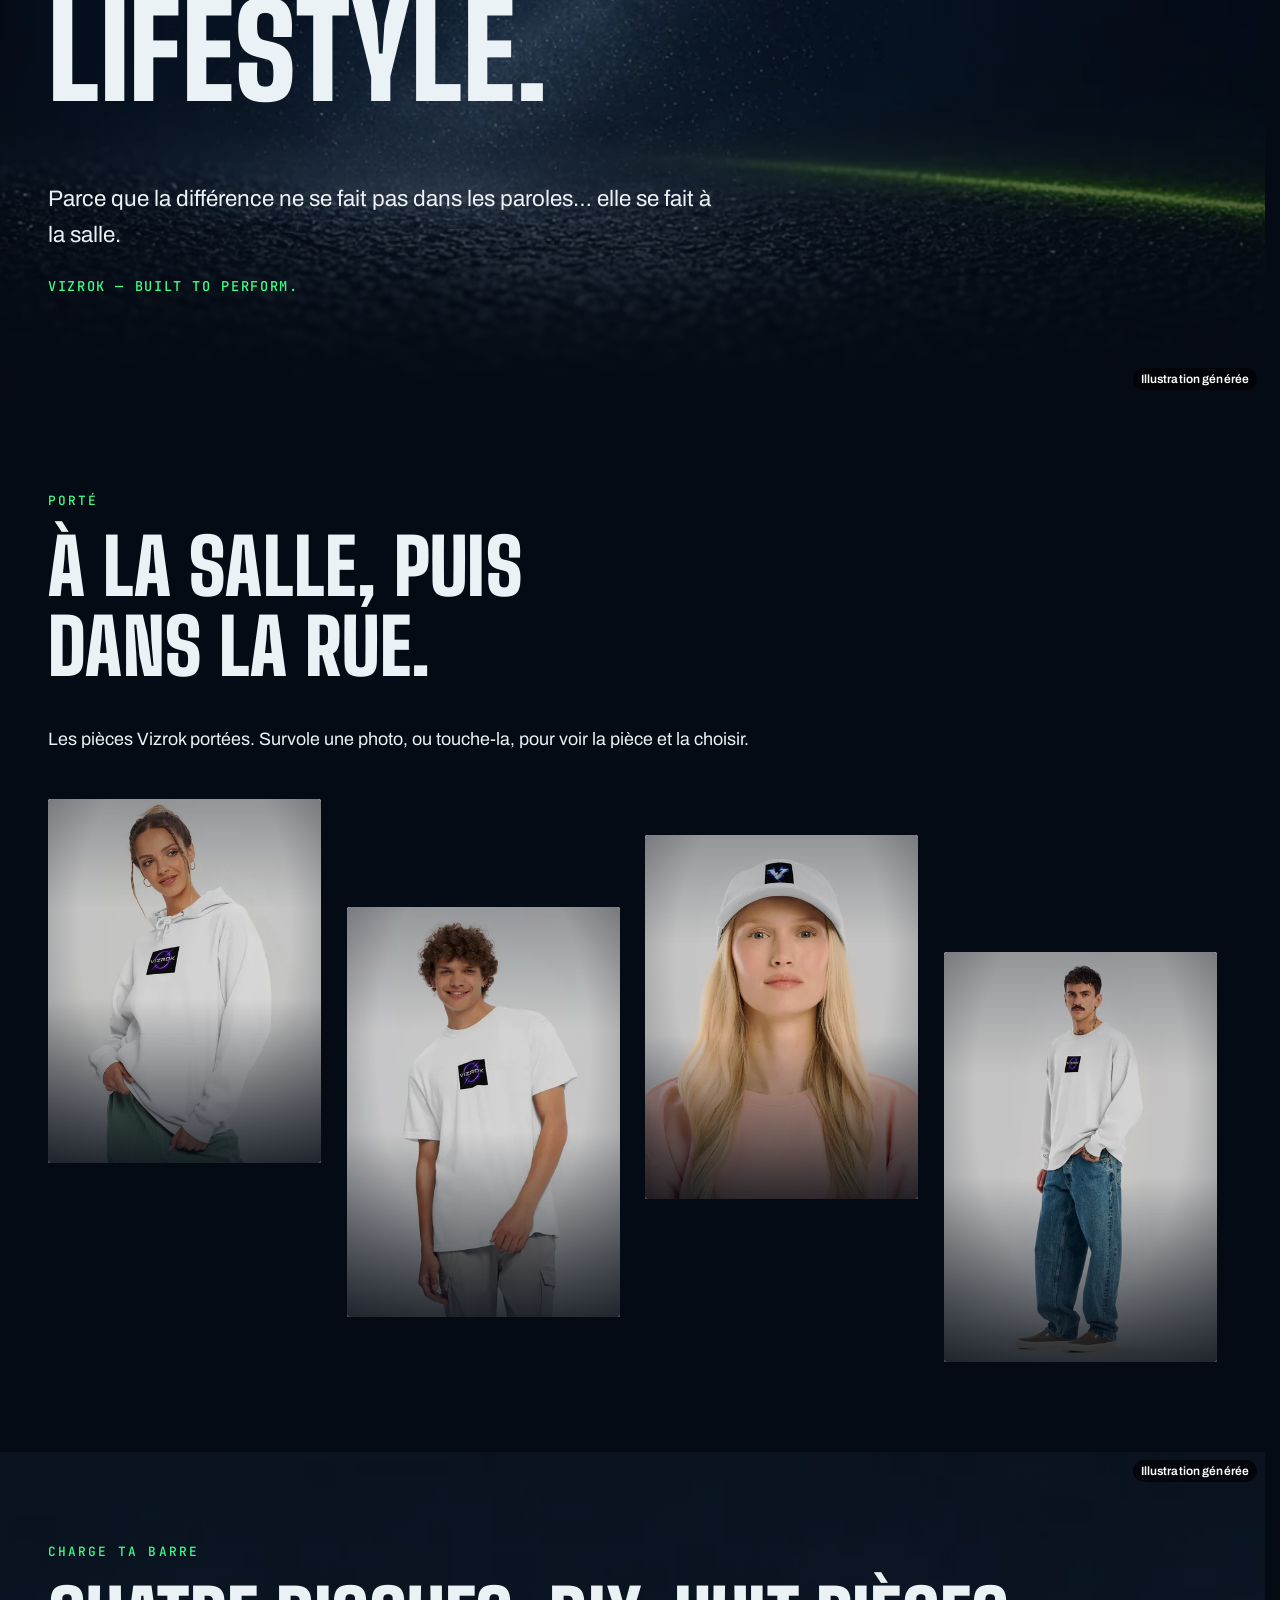
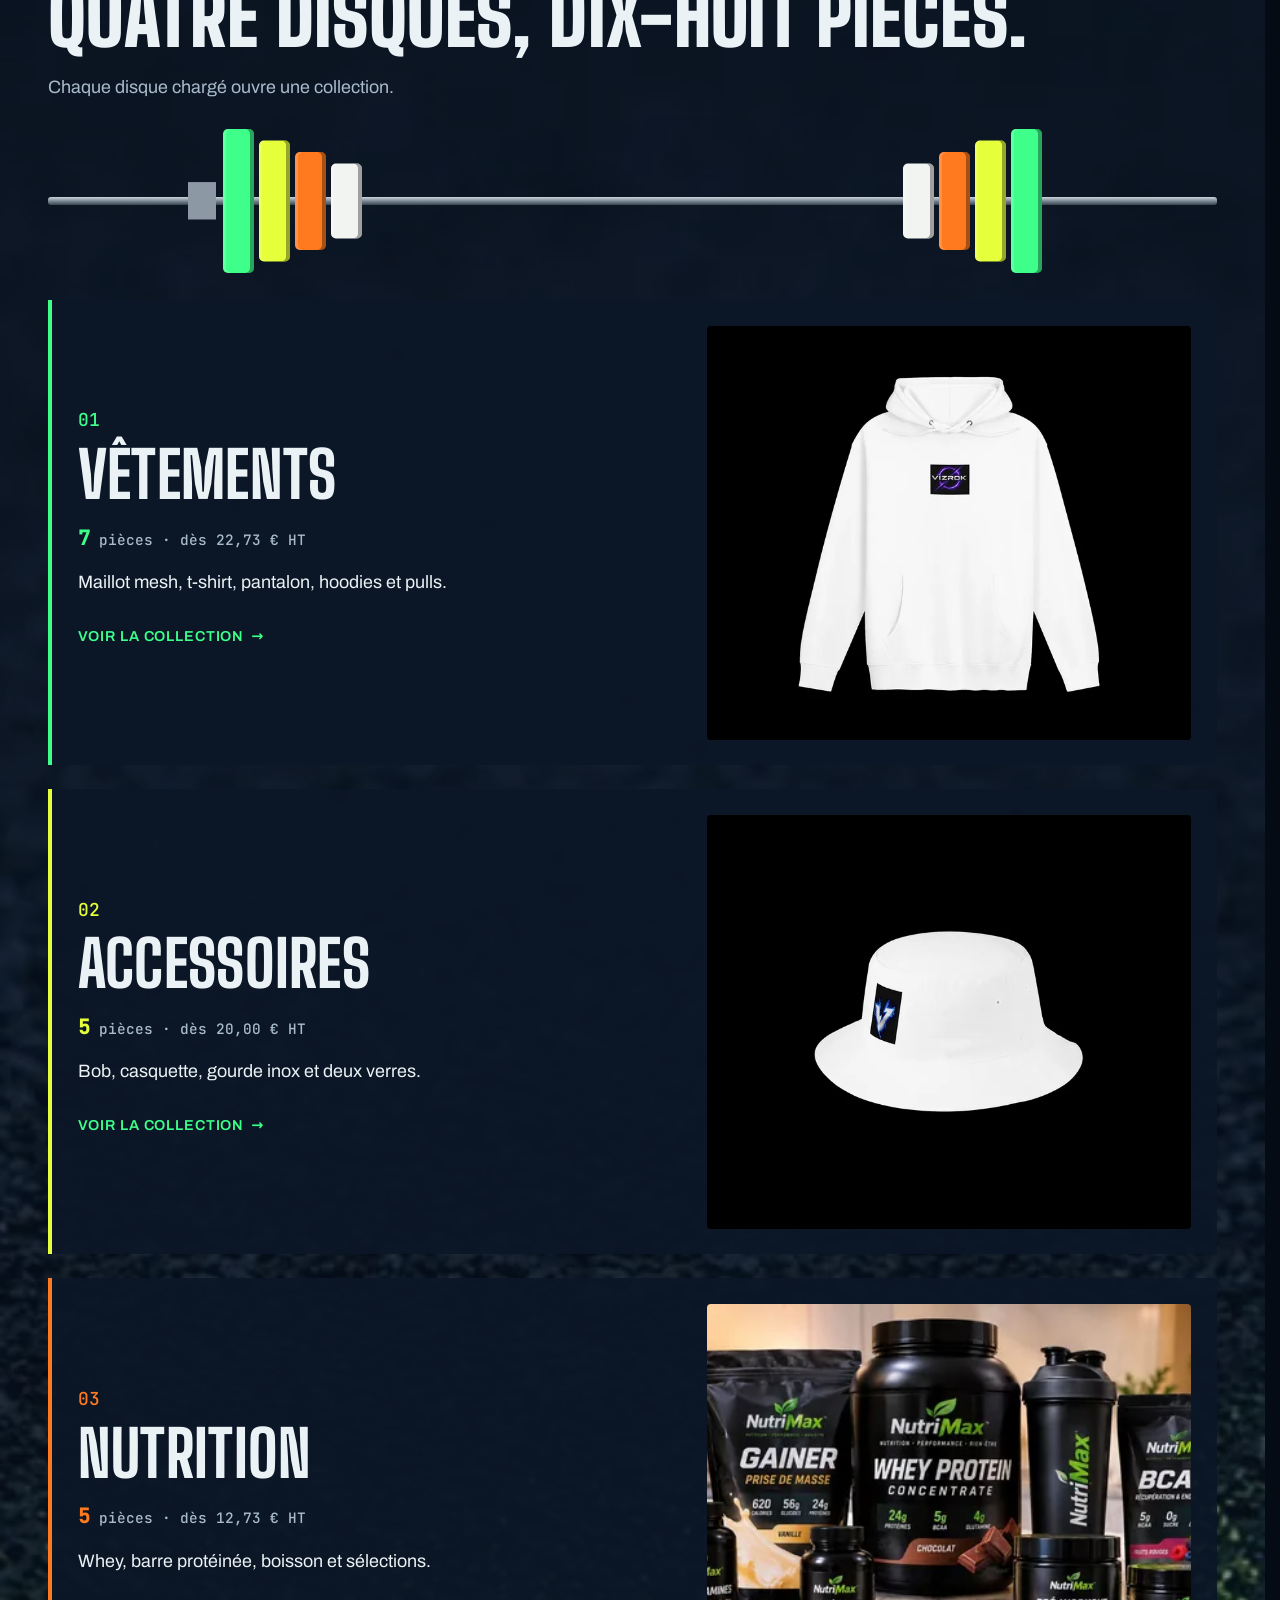
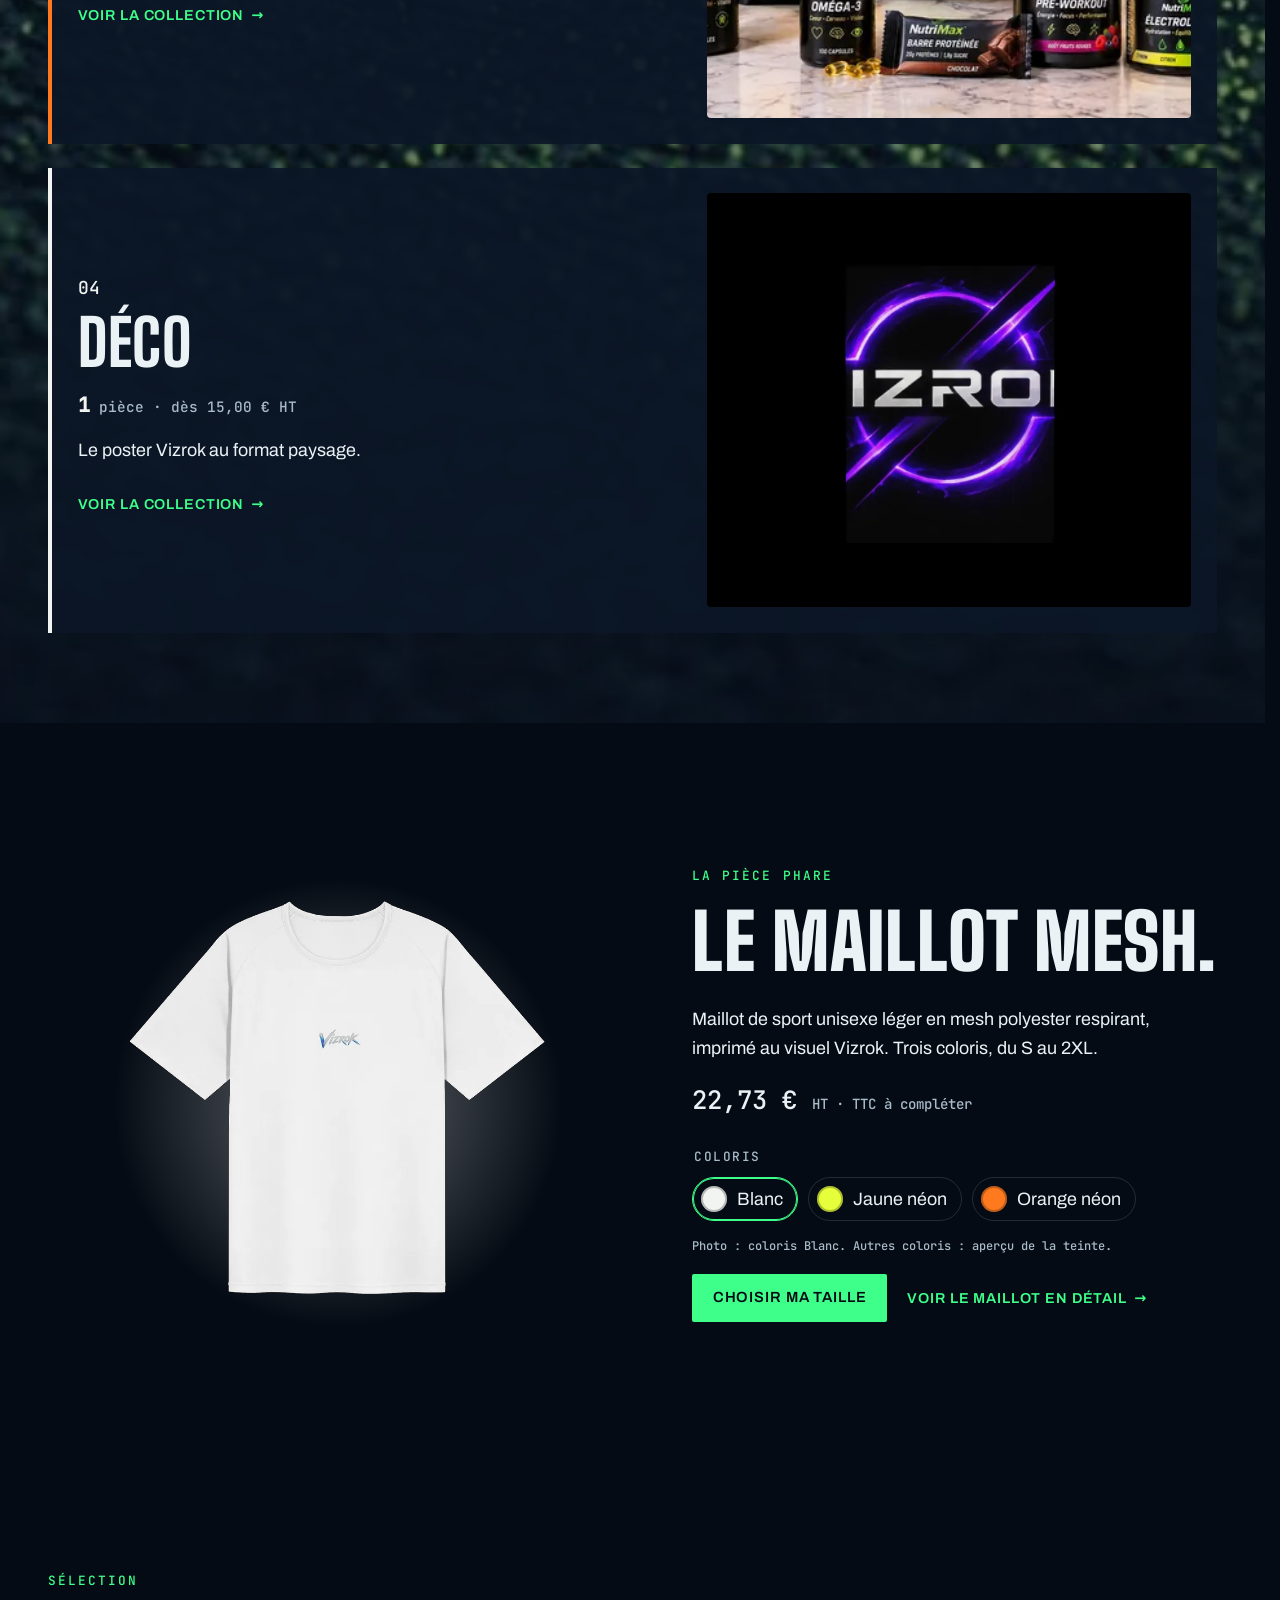
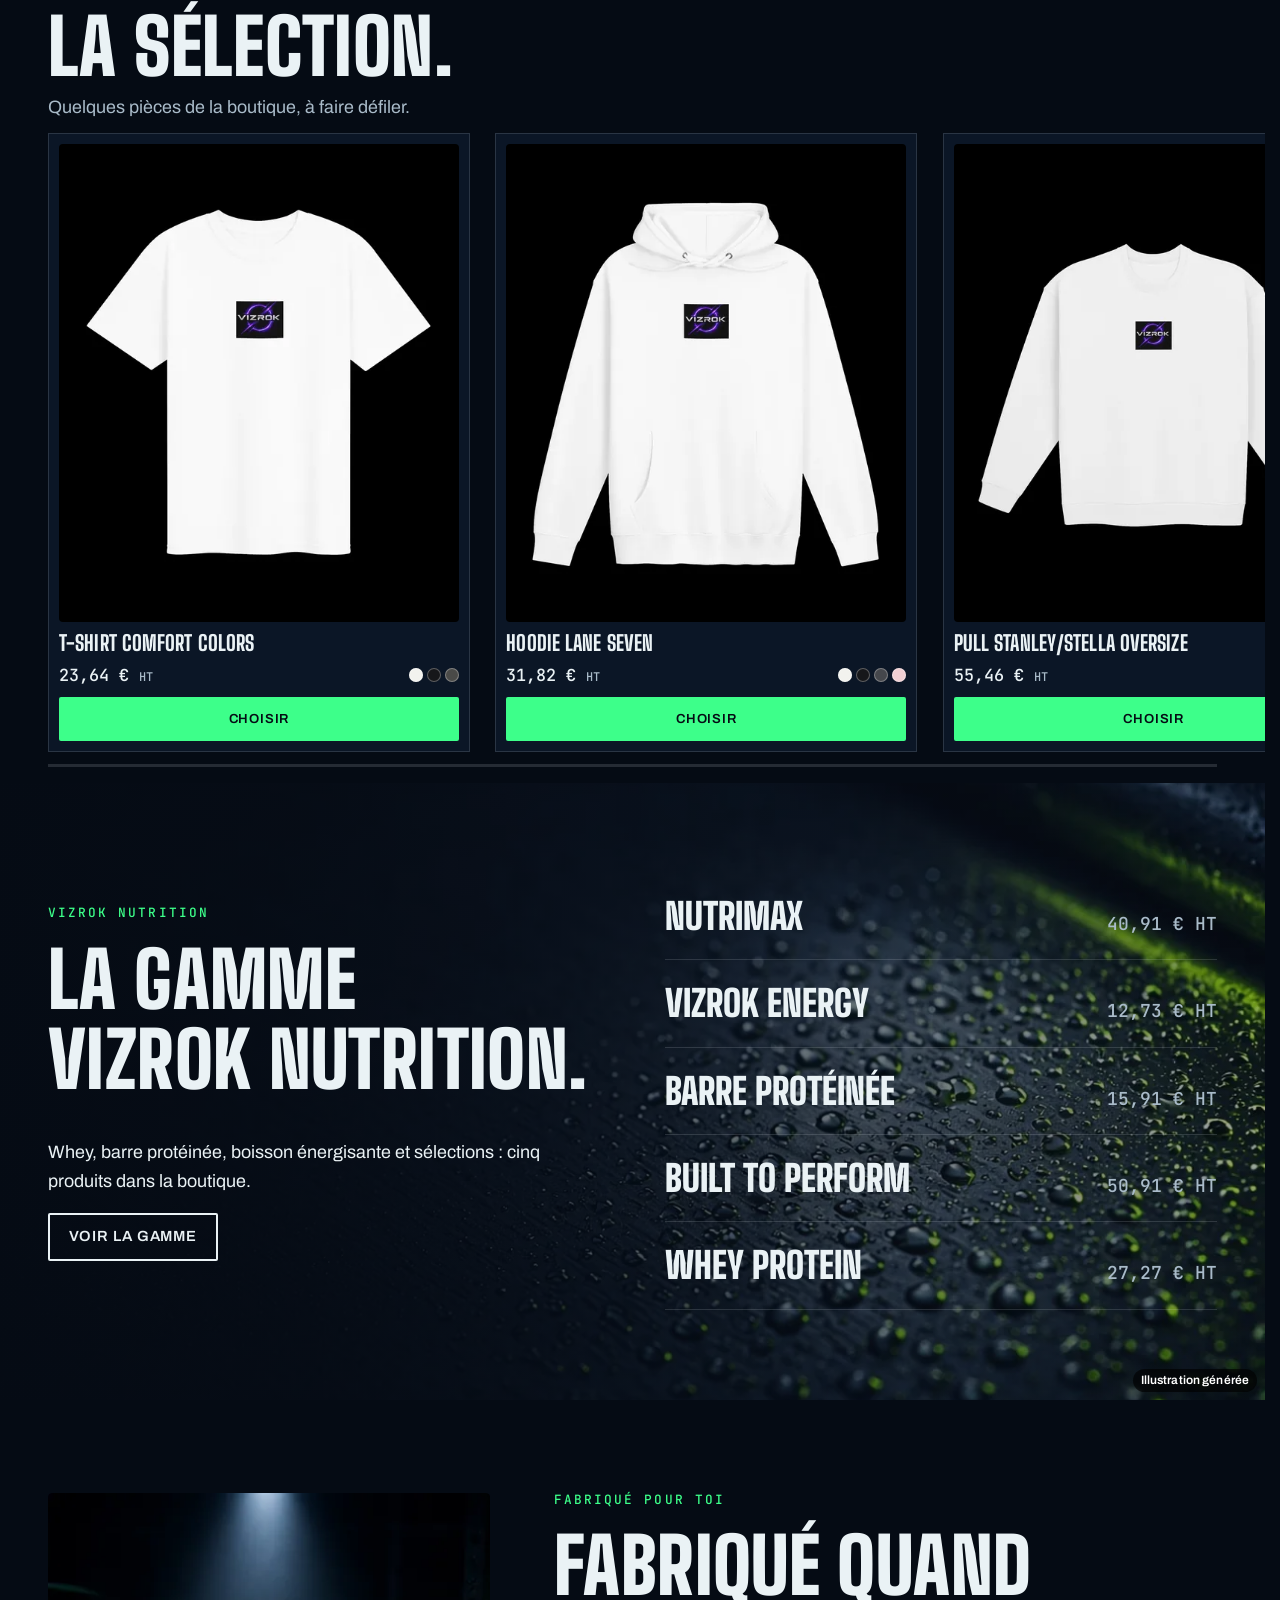
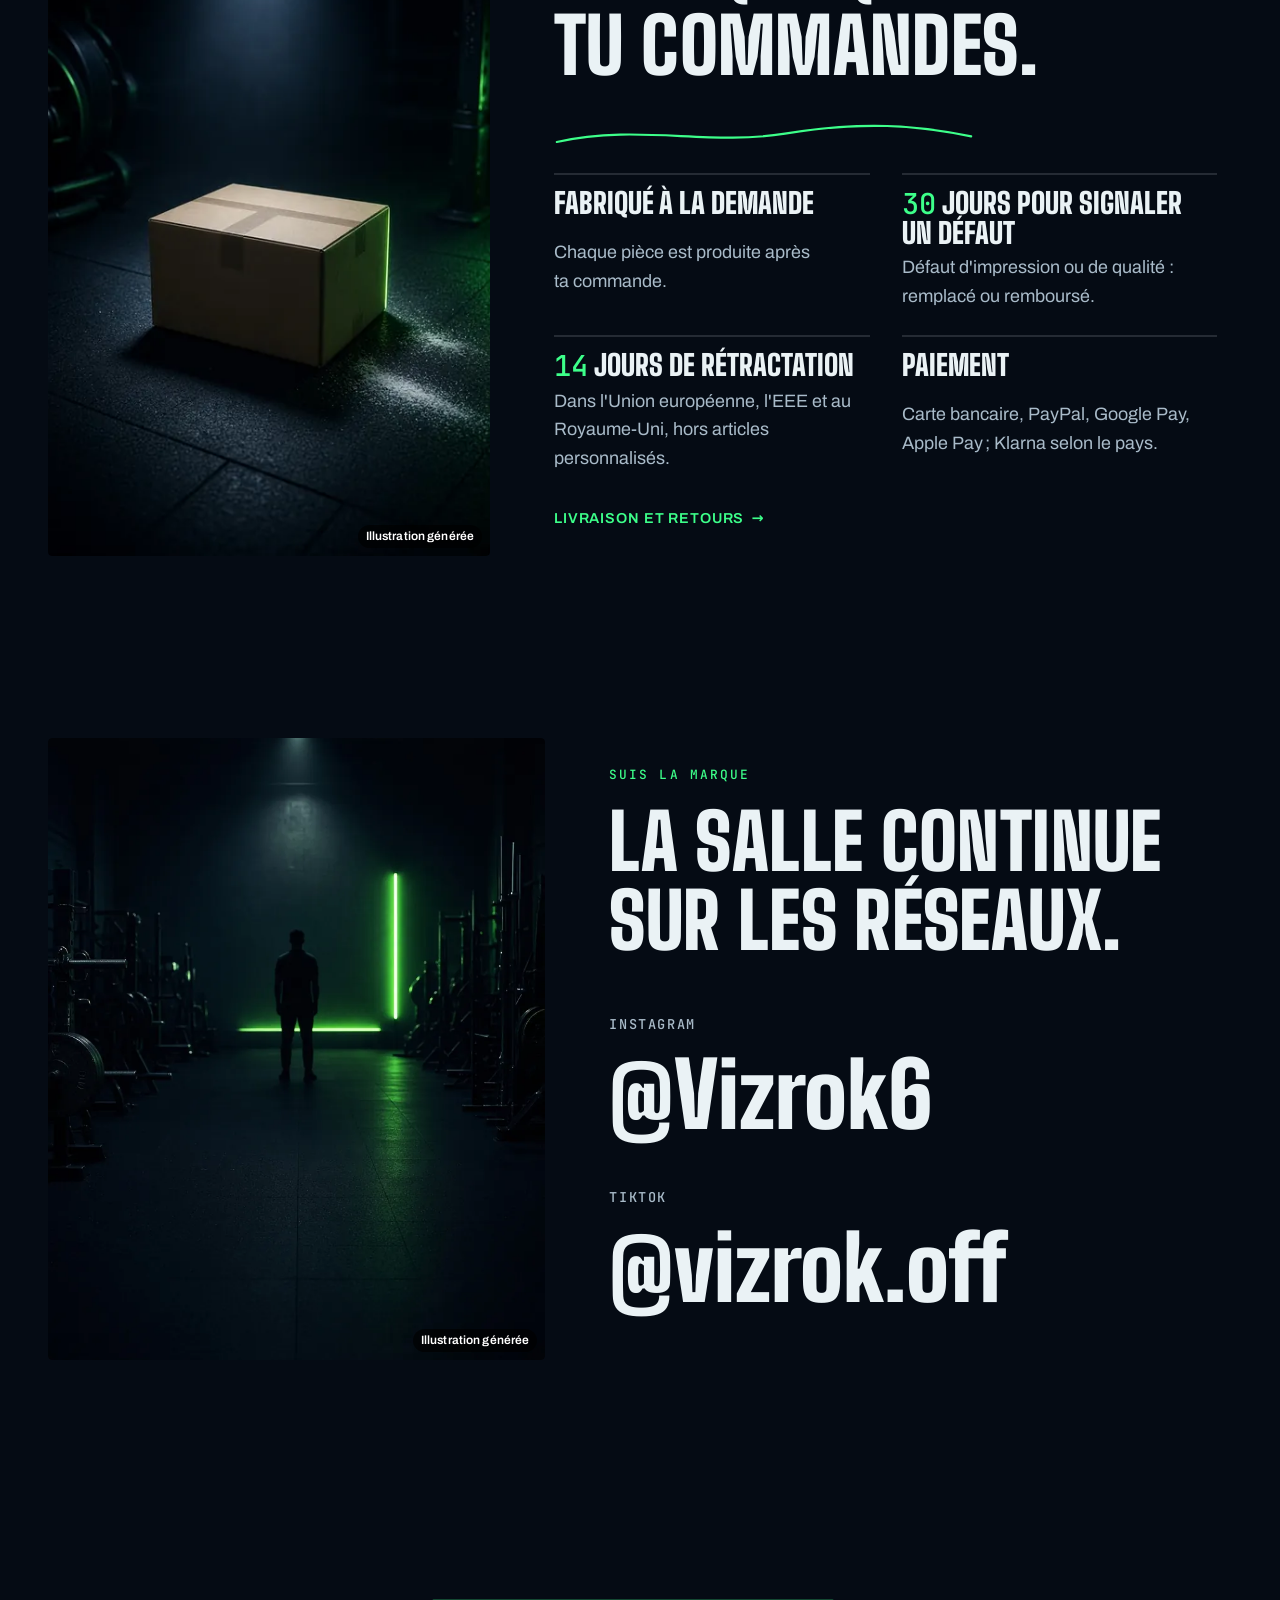
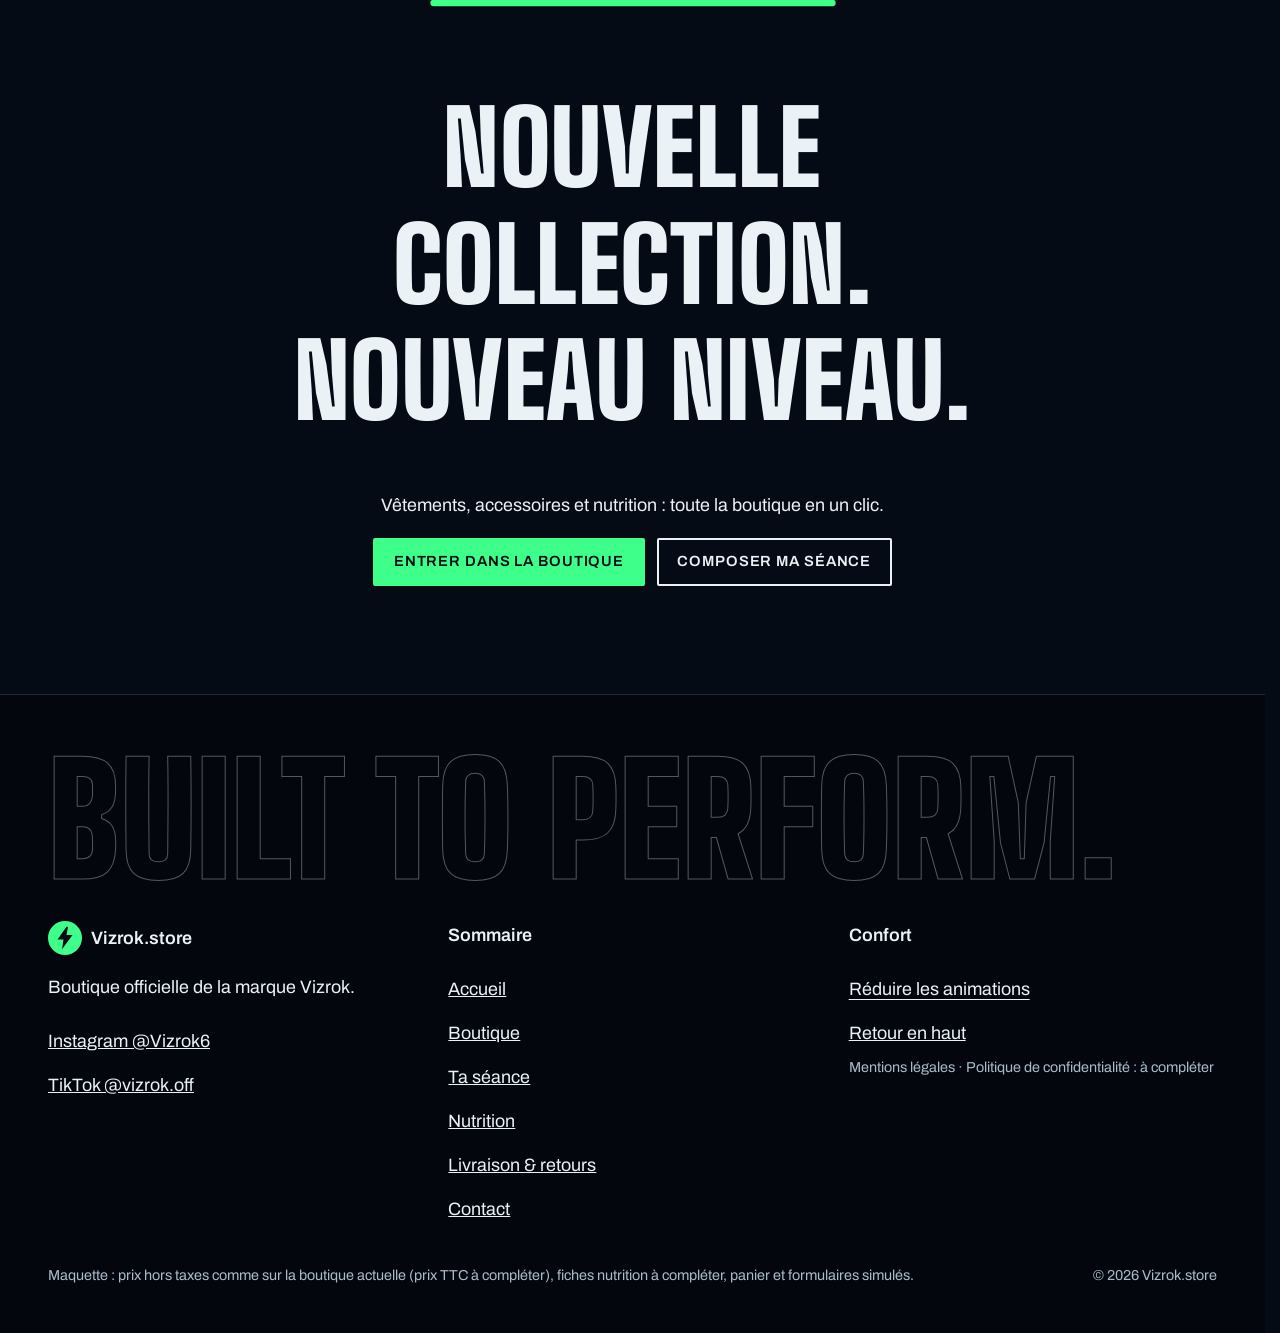
==== commit ec387e87: "v3 : effets vivants" ====
--- a/index.html
+++ b/index.html
@@ -1,5 +1,5 @@
 <!doctype html>
-<html lang="fr" data-v="2" data-page="accueil" data-curseur>
+<html lang="fr" data-v="3" data-page="accueil" data-curseur>
 <head>
 <meta charset="utf-8">
 <meta name="viewport" content="width=device-width, initial-scale=1, viewport-fit=cover">
@@ -41,15 +41,15 @@
 })();</script>
 <link rel="preload" href="/assets/fonts/titres-900.woff2" as="font" type="font/woff2" crossorigin>
 <link rel="preload" href="/assets/fonts/texte-400.woff2" as="font" type="font/woff2" crossorigin>
-<link rel="stylesheet" href="/assets/css/socle.css?v=2">
-<link rel="stylesheet" href="/assets/css/site.css?v=2">
-<link rel="modulepreload" href="/assets/js/site.js?v=2">
-<link rel="modulepreload" href="/assets/js/socle/index.js?v=2">
+<link rel="stylesheet" href="/assets/css/socle.css?v=3">
+<link rel="stylesheet" href="/assets/css/site.css?v=3">
+<link rel="modulepreload" href="/assets/js/site.js?v=3">
+<link rel="modulepreload" href="/assets/js/socle/index.js?v=3">
 <script src="/assets/vendor/gsap.min.js" defer></script>
 <script src="/assets/vendor/ScrollTrigger.min.js" defer></script>
 <script src="/assets/vendor/SplitText.min.js" defer></script>
 <script src="/assets/vendor/Flip.min.js" defer></script>
-<script type="module" src="/assets/js/site.js?v=2"></script>
+<script type="module" src="/assets/js/site.js?v=3"></script>
 <meta name="theme-color" content="#050B14">
 <link rel="icon" href="/assets/images/favicon.svg" type="image/svg+xml">
 <link rel="apple-touch-icon" href="/assets/images/apple-touch-icon.png">
@@ -67,7 +67,7 @@
 <script type="application/ld+json">{"@context":"https://schema.org","@type":"OnlineStore","name":"Vizrok.store","url":"https://vizrok-maquette.vercel.app/","description":"Boutique officielle Vizrok : vêtements, accessoires et gamme Vizrok Nutrition, fabriqués à la demande.","slogan":"Built to Perform.","sameAs":["https://instagram.com/Vizrok6","https://tiktok.com/@vizrok.off"],"paymentAccepted":"Carte bancaire, PayPal, Google Pay, Apple Pay"}</script>
 </head>
 <body id="haut">
-<div data-voile aria-hidden="true"><div class="voile-contenu"><span class="marque" aria-hidden="true"><svg class="marque-eclair" viewBox="0 0 24 32" width="18" height="24"><path d="M14 1 2 18h8l-2 13L22 12h-8l2-11z" fill="currentColor"/></svg></span><span data-voile-libelle>Accueil</span><span class="voile-barre"></span></div></div>
+<div data-voile aria-hidden="true"><div class="voile-disque"><svg viewBox="0 0 200 200" aria-hidden="true"><defs><path id="vd-cercle" d="M100 100m-66 0a66 66 0 1 1 132 0a66 66 0 1 1-132 0"/></defs><circle class="vd-fond" cx="100" cy="100" r="100"/><g class="vd-marques"><circle cx="100" cy="100" r="96" class="vd-bord"/><circle cx="100" cy="100" r="80" class="vd-rainure"/><text class="vd-texte"><textPath href="#vd-cercle" textLength="404" lengthAdjust="spacing">VIZROK · BUILT TO PERFORM · 20 KG ·</textPath></text><circle cx="100" cy="100" r="30" class="vd-moyeu"/><circle cx="100" cy="100" r="11" class="vd-trou"/></g></svg></div><div class="voile-contenu"><span class="marque" aria-hidden="true"><svg class="marque-eclair" viewBox="0 0 24 32" width="18" height="24"><path d="M14 1 2 18h8l-2 13L22 12h-8l2-11z" fill="currentColor"/></svg></span><span data-voile-libelle>Accueil</span><span class="voile-barre"></span></div></div>
 <div class="ouverture-panneau" data-ouverture aria-hidden="true" data-effet="barre-chargee">
   <p class="intro-logo"><span class="marque" aria-hidden="true"><svg class="marque-eclair" viewBox="0 0 24 32" width="18" height="24"><path d="M14 1 2 18h8l-2 13L22 12h-8l2-11z" fill="currentColor"/></svg></span><span class="intro-neon">VIZROK</span></p>
   <div class="intro-scene">
@@ -110,13 +110,14 @@
   </div>
   <div class="hero-texte conteneur">
     <p class="surtitre hero-sur" data-anime="gsap">Vizrok.store · nouvelle collection</p>
-    <h1 class="hero-titre"><span class="ligne-masque"><span class="hero-ligne" data-anime="gsap">Built to Perform.</span></span></h1>
+    <h1 class="hero-titre"><span class="hero-barre" aria-hidden="true" data-effet="barre-tombe"><span class="hb-tige"></span><span class="hb-cote hb-cote--g"><span class="hb-manchon"></span><span class="hb-disque hb-disque--3" style="--c:#F2F4F2"></span><span class="hb-disque hb-disque--2" style="--c:#E6FF3B"></span><span class="hb-disque" style="--c:#3DFF8A"></span></span><span class="hb-cote hb-cote--d"><span class="hb-manchon"></span><span class="hb-disque hb-disque--3" style="--c:#F2F4F2"></span><span class="hb-disque hb-disque--2" style="--c:#E6FF3B"></span><span class="hb-disque" style="--c:#3DFF8A"></span></span></span><span class="ligne-masque"><span class="hero-ligne" data-anime="gsap">Built to Perform.</span></span></h1>
     <p class="hero-intro" data-anime="gsap">Vêtements, accessoires et nutrition de la marque Vizrok, fabriqués à la demande pour la salle et pour la rue.</p>
     <p class="hero-actions" data-anime="gsap">
       <a href="/boutique" class="bouton" data-libelle="Boutique" data-action-principale data-survol="magnetique">Voir la boutique</a>
       <span class="hero-info" data-info-cle>18 pièces · fabriquées à la demande · livraison internationale</span>
     </p>
   </div>
+  <canvas class="hero-magnesie" aria-hidden="true" data-audit-ignorer></canvas>
 </section>
 <div class="ruban-section" data-section data-sans-visuel data-effet="ruban-vitesse">
   <div class="ruban" id="ruban" data-ruban data-boucle-css><p><span>Built to Perform · Fuel your performance · Plus fort. Plus loin. Plus lourd. · Nouvelle collection. Nouveau niveau. ·</span> <span aria-hidden="true">Built to Perform · Fuel your performance · Plus fort. Plus loin. Plus lourd. · Nouvelle collection. Nouveau niveau. ·</span></p></div>
@@ -134,6 +135,72 @@
     <p class="manifeste-suite" data-anime="mots">Parce que la différence ne se fait pas dans les paroles… elle se fait à la salle.</p>
     <p class="manifeste-signature">Vizrok — Built to Perform.</p>
   </div>
+</section>
+<section class="porte" id="porte" data-effet="porte-volets">
+  <div class="conteneur porte-tete">
+    <p class="surtitre">Porté</p>
+    <h2 data-anime="lignes">À la salle, puis dans la rue.</h2>
+    <p>Les pièces Vizrok portées. Survole une photo, ou touche-la, pour voir la pièce et la choisir.</p>
+  </div>
+  <ul class="porte-grille" role="list" aria-label="Pièces portées">
+    <li class="porte-item porte-item--1" data-porte-vitesse="-6">
+      <figure class="porte-cadre">
+        <figure class="media porte-media" style="--cadrage:50% 30%">
+  <picture>
+    <img src="/assets/images/produits/hoodie-lane-seven-3-1200.webp" srcset="/assets/images/produits/hoodie-lane-seven-3-480.webp 480w, /assets/images/produits/hoodie-lane-seven-3-800.webp 800w, /assets/images/produits/hoodie-lane-seven-3-1200.webp 1200w" sizes="(max-width: 760px) 80vw, 26vw" alt="Hoodie Lane Seven Vizrok porté" width="1200" height="1600" loading="lazy" decoding="async">
+  </picture>
+</figure>
+        <span class="porte-volets" aria-hidden="true"><i></i><i></i><i></i><i></i><i></i></span>
+      </figure>
+      <div class="porte-etiquette">
+        <p class="porte-nom">Hoodie Lane Seven</p>
+        <p class="porte-prix" data-prix>31,82 € <small>HT</small></p>
+        <button type="button" class="bouton bouton--petit" data-ajouter="hoodie-lane-seven" aria-label="Choisir : Hoodie Lane Seven">Choisir</button>
+      </div>
+    </li><li class="porte-item porte-item--2" data-porte-vitesse="8">
+      <figure class="porte-cadre">
+        <figure class="media porte-media" style="--cadrage:50% 22%">
+  <picture>
+    <img src="/assets/images/produits/tshirt-3-1200.webp" srcset="/assets/images/produits/tshirt-3-480.webp 480w, /assets/images/produits/tshirt-3-800.webp 800w, /assets/images/produits/tshirt-3-1200.webp 1200w" sizes="(max-width: 760px) 80vw, 26vw" alt="T-shirt Comfort Colors Vizrok porté" width="1200" height="1600" loading="lazy" decoding="async">
+  </picture>
+</figure>
+        <span class="porte-volets" aria-hidden="true"><i></i><i></i><i></i><i></i><i></i></span>
+      </figure>
+      <div class="porte-etiquette">
+        <p class="porte-nom">T-shirt Comfort Colors</p>
+        <p class="porte-prix" data-prix>23,64 € <small>HT</small></p>
+        <button type="button" class="bouton bouton--petit" data-ajouter="tshirt" aria-label="Choisir : T-shirt Comfort Colors">Choisir</button>
+      </div>
+    </li><li class="porte-item porte-item--3" data-porte-vitesse="-12">
+      <figure class="porte-cadre">
+        <figure class="media porte-media" style="--cadrage:50% 35%">
+  <picture>
+    <img src="/assets/images/produits/casquette-4-1200.webp" srcset="/assets/images/produits/casquette-4-480.webp 480w, /assets/images/produits/casquette-4-800.webp 800w, /assets/images/produits/casquette-4-1200.webp 1200w" sizes="(max-width: 760px) 80vw, 26vw" alt="Casquette Otto Low Profile Vizrok porté" width="1200" height="1600" loading="lazy" decoding="async">
+  </picture>
+</figure>
+        <span class="porte-volets" aria-hidden="true"><i></i><i></i><i></i><i></i><i></i></span>
+      </figure>
+      <div class="porte-etiquette">
+        <p class="porte-nom">Casquette Otto Low Profile</p>
+        <p class="porte-prix" data-prix>22,73 € <small>HT</small></p>
+        <button type="button" class="bouton bouton--petit" data-ajouter="casquette" aria-label="Choisir : Casquette Otto Low Profile">Choisir</button>
+      </div>
+    </li><li class="porte-item porte-item--4" data-porte-vitesse="5">
+      <figure class="porte-cadre">
+        <figure class="media porte-media" style="--cadrage:50% 40%">
+  <picture>
+    <img src="/assets/images/produits/pull-stanley-stella-5-1200.webp" srcset="/assets/images/produits/pull-stanley-stella-5-480.webp 480w, /assets/images/produits/pull-stanley-stella-5-800.webp 800w, /assets/images/produits/pull-stanley-stella-5-1200.webp 1200w" sizes="(max-width: 760px) 80vw, 26vw" alt="Pull Stanley/Stella Oversize Vizrok porté" width="1200" height="1600" loading="lazy" decoding="async">
+  </picture>
+</figure>
+        <span class="porte-volets" aria-hidden="true"><i></i><i></i><i></i><i></i><i></i></span>
+      </figure>
+      <div class="porte-etiquette">
+        <p class="porte-nom">Pull Stanley/Stella Oversize</p>
+        <p class="porte-prix" data-prix>55,46 € <small>HT</small></p>
+        <button type="button" class="bouton bouton--petit" data-ajouter="pull-stanley-stella" aria-label="Choisir : Pull Stanley/Stella Oversize">Choisir</button>
+      </div>
+    </li>
+  </ul>
 </section>
 <section class="collections" id="collections">
   <div class="collections-fond" aria-hidden="true" data-audit-ignorer><figure class="media " data-grok style="--cadrage:50% 50%">
@@ -252,7 +319,7 @@
   </div>
   <div class="piste galerie-piste" data-galerie data-anime="cascade" tabindex="0" role="region" aria-label="Galerie de la sélection">
     <article class="fiche carte" data-produit="tshirt" data-categorie="vetements" data-prix-valeur="23.64" data-nom="T-shirt Vizrok Comfort Colors T-shirt Comfort Colors T-shirt en coton épais, coupe ample, logo néon Vizrok au centre de la poitrine.">
-  <a class="fiche-lien" href="/boutique?produit=tshirt" data-produit-ouvrir="tshirt" data-libelle="Boutique">
+  <a class="fiche-lien" href="/boutique?produit=tshirt" data-produit-ouvrir="tshirt" data-libelle="Boutique" data-vue-alt="/assets/images/produits/tshirt-3" data-vue-alt-fond="#E6E6E7">
     <figure class="media media--produit fiche-media" style="--cadrage:50% 50%;--plaque:#000000">
   <picture>
     <img src="/assets/images/produits/tshirt-1-1200.webp" srcset="/assets/images/produits/tshirt-1-480.webp 480w, /assets/images/produits/tshirt-1-800.webp 800w, /assets/images/produits/tshirt-1-1200.webp 1200w" sizes="(max-width: 760px) 78vw, 30vw" alt="T-shirt Vizrok Comfort Colors" width="1200" height="1600" loading="lazy" decoding="async">
@@ -261,9 +328,10 @@
     <h3 class="fiche-nom">T-shirt Comfort Colors</h3>
   </a>
   <p class="fiche-ligne"><span class="fiche-prix" data-prix>23,64 € <small>HT</small></span><span class="fiche-couleurs" role="img" aria-label="Blanc, Noir, Pepper"><i style="--c:#F2F2EE"></i><i style="--c:#16171A"></i><i style="--c:#4A4A48"></i></span></p>
+  <div class="fiche-rapide" aria-hidden="true"><p class="fr-titre">Ajout rapide · taille</p><div class="fr-tailles"><button type="button" tabindex="-1" data-rapide="tshirt" data-taille="S">S</button><button type="button" tabindex="-1" data-rapide="tshirt" data-taille="M">M</button><button type="button" tabindex="-1" data-rapide="tshirt" data-taille="L">L</button><button type="button" tabindex="-1" data-rapide="tshirt" data-taille="XL">XL</button><button type="button" tabindex="-1" data-rapide="tshirt" data-taille="2XL">2XL</button><button type="button" tabindex="-1" data-rapide="tshirt" data-taille="3XL">3XL</button><button type="button" tabindex="-1" data-rapide="tshirt" data-taille="4XL">4XL</button></div></div>
   <button type="button" class="bouton bouton--petit fiche-ajouter" data-ajouter="tshirt" aria-label="Choisir : T-shirt Comfort Colors">Choisir</button>
 </article><article class="fiche carte" data-produit="hoodie-lane-seven" data-categorie="vetements" data-prix-valeur="31.82" data-nom="Vizrok Lane Seven Hoodie Hoodie Lane Seven Sweat à capuche unisexe, logo Vizrok imprimé au centre de la poitrine. Taille petit : prendre une taille au-dessus.">
-  <a class="fiche-lien" href="/boutique?produit=hoodie-lane-seven" data-produit-ouvrir="hoodie-lane-seven" data-libelle="Boutique">
+  <a class="fiche-lien" href="/boutique?produit=hoodie-lane-seven" data-produit-ouvrir="hoodie-lane-seven" data-libelle="Boutique" data-vue-alt="/assets/images/produits/hoodie-lane-seven-3" data-vue-alt-fond="#E3E3E3">
     <figure class="media media--produit fiche-media" style="--cadrage:50% 50%;--plaque:#000000">
   <picture>
     <img src="/assets/images/produits/hoodie-lane-seven-1-1200.webp" srcset="/assets/images/produits/hoodie-lane-seven-1-480.webp 480w, /assets/images/produits/hoodie-lane-seven-1-800.webp 800w, /assets/images/produits/hoodie-lane-seven-1-1200.webp 1200w" sizes="(max-width: 760px) 78vw, 30vw" alt="Vizrok Lane Seven Hoodie" width="1200" height="1600" loading="lazy" decoding="async">
@@ -272,9 +340,10 @@
     <h3 class="fiche-nom">Hoodie Lane Seven</h3>
   </a>
   <p class="fiche-ligne"><span class="fiche-prix" data-prix>31,82 € <small>HT</small></span><span class="fiche-couleurs" role="img" aria-label="Blanc, Noir, Anthracite chiné, Rose pâle"><i style="--c:#F2F2EE"></i><i style="--c:#16171A"></i><i style="--c:#45474C"></i><i style="--c:#F1CFD3"></i></span></p>
+  <div class="fiche-rapide" aria-hidden="true"><p class="fr-titre">Ajout rapide · taille</p><div class="fr-tailles"><button type="button" tabindex="-1" data-rapide="hoodie-lane-seven" data-taille="S">S</button><button type="button" tabindex="-1" data-rapide="hoodie-lane-seven" data-taille="M">M</button><button type="button" tabindex="-1" data-rapide="hoodie-lane-seven" data-taille="L">L</button><button type="button" tabindex="-1" data-rapide="hoodie-lane-seven" data-taille="XL">XL</button><button type="button" tabindex="-1" data-rapide="hoodie-lane-seven" data-taille="2XL">2XL</button><button type="button" tabindex="-1" data-rapide="hoodie-lane-seven" data-taille="3XL">3XL</button></div></div>
   <button type="button" class="bouton bouton--petit fiche-ajouter" data-ajouter="hoodie-lane-seven" aria-label="Choisir : Hoodie Lane Seven">Choisir</button>
 </article><article class="fiche carte" data-produit="pull-stanley-stella" data-categorie="vetements" data-prix-valeur="55.46" data-nom="Pull Vizrok Stanley/Stella Oversize Pull Stanley/Stella Oversize Sweat unisexe oversize en coton biologique, logo néon Vizrok au centre.">
-  <a class="fiche-lien" href="/boutique?produit=pull-stanley-stella" data-produit-ouvrir="pull-stanley-stella" data-libelle="Boutique">
+  <a class="fiche-lien" href="/boutique?produit=pull-stanley-stella" data-produit-ouvrir="pull-stanley-stella" data-libelle="Boutique" data-vue-alt="/assets/images/produits/pull-stanley-stella-3" data-vue-alt-fond="#E5E5E5">
     <figure class="media media--produit fiche-media" style="--cadrage:50% 50%;--plaque:#000000">
   <picture>
     <img src="/assets/images/produits/pull-stanley-stella-1-1200.webp" srcset="/assets/images/produits/pull-stanley-stella-1-480.webp 480w, /assets/images/produits/pull-stanley-stella-1-800.webp 800w, /assets/images/produits/pull-stanley-stella-1-1200.webp 1200w" sizes="(max-width: 760px) 78vw, 30vw" alt="Pull Vizrok Stanley/Stella Oversize" width="1200" height="1600" loading="lazy" decoding="async">
@@ -283,9 +352,10 @@
     <h3 class="fiche-nom">Pull Stanley/Stella Oversize</h3>
   </a>
   <p class="fiche-ligne"><span class="fiche-prix" data-prix>55,46 € <small>HT</small></span><span class="fiche-couleurs" role="img" aria-label="Blanc, Gris chiné, Noir"><i style="--c:#F2F2EE"></i><i style="--c:#A5A7AB"></i><i style="--c:#16171A"></i></span></p>
+  <div class="fiche-rapide" aria-hidden="true"><p class="fr-titre">Ajout rapide · taille</p><div class="fr-tailles"><button type="button" tabindex="-1" data-rapide="pull-stanley-stella" data-taille="S">S</button><button type="button" tabindex="-1" data-rapide="pull-stanley-stella" data-taille="M">M</button><button type="button" tabindex="-1" data-rapide="pull-stanley-stella" data-taille="L">L</button><button type="button" tabindex="-1" data-rapide="pull-stanley-stella" data-taille="XL">XL</button><button type="button" tabindex="-1" data-rapide="pull-stanley-stella" data-taille="2XL">2XL</button></div></div>
   <button type="button" class="bouton bouton--petit fiche-ajouter" data-ajouter="pull-stanley-stella" aria-label="Choisir : Pull Stanley/Stella Oversize">Choisir</button>
 </article><article class="fiche carte" data-produit="bob" data-categorie="accessoires" data-prix-valeur="25.46" data-nom="Vizrok Big Accessories Bucket Hat Bob Big Accessories Bob de la ligne Vizrok Big Accessories, emblème éclair sur le devant.">
-  <a class="fiche-lien" href="/boutique?produit=bob" data-produit-ouvrir="bob" data-libelle="Boutique">
+  <a class="fiche-lien" href="/boutique?produit=bob" data-produit-ouvrir="bob" data-libelle="Boutique" data-vue-alt="/assets/images/produits/bob-3" data-vue-alt-fond="#8E8182" data-vue-alt-plein>
     <figure class="media media--produit fiche-media" style="--cadrage:50% 50%;--plaque:#000000">
   <picture>
     <img src="/assets/images/produits/bob-1-1200.webp" srcset="/assets/images/produits/bob-1-480.webp 480w, /assets/images/produits/bob-1-800.webp 800w, /assets/images/produits/bob-1-1200.webp 1200w" sizes="(max-width: 760px) 78vw, 30vw" alt="Vizrok Big Accessories Bucket Hat" width="1200" height="1600" loading="lazy" decoding="async">
@@ -296,7 +366,7 @@
   <p class="fiche-ligne"><span class="fiche-prix" data-prix>25,46 € <small>HT</small></span></p>
   <button type="button" class="bouton bouton--petit fiche-ajouter" data-ajouter="bob" aria-label="Ajouter : Bob Big Accessories">Ajouter</button>
 </article><article class="fiche carte" data-produit="casquette" data-categorie="accessoires" data-prix-valeur="22.73" data-nom="Vizrok Casquette Otto Cap Low Profile Casquette Otto Low Profile Casquette basse non structurée, emblème éclair sur le devant.">
-  <a class="fiche-lien" href="/boutique?produit=casquette" data-produit-ouvrir="casquette" data-libelle="Boutique">
+  <a class="fiche-lien" href="/boutique?produit=casquette" data-produit-ouvrir="casquette" data-libelle="Boutique" data-vue-alt="/assets/images/produits/casquette-4" data-vue-alt-fond="#EDCFC6" data-vue-alt-plein>
     <figure class="media media--produit fiche-media" style="--cadrage:50% 50%;--plaque:#000000">
   <picture>
     <img src="/assets/images/produits/casquette-1-1200.webp" srcset="/assets/images/produits/casquette-1-480.webp 480w, /assets/images/produits/casquette-1-800.webp 800w, /assets/images/produits/casquette-1-1200.webp 1200w" sizes="(max-width: 760px) 78vw, 30vw" alt="Vizrok Casquette Otto Cap Low Profile" width="1200" height="1600" loading="lazy" decoding="async">
@@ -307,7 +377,7 @@
   <p class="fiche-ligne"><span class="fiche-prix" data-prix>22,73 € <small>HT</small></span><span class="fiche-couleurs" role="img" aria-label="Blanc, Kaki, Rouge"><i style="--c:#F2F2EE"></i><i style="--c:#9C8F6A"></i><i style="--c:#C8252B"></i></span></p>
   <button type="button" class="bouton bouton--petit fiche-ajouter" data-ajouter="casquette" aria-label="Ajouter : Casquette Otto Low Profile">Ajouter</button>
 </article><article class="fiche carte" data-produit="gourde" data-categorie="accessoires" data-prix-valeur="28.18" data-nom="Vizrok Stainless Steel Water Bottle Gourde inox Gourde isotherme en acier inoxydable aux couleurs de Vizrok.">
-  <a class="fiche-lien" href="/boutique?produit=gourde" data-produit-ouvrir="gourde" data-libelle="Boutique">
+  <a class="fiche-lien" href="/boutique?produit=gourde" data-produit-ouvrir="gourde" data-libelle="Boutique" data-vue-alt="/assets/images/produits/gourde-3" data-vue-alt-fond="#706E6E" data-vue-alt-plein>
     <figure class="media media--produit fiche-media" style="--cadrage:50% 50%;--plaque:#000000">
   <picture>
     <img src="/assets/images/produits/gourde-1-1200.webp" srcset="/assets/images/produits/gourde-1-480.webp 480w, /assets/images/produits/gourde-1-800.webp 800w, /assets/images/produits/gourde-1-1200.webp 1200w" sizes="(max-width: 760px) 78vw, 30vw" alt="Vizrok Stainless Steel Water Bottle" width="1200" height="1600" loading="lazy" decoding="async">
--- a/assets/css/site.css
+++ b/assets/css/site.css
@@ -64,6 +64,16 @@
 .voile-contenu .marque { width: 56px; height: 56px; }
 .voile-contenu .marque svg { width: 26px; height: 34px; }
 [data-voile-libelle] { font-weight: 900; text-transform: uppercase; color: var(--texte); }
+/* Disque de la transition (site.js, voileDisque) : invisible hors animation. */
+.voile-disque { position: absolute; left: 50%; top: 50%; width: 200px; height: 200px; margin: -100px 0 0 -100px; visibility: hidden; will-change: transform; pointer-events: none; }
+.voile-disque svg { display: block; width: 100%; height: 100%; overflow: visible; }
+.vd-fond { fill: var(--voile-fond); }
+.vd-bord { fill: none; stroke: var(--vert); stroke-width: 3; }
+.vd-rainure { fill: none; stroke: rgba(61,255,138,.35); stroke-width: 1.5; }
+.vd-moyeu { fill: #12233A; stroke: rgba(234,242,245,.45); stroke-width: 2; }
+.vd-trou { fill: #050B14; stroke: var(--vert); stroke-width: 1.5; }
+.vd-texte { font-family: var(--police-mono); font-size: 11px; letter-spacing: 2px; fill: rgba(234,242,245,.8); }
+.voile-contenu { position: relative; }
 .voile-barre { display: block; width: min(240px, 50vw); height: 6px; border-radius: 3px; background: linear-gradient(90deg, var(--vert), var(--jaune), var(--orange)); }
 
 /* ---------- Intro « la barre se charge » ---------- */
@@ -111,6 +121,50 @@
 .hero-titre { font-size: clamp(3.2rem, min(11vw, 17vh), 11rem); margin: 0 0 .25em; }
 .ligne-masque { display: block; clip-path: inset(-.35em -.5em -.14em -.5em); }
 .hero-ligne { display: block; }
+/* Barre de l'ouverture : elle tombe sur le titre (site.js) ; posée dessus sans JavaScript et en mode calme. */
+.hero-titre { position: relative; width: fit-content; max-width: 100%; margin-top: 1.04em; }
+.hero-barre { position: absolute; left: -1%; right: -1%; bottom: calc(100% - .17em); height: .96em; filter: drop-shadow(0 .08em .1em rgba(0,0,0,.65)); pointer-events: none; z-index: 1; will-change: transform; }
+.hb-tige { position: absolute; left: -2.5%; right: -2.5%; top: 50%; height: .075em; min-height: 6px; transform: translateY(-50%); border-radius: 99px; background: linear-gradient(180deg, #DCE3E8, #7D8A96 55%, #3A4652); box-shadow: 0 .02em .05em rgba(0,0,0,.5); }
+.hb-cote { position: absolute; top: 0; bottom: 0; display: flex; align-items: center; gap: .016em; }
+.hb-cote--g { left: 2%; } .hb-cote--d { right: 2%; flex-direction: row-reverse; }
+.hb-disque { width: .15em; height: 100%; border-radius: .022em; background: linear-gradient(90deg, color-mix(in srgb, var(--c) 70%, #000), var(--c) 45%, color-mix(in srgb, var(--c) 75%, #000)); box-shadow: 0 0 .12em color-mix(in srgb, var(--c) 35%, transparent); }
+.hb-disque--2 { width: .12em; height: 80%; }
+.hb-disque--3 { width: .09em; height: 60%; }
+.hb-manchon { width: .06em; height: 22%; border-radius: .012em; background: linear-gradient(180deg, #DCE3E8, #6B7884); }
+@media (max-width: 380px), (max-height: 640px) and (max-width: 760px) { .hero-titre { font-size: clamp(2.5rem, 12.5vw, 3.2rem); margin-top: .9em; } .hero-intro { font-size: 1rem; } .hero-sur { margin-bottom: .4em; } }
+.hero-magnesie { position: absolute; inset: 0; width: 100%; height: 100%; pointer-events: none; z-index: 3; }
+
+/* Porté : photos portées en grandes images décalées, ouvertes en volets, étiquette au survol (toujours visible au doigt). */
+.porte { padding-block: clamp(56px, 10vh, 120px); overflow: hidden; }
+.porte-tete { margin-bottom: clamp(28px, 5vh, 56px); }
+.porte-tete > * { max-width: 760px; }
+.porte-grille { list-style: none; margin: 0 auto; padding: 0 var(--gouttiere); max-width: calc(var(--largeur) + 2 * var(--gouttiere)); display: grid; grid-template-columns: repeat(4, 1fr); gap: clamp(12px, 2vw, 28px); align-items: start; }
+.porte-item { position: relative; }
+.porte-item--2 { margin-top: clamp(40px, 12vh, 140px); }
+.porte-item--3 { margin-top: clamp(12px, 4vh, 40px); }
+.porte-item--4 { margin-top: clamp(56px, 17vh, 190px); }
+.porte-cadre { position: relative; margin: 0; overflow: hidden; border-radius: 3px; aspect-ratio: 3 / 4; background: #E4E4E4; }
+.porte-item--2 .porte-cadre, .porte-item--4 .porte-cadre { aspect-ratio: 2 / 3; }
+.porte-media { position: absolute; inset: 0; height: 100%; border-radius: 0; background: #E4E4E4; }
+.porte-media img { object-fit: cover; object-position: var(--cadrage, 50% 30%); filter: brightness(.84) contrast(1.05); transition: transform .9s var(--courbe), filter .5s; }
+.porte-cadre::after { content: ''; position: absolute; inset: 0; z-index: 1; pointer-events: none; background: linear-gradient(180deg, rgba(5,11,20,.25), rgba(5,11,20,0) 30%, rgba(5,11,20,0) 55%, rgba(5,11,20,.78)), radial-gradient(ellipse at 50% 35%, rgba(5,11,20,0) 55%, rgba(5,11,20,.35)); }
+.porte-volets { position: absolute; inset: 0; display: none; z-index: 2; pointer-events: none; }
+.porte-volets i { flex: 1; background: var(--fond); transform-origin: 50% 0; margin-right: -1px; }
+html.js:not(.calme):not(.secours):not([data-arrivee="retour"]) .porte-item:not(.est-ouvert) .porte-volets { display: flex; }
+.porte-etiquette { position: absolute; left: 10px; right: 10px; bottom: 10px; z-index: 3; display: grid; grid-template-columns: 1fr auto; align-items: center; gap: 2px 12px; padding: 12px 14px; background: rgba(5,11,20,.9); border: 1px solid rgba(61,255,138,.35); border-radius: 3px; transition: transform .45s var(--courbe), opacity .3s; }
+.porte-nom { margin: 0; font-family: var(--police-titres); font-weight: 800; text-transform: uppercase; font-size: clamp(1rem, .9rem + .4vw, 1.3rem); line-height: 1.1; }
+.porte-prix { margin: 0; grid-column: 1; font-family: var(--police-mono); font-size: max(12px, .8rem); color: var(--vert); }
+.porte-prix small { color: var(--texte-doux); font-size: inherit; }
+.porte-etiquette .bouton { grid-column: 2; grid-row: 1 / span 2; }
+@media (hover: hover) and (pointer: fine) {
+  .porte-item:not(:hover):not(:focus-within) .porte-etiquette { transform: translateY(calc(100% + 14px)); opacity: 0; pointer-events: none; }
+  .porte-item:hover .porte-media img { transform: scale(1.04); filter: brightness(.96) contrast(1.05); }
+}
+@media (max-width: 899px) {
+  .porte-grille { grid-template-columns: none; grid-auto-flow: column; grid-auto-columns: min(72vw, 340px); overflow-x: auto; scroll-snap-type: x mandatory; padding-bottom: 8px; overscroll-behavior-x: contain; }
+  .porte-item { scroll-snap-align: start; margin-top: 0 !important; }
+  .porte-etiquette { position: static; margin-top: 8px; }
+}
 .hero-intro { max-width: 34em; font-size: clamp(1.05rem, 1rem + .3vw, 1.25rem); color: var(--texte); }
 .hero-actions { display: flex; flex-wrap: wrap; align-items: center; gap: 12px 22px; margin: 0; }
 .hero-info { font-family: var(--police-mono); font-size: max(12px, .82rem); letter-spacing: .06em; color: var(--texte-doux); }
@@ -235,6 +289,37 @@
 /* Aperçu d'un coloris sur la photo blanche : calque de la couleur en produit (le blanc prend la teinte, le noir reste noir). */
 .media--teinte { position: relative; isolation: isolate; }
 .media--teinte::after { content: ''; position: absolute; inset: 0; background: var(--teinte); mix-blend-mode: multiply; pointer-events: none; }
+/* Fiches vivantes (site.js, fichesVivantes) : vue portée en balayage, inclinaison et reflet qui suivent la souris,
+   ajout rapide des tailles au survol (appui long au doigt). */
+.fiche-lien .fiche-media { position: relative; transition: transform .5s var(--courbe); }
+.fiche-alt { position: absolute; inset: 0; width: 100%; height: 100%; object-fit: contain; z-index: 1; clip-path: inset(0 0 100% 0); transition: clip-path .6s var(--courbe); }
+.fiche-alt.est-plein { object-fit: cover; }
+.fiche-reflet { position: absolute; inset: 0; z-index: 2; pointer-events: none; opacity: 0; transition: opacity .35s; background: radial-gradient(circle at var(--mx, 50%) var(--my, 30%), rgba(255,255,255,.2), rgba(255,255,255,0) 48%); }
+.fiche-media img { -webkit-touch-callout: none; }
+.fiche-rapide { position: absolute; left: 10px; right: 10px; top: 10px; aspect-ratio: 1; z-index: 3; display: flex; flex-direction: column; justify-content: flex-end; padding: 8px; pointer-events: none; opacity: 0; visibility: hidden; transform: translateY(10px); transition: opacity .3s, transform .4s var(--courbe), visibility 0s .4s; }
+.fr-titre { margin: 0 0 6px; width: fit-content; padding: 2px 6px; font-family: var(--police-mono); font-size: 12px; color: var(--texte); background: rgba(5,11,20,.85); }
+.fr-tailles { display: flex; flex-wrap: nowrap; gap: 3px; }
+.fr-tailles button { pointer-events: none; flex: 1 1 0; min-width: 0; min-height: 38px; padding: 0 2px; border: 1px solid var(--vert); border-radius: 2px; background: rgba(5,11,20,.9); color: var(--texte); font-family: var(--police-mono); font-size: 13px; cursor: pointer; transition: background-color .2s, color .2s; }
+.fr-tailles button:hover, .fr-tailles button.est-ajoute { background: var(--vert); color: #050B14; }
+.fiche.est-rapide .fiche-rapide { opacity: 1; visibility: visible; transform: none; transition-delay: 0s; }
+.fiche.est-rapide .fr-tailles button { pointer-events: auto; min-height: 44px; }
+/* Au doigt, l'ajout rapide couvre toute la fiche (tailles sur trois colonnes, cibles de 44 px). */
+@media (hover: none), (pointer: coarse) {
+  .fiche.est-rapide .fiche-rapide { inset: 0; aspect-ratio: auto; justify-content: center; padding: 10px; background: rgba(5,11,20,.95); border: 1px solid var(--vert); }
+  .fiche.est-rapide .fr-tailles { display: grid; grid-template-columns: repeat(3, 1fr); gap: 6px; }
+  .fiche.est-rapide .fr-tailles button { min-width: 0; }
+}
+@media (hover: hover) and (pointer: fine) {
+  .fiche:hover .fiche-alt { clip-path: inset(0 0 0 0); }
+  .fiche:hover .fiche-reflet { opacity: 1; }
+  .fiche:hover .fiche-rapide { opacity: 1; visibility: visible; transform: none; transition-delay: 0s; }
+  .fiche:hover .fr-tailles button { pointer-events: auto; }
+}
+.galerie-piste .fiche-rapide { display: none; }
+html.calme .fiche-rapide, html.calme .fiche-reflet { display: none; }
+/* Plaque claire (verre shaker, photos portées) : boîte à lumière, bord fin et ombre douce vers le fond sombre. */
+.media--clair { box-shadow: inset 0 0 0 1px rgba(255,255,255,.55); }
+.media--clair::after { content: ''; position: absolute; inset: 0; pointer-events: none; background: radial-gradient(ellipse at 50% 42%, rgba(5,11,20,0) 58%, rgba(5,11,20,.22)); }
 .fiche-nom { margin: 10px 0 0; font-size: clamp(1.15rem, 1rem + .4vw, 1.5rem); font-weight: 800; }
 .fiche-ligne { display: flex; justify-content: space-between; align-items: center; gap: 8px; margin: 0; }
 .fiche-prix { font-size: 1.05rem; } .fiche-prix small { color: var(--texte-doux); font-size: max(12px, .7em); }
@@ -413,7 +498,34 @@
 .eclate-liste span { color: var(--texte-doux); }
 html.calme .eclate-liste li, html:not(.js) .eclate-liste li { opacity: 1; }
 .eclate-couleurs { color: var(--texte-doux); }
-.eclate-scene { width: 100%; aspect-ratio: 400 / 420; max-height: 78vh; }
+/* Scanner du maillot (site.js, scanner) : la ligne laser descend, la photo s'allume derrière elle,
+   les repères apparaissent à son passage et la loupe montre le gros plan du repère atteint. */
+.scan-scene { position: relative; display: grid; grid-template-columns: 1fr auto; align-items: start; gap: clamp(12px, 2vw, 28px); }
+.scan-photo { --scan: 100%; position: relative; width: 100%; max-width: min(520px, calc(74vh * .75)); aspect-ratio: 3 / 4; justify-self: end; overflow: hidden; border-radius: 4px; background: #000; box-shadow: 0 0 0 1px rgba(61,255,138,.18); }
+.scan-base { position: absolute; inset: 0; height: 100%; background: #000; }
+.scan-base img { filter: brightness(.3) saturate(.5); }
+.scan-eclaire { position: absolute; inset: 0; background: #000 var(--photo) center / contain no-repeat; clip-path: inset(0 0 calc(100% - var(--scan)) 0); }
+.scan-grille { position: absolute; inset: 0; background-image: linear-gradient(rgba(61,255,138,.1) 1px, transparent 1px), linear-gradient(90deg, rgba(61,255,138,.1) 1px, transparent 1px); background-size: 22px 22px; clip-path: inset(var(--scan) 0 0 0); }
+.scan-ligne { position: absolute; left: 0; right: 0; top: var(--scan); height: 0; }
+.scan-ligne::before { content: ''; position: absolute; left: 0; right: 0; bottom: 0; height: 90px; background: linear-gradient(0deg, rgba(61,255,138,.3), rgba(61,255,138,0)); }
+.scan-ligne span { position: absolute; left: 0; right: 0; top: -1px; height: 2px; background: #B8FFD3; box-shadow: 0 0 10px 2px rgba(61,255,138,.85), 0 0 34px 8px rgba(61,255,138,.3); }
+.scanner:not(.scan-en-cours) .scan-ligne { opacity: 0; }
+.scan-repere { position: absolute; left: var(--x); top: var(--y); width: 30px; height: 30px; margin: -15px 0 0 -15px; display: grid; place-items: center; border-radius: 50%; background: var(--vert); color: #050B14; font: 500 13px/1 var(--police-mono); box-shadow: 0 0 0 5px rgba(61,255,138,.25); transition: transform .45s cubic-bezier(.34,1.56,.64,1), opacity .3s, box-shadow .3s; }
+.scanner.scan-js .scan-repere:not(.est-vu) { opacity: 0; transform: scale(.3); }
+.scan-repere.est-actif { box-shadow: 0 0 0 5px rgba(61,255,138,.4), 0 0 0 14px rgba(61,255,138,.12); }
+.scan-loupe { width: clamp(140px, 13vw, 210px); display: grid; justify-items: center; gap: 8px; transition: transform .5s var(--courbe), opacity .3s; }
+.scan-loupe-vue { width: 100%; aspect-ratio: 1; border-radius: 50%; border: 2px solid var(--vert); background: #000 var(--photo) no-repeat; background-size: 340% auto; background-position: var(--lx, 50%) var(--ly, 50%); box-shadow: 0 0 0 6px rgba(61,255,138,.12), 0 18px 40px rgba(0,0,0,.55); transition: background-position .5s var(--courbe); }
+.scan-loupe-titre { font: 500 max(12px, .78rem)/1.3 var(--police-mono); color: var(--texte-doux); text-align: center; }
+.scan-loupe-titre b { color: var(--vert); font-weight: 500; }
+.scanner.scan-js:not(.scan-vise) .scan-loupe { opacity: .35; }
+@media (max-width: 760px) {
+  .scan-scene { grid-template-columns: 1fr; }
+  .scan-photo { justify-self: center; }
+  .scan-loupe { width: auto; grid-template-columns: 96px 1fr; justify-items: start; align-items: center; gap: 12px; transform: none !important; }
+  .scan-loupe-vue { width: 96px; }
+  .scan-loupe-titre { text-align: left; }
+  .scanner { padding-bottom: 24px; }
+}
 .eclate-svg { width: 100%; height: 100%; overflow: visible; color: var(--vert); }
 .ep-forme { fill: #1A2A44; stroke: var(--vert); stroke-width: 2; }
 .ep-col, .ep-couture { stroke: var(--jaune); }
@@ -503,7 +615,15 @@
 .gamme-shaker svg { width: min(220px, 100%); height: auto; max-height: 62vh; }
 .sh-verre { fill: rgba(234,242,245,.05); stroke: var(--texte); stroke-width: 3; }
 .sh-couvercle { fill: #1A2A44; stroke: var(--texte); stroke-width: 3; }
-.sh-niveau { fill: var(--vert); opacity: .85; }
+.sh-niveau { fill: url(#sh-degrade); opacity: .92; }
+.sh-stop-a { stop-color: color-mix(in srgb, var(--sh-couleur, #3DFF8A) 78%, #fff); transition: stop-color .7s var(--courbe); }
+.sh-stop-b { stop-color: color-mix(in srgb, var(--sh-couleur, #3DFF8A) 70%, #000); transition: stop-color .7s var(--courbe); }
+.sh-menisque { fill: none; stroke: rgba(255,255,255,.55); stroke-width: 2.5; }
+.sh-reflet { fill: none; stroke: rgba(255,255,255,.14); stroke-width: 6; stroke-linecap: round; }
+.gamme-shaker::before { content: ''; position: absolute; left: 50%; top: 55%; width: 70%; aspect-ratio: 1; transform: translate(-50%, -50%); border-radius: 50%; background: radial-gradient(circle, color-mix(in srgb, var(--sh-couleur, #3DFF8A) 30%, transparent), transparent 68%); pointer-events: none; z-index: -1; transition: background .7s; }
+.gamme-shaker { isolation: isolate; }
+.sh-bulles circle { fill: rgba(255,255,255,.55); }
+html.calme .sh-bulles { display: none; }
 .sh-grad { stroke: var(--texte-doux); stroke-width: 2; }
 .sh-compte { font-family: var(--police-mono); color: var(--vert); font-size: 1.1rem; }
 .n-produit { display: grid; grid-template-columns: 180px 1fr; gap: 20px; padding: 24px 0; border-top: 1px solid var(--ligne); }
@@ -593,7 +713,7 @@
 .c-reseaux a { display: inline-flex; gap: .5em; min-height: 44px; align-items: center; font-weight: 600; text-decoration: none; }
 .c-reseaux a span { color: var(--vert); font-family: var(--police-mono); }
 .casier { position: relative; perspective: 1400px; }
-.casier-porte { position: absolute; inset: 0; z-index: 3; background: linear-gradient(90deg, #1A2A44, #22385A 50%, #1A2A44); border: 2px solid #2D4466; border-radius: 4px; transform-origin: 0 50%; pointer-events: none; backface-visibility: hidden; transform: rotateY(-104deg); opacity: 0; }
+.casier-porte { position: absolute; inset: 0; z-index: 5; background: linear-gradient(90deg, #1A2A44, #22385A 50%, #1A2A44); border: 2px solid #2D4466; border-radius: 4px; transform-origin: 100% 50%; pointer-events: none; backface-visibility: visible; transform: rotateY(100deg); opacity: 0; visibility: hidden; }
 .casier-fentes { position: absolute; left: 20%; right: 20%; top: 8%; height: 18%; background: repeating-linear-gradient(180deg, #0B1626 0 6px, transparent 6px 14px); border-radius: 2px; }
 .casier-poignee { position: absolute; right: 8%; top: 46%; width: 10px; height: 60px; border-radius: 5px; background: #8C99A4; }
 .etapes-form { position: relative; padding: clamp(20px, 3vw, 36px); background: var(--surface); border: 2px solid #2D4466; border-radius: 4px; box-shadow: inset 0 0 0 1px rgba(61,255,138,.15), 0 0 40px rgba(61,255,138,.08); }
@@ -629,7 +749,7 @@
 html.js:not(.calme):not(.secours):not([data-arrivee="retour"]) .bordereau:not(.est-tamponne) { opacity: 0; }
 html.js:not(.calme):not(.secours):not([data-arrivee="retour"]) .bordereau:not(.est-tamponne) .tampon { opacity: 0; }
 html.js:not(.calme):not(.secours):not([data-arrivee="retour"]) .bordereau:not(.est-tamponne) .bordereau-suivi { transform: scaleX(0); transform-origin: 0 50%; }
-html.js:not(.calme):not(.secours):not([data-arrivee="retour"]) .casier:not(.est-ouvert) .casier-porte { transform: none; opacity: 1; }
+html.js:not(.calme):not(.secours):not([data-arrivee="retour"]) .casier:not(.est-ouvert) .casier-porte { transform: none; opacity: 1; visibility: visible; }
 html.js:not(.calme):not(.secours):not([data-arrivee="retour"]) .introuvable-disque:not(.est-roule) { transform: translateX(-120vw); }
 .onde-choc-canvas { transition: opacity .25s linear; }
 html.panier-ouvert, html.panier-ouvert body { overflow: hidden; }
@@ -708,3 +828,42 @@
 .l-tete-fond .mention-ia { top: calc(var(--entete-h) + 8px); bottom: auto; }
 
 .fin h2 { line-height: 1.14; }
+
+/* Suivi de colis (site.js, colisCarte) : le colis suit le trajet au défilement, chaque étape s'allume à son passage. */
+.etapes-carte { position: sticky; top: calc(var(--entete-h) + 24px); align-self: start; border-radius: 6px; overflow: hidden; border: 1px solid rgba(61,255,138,.2); box-shadow: 0 30px 60px rgba(0,0,0,.45); }
+.carte-svg { display: block; width: 100%; height: auto; }
+.carte-blocs { fill: rgba(234,242,245,.035); stroke: rgba(234,242,245,.06); }
+.carte-route { fill: none; stroke: rgba(234,242,245,.22); stroke-width: 3; stroke-dasharray: 2 9; stroke-linecap: round; }
+.carte-trajet { fill: none; stroke: var(--vert); stroke-width: 4; stroke-linecap: round; filter: drop-shadow(0 0 4px rgba(61,255,138,.6)); }
+.carte-noeud circle { fill: #08111F; stroke: rgba(234,242,245,.4); stroke-width: 2; transition: fill .3s, stroke .3s; }
+.carte-num { font: 500 13px var(--police-mono); fill: var(--texte-doux); }
+.carte-nom { font: 500 13px var(--police-mono); fill: var(--texte-doux); letter-spacing: .04em; text-transform: uppercase; transition: fill .3s; }
+.carte-noeud.est-atteint circle { fill: var(--vert); stroke: var(--vert); }
+.carte-noeud.est-atteint .carte-num { fill: #050B14; }
+.carte-noeud.est-atteint .carte-nom { fill: var(--texte); }
+.carte-carton path { fill: #08111F; stroke: var(--vert); stroke-width: 1.8; stroke-linejoin: round; }
+.carte-colis { filter: drop-shadow(0 0 5px rgba(61,255,138,.7)); }
+.carte-ping { animation: carte-ping 1.6s ease-out infinite; transform-origin: 0 0; }
+@keyframes carte-ping { from { transform: scale(.4); opacity: 1; } to { transform: scale(1.6); opacity: 0; } }
+html.calme .carte-ping { animation: none; }
+.frise-etape { transition: opacity .35s; }
+.etapes.colis-js .frise-etape:not(.est-actif) { opacity: .5; }
+.frise-etape.est-actif .frise-point { background: var(--vert); color: #050B14; }
+@media (max-width: 760px) { .etapes-carte { position: relative; top: 0; order: -1; width: 100%; max-width: 360px; margin-inline: auto; } }
+
+/* Casier (contact) : plaque numérotée, poignée qui tourne, néon intérieur qui grésille, ticket de vestiaire imprimé à l'envoi. */
+.casier-plaque { position: absolute; left: 50%; top: 32%; transform: translateX(-50%); padding: 4px 14px; border: 2px solid #8C99A4; border-radius: 3px; background: #0B1626; color: #C9D3DA; font: 900 1.6rem/1 var(--police-titres); letter-spacing: .04em; }
+.casier-poignee { transform-origin: 50% 20%; right: auto !important; left: 8%; }
+.etapes-form [type="submit"]:disabled { background: var(--surface-2); border-color: var(--vert); color: var(--vert); opacity: 1; cursor: default; }
+.casier.neon-gresille .etapes-form { animation: casier-neon 1.1s steps(1) 1; }
+@keyframes casier-neon { 0%, 18%, 34%, 52% { box-shadow: inset 0 0 0 1px rgba(61,255,138,.6), 0 0 60px rgba(61,255,138,.28); } 10%, 26%, 44% { box-shadow: inset 0 0 0 1px rgba(61,255,138,.05), 0 0 0 rgba(61,255,138,0); } 100% { box-shadow: inset 0 0 0 1px rgba(61,255,138,.15), 0 0 40px rgba(61,255,138,.08); } }
+html.calme .casier .etapes-form { animation: none; }
+.ticket { position: absolute; z-index: 4; right: clamp(-12px, -1vw, 0px); top: -18px; width: 210px; padding: 14px 16px 18px; background: #F3EFE6; color: #14181F; font-family: var(--police-mono); box-shadow: 0 18px 36px rgba(0,0,0,.5); transform-origin: 50% 0; -webkit-mask: linear-gradient(#000, #000) top / 100% calc(100% - 8px) no-repeat, conic-gradient(from -45deg at bottom, #0000, #000 1deg 89deg, #0000 90deg) bottom / 12px 8px repeat-x; mask: linear-gradient(#000, #000) top / 100% calc(100% - 8px) no-repeat, conic-gradient(from -45deg at bottom, #0000, #000 1deg 89deg, #0000 90deg) bottom / 12px 8px repeat-x; }
+.ticket[hidden] { display: none; }
+.ticket-tete { margin: 0 0 6px; font-size: 11px; letter-spacing: .14em; text-transform: uppercase; border-bottom: 1px dashed #14181F; padding-bottom: 6px; }
+.ticket-num { margin: 0; font: 900 2.4rem/1 var(--police-titres); letter-spacing: .02em; }
+.ticket-num small { display: block; font: 500 11px var(--police-mono); letter-spacing: .1em; text-transform: uppercase; }
+.ticket-sujet { margin: 6px 0 0; font-size: 12px; }
+.ticket-mention { margin: 8px 0 0; font-size: 11px; color: #5A606B; }
+.ticket-code { margin-top: 10px; height: 26px; background: repeating-linear-gradient(90deg, #14181F 0 2px, transparent 2px 4px, #14181F 4px 5px, transparent 5px 8px, #14181F 8px 11px, transparent 11px 12px); }
+@media (max-width: 760px) { .ticket { position: relative; right: auto; top: auto; margin: 18px auto 0; width: 200px; } }
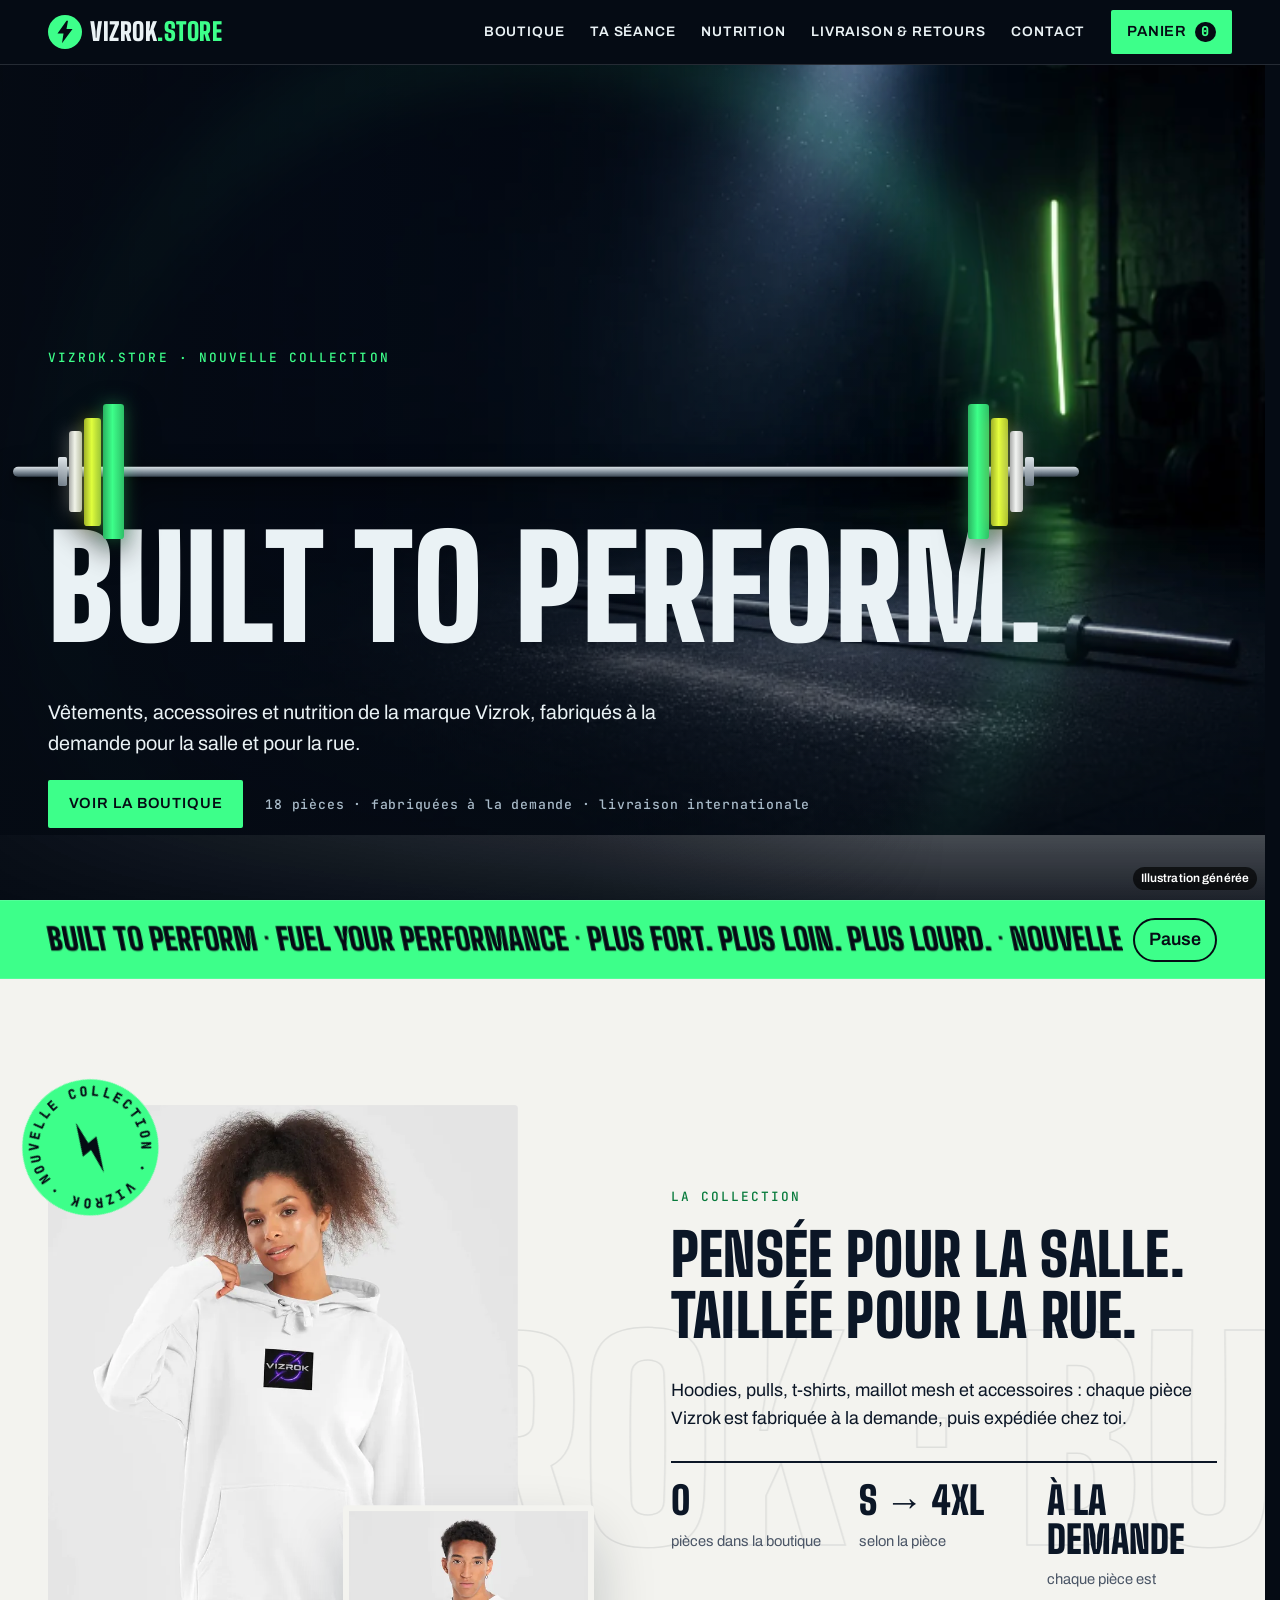
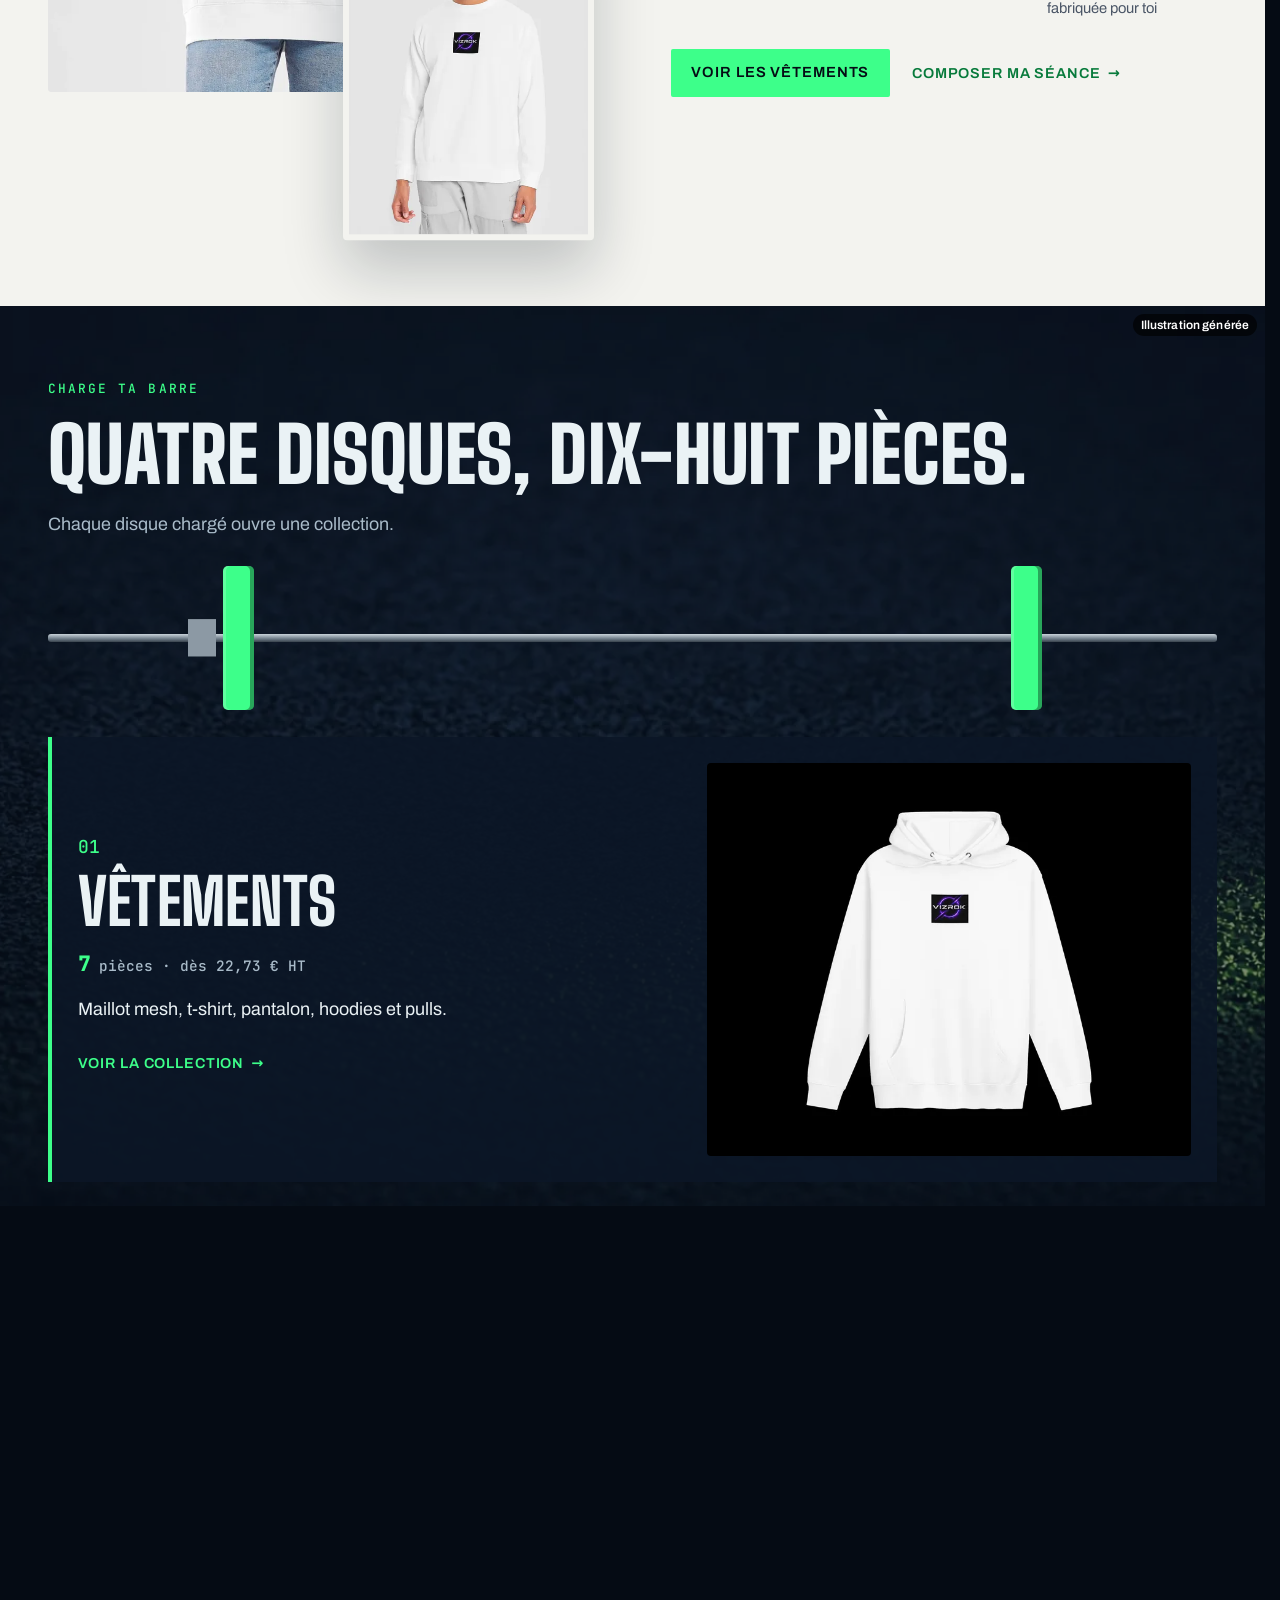
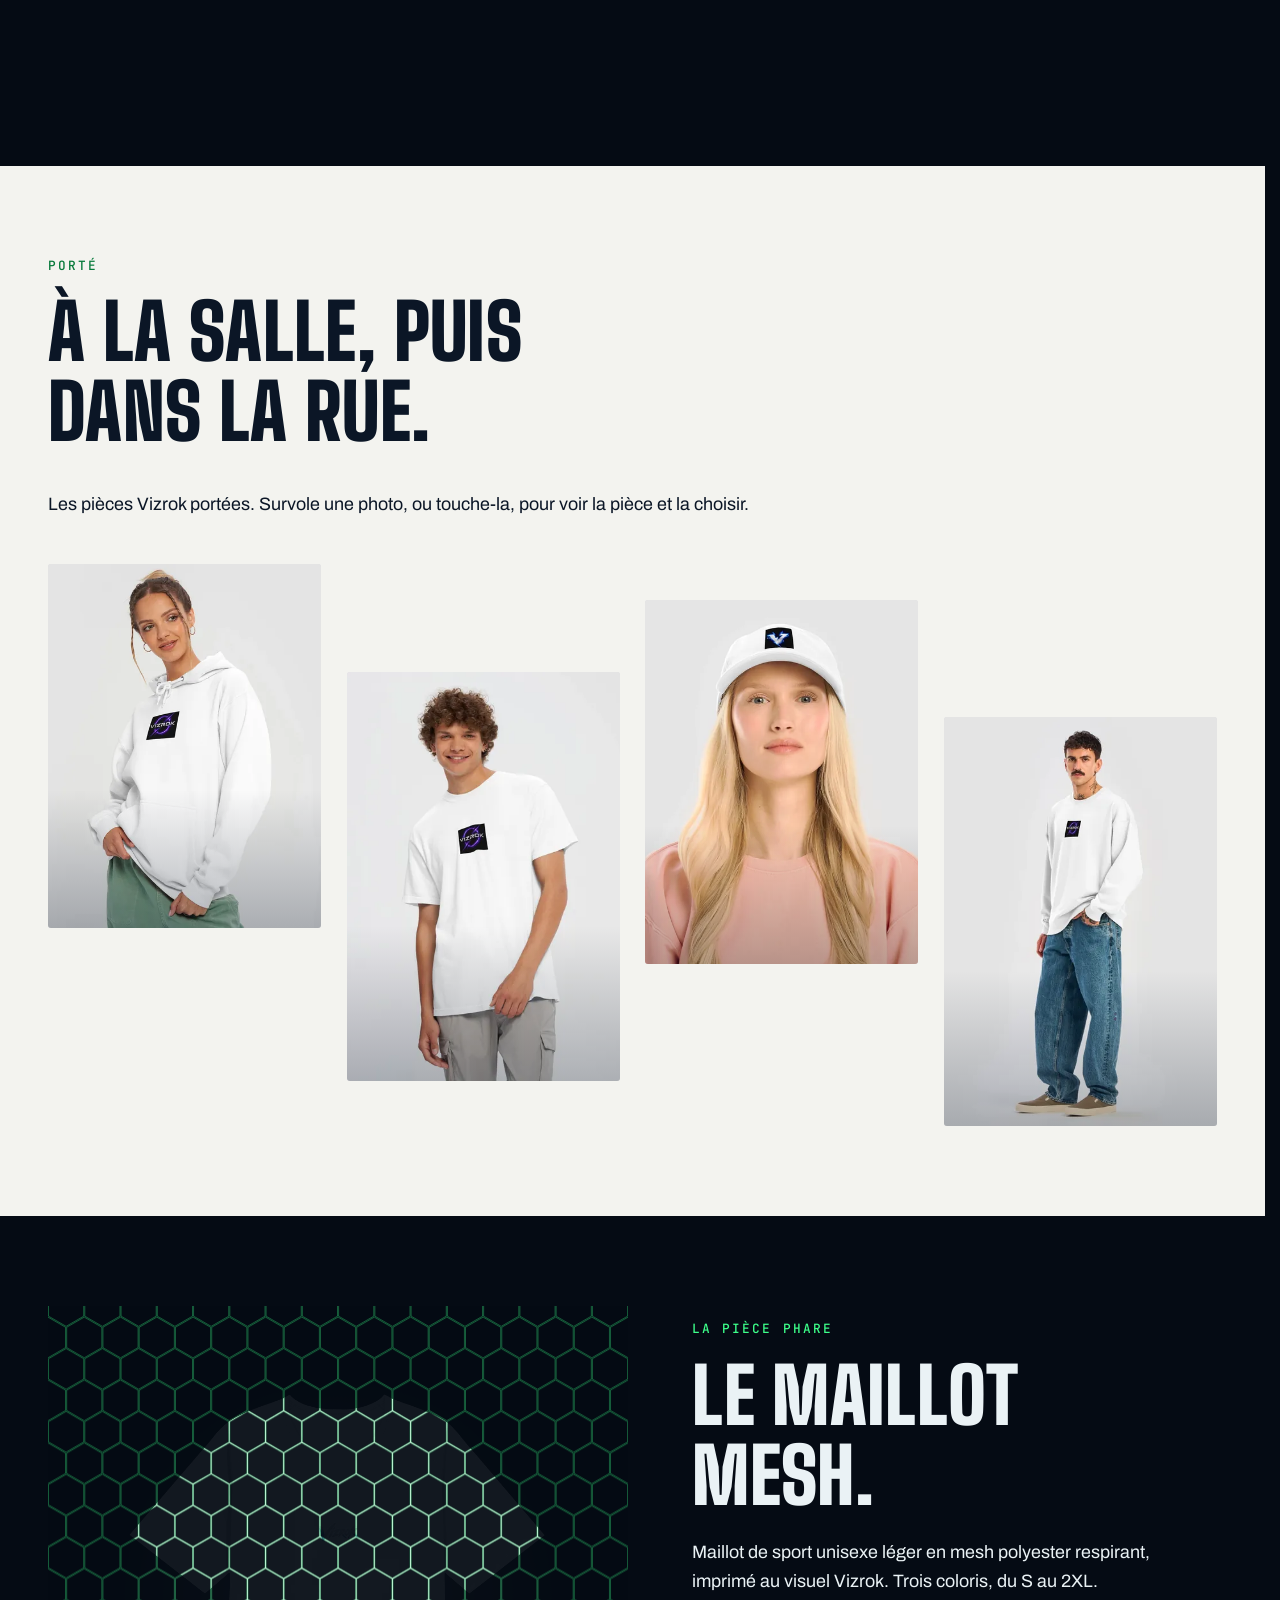
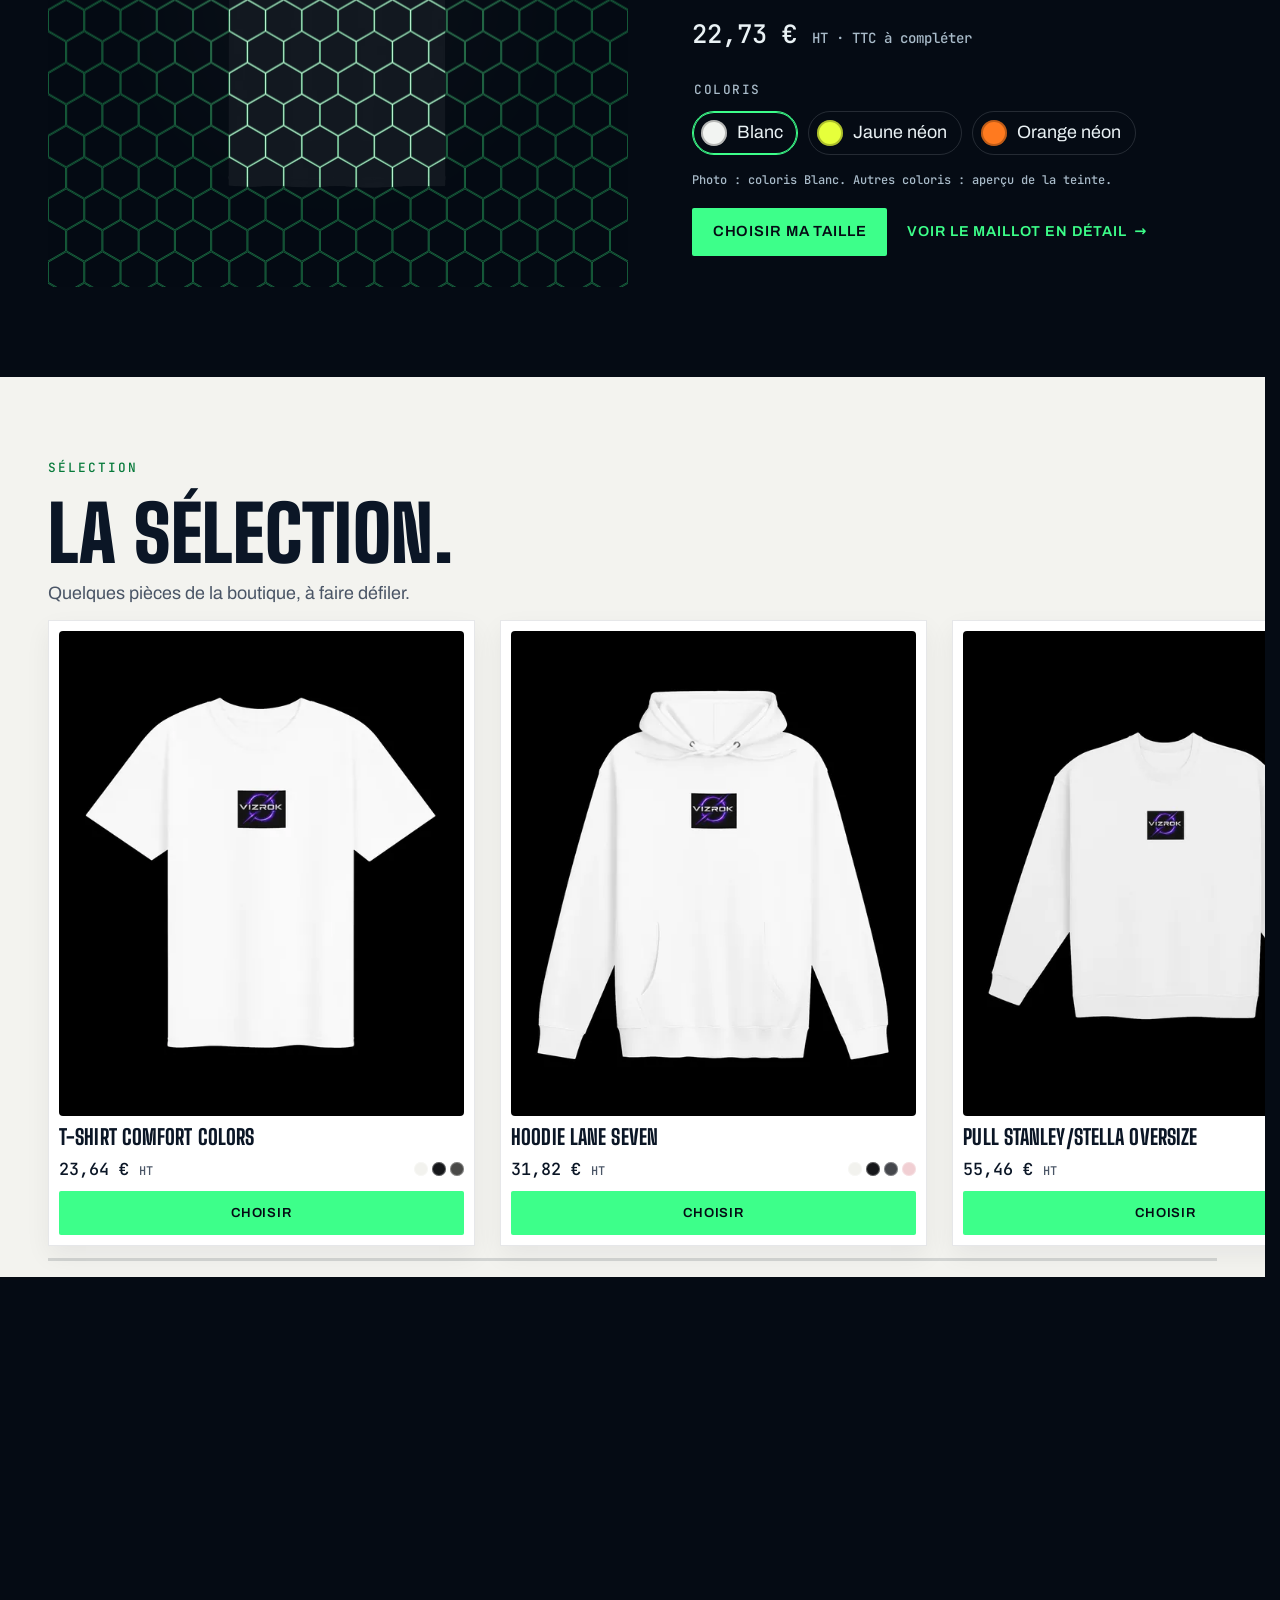
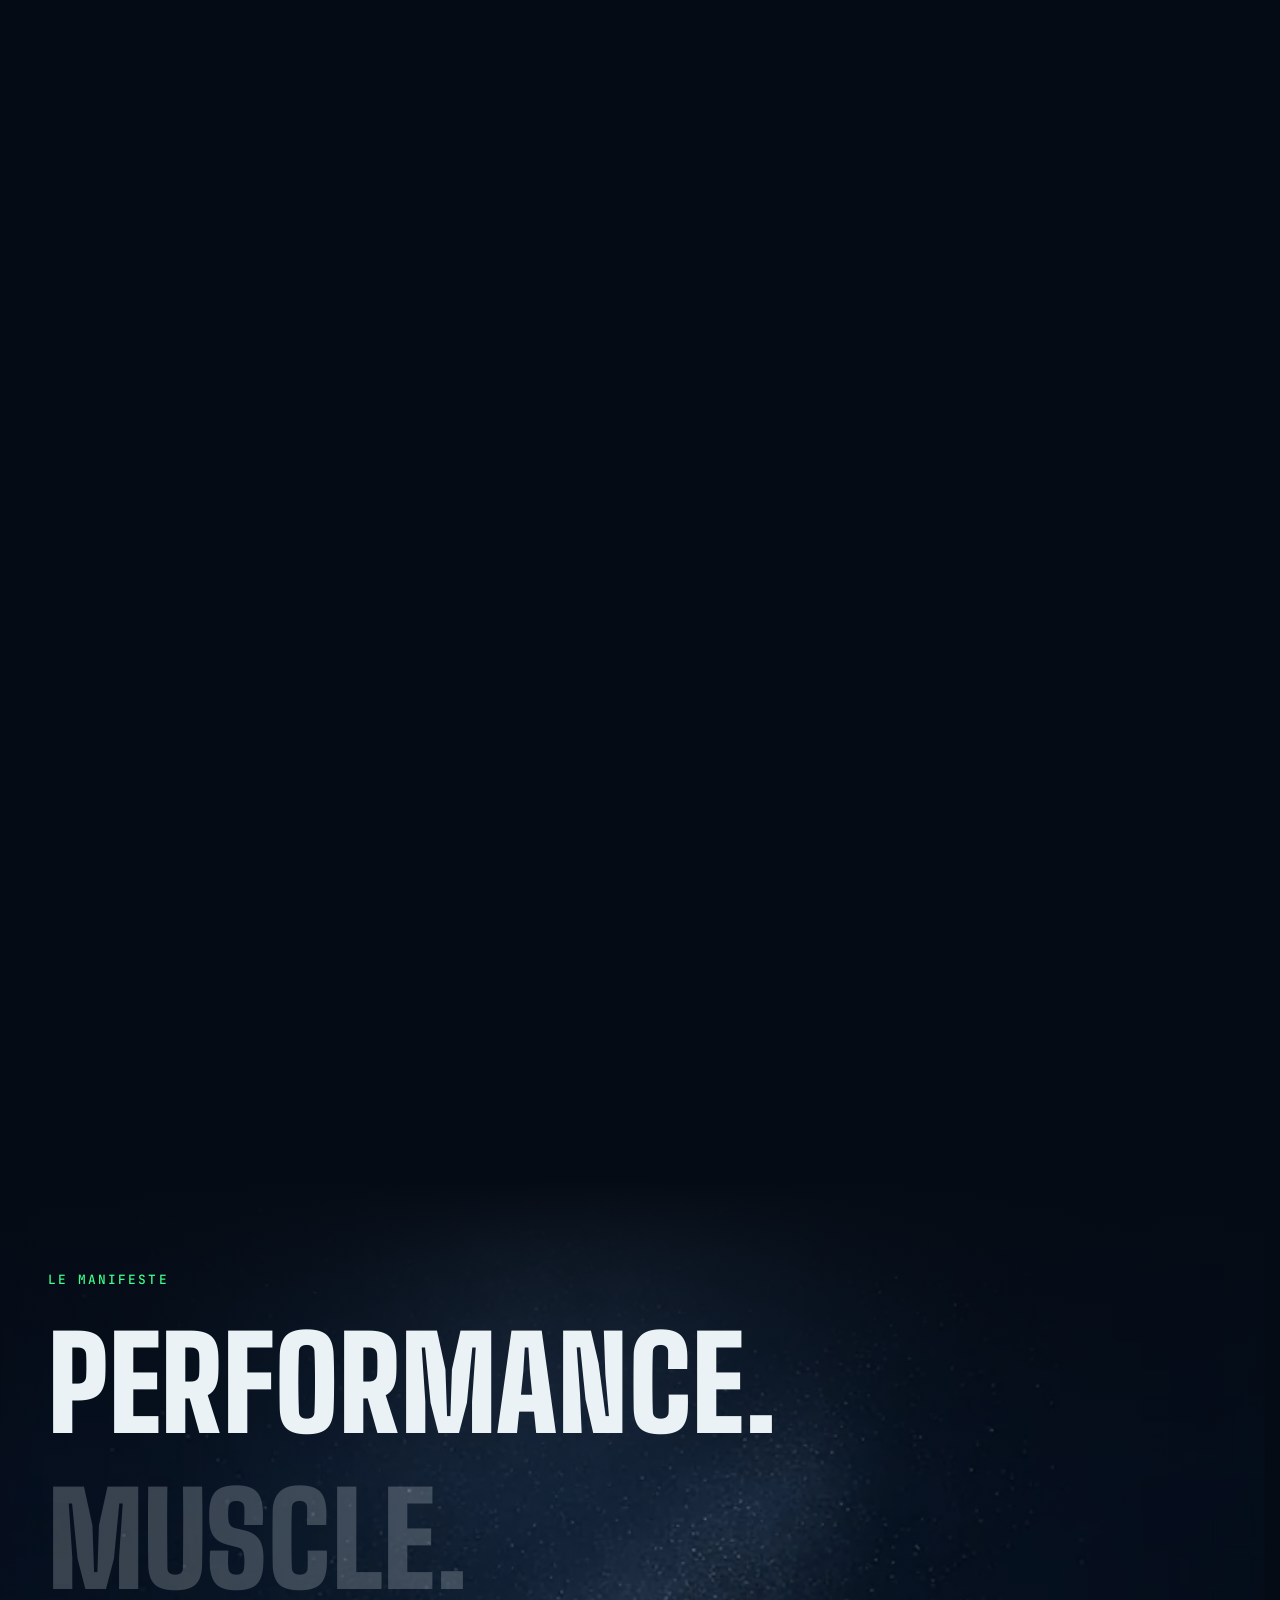
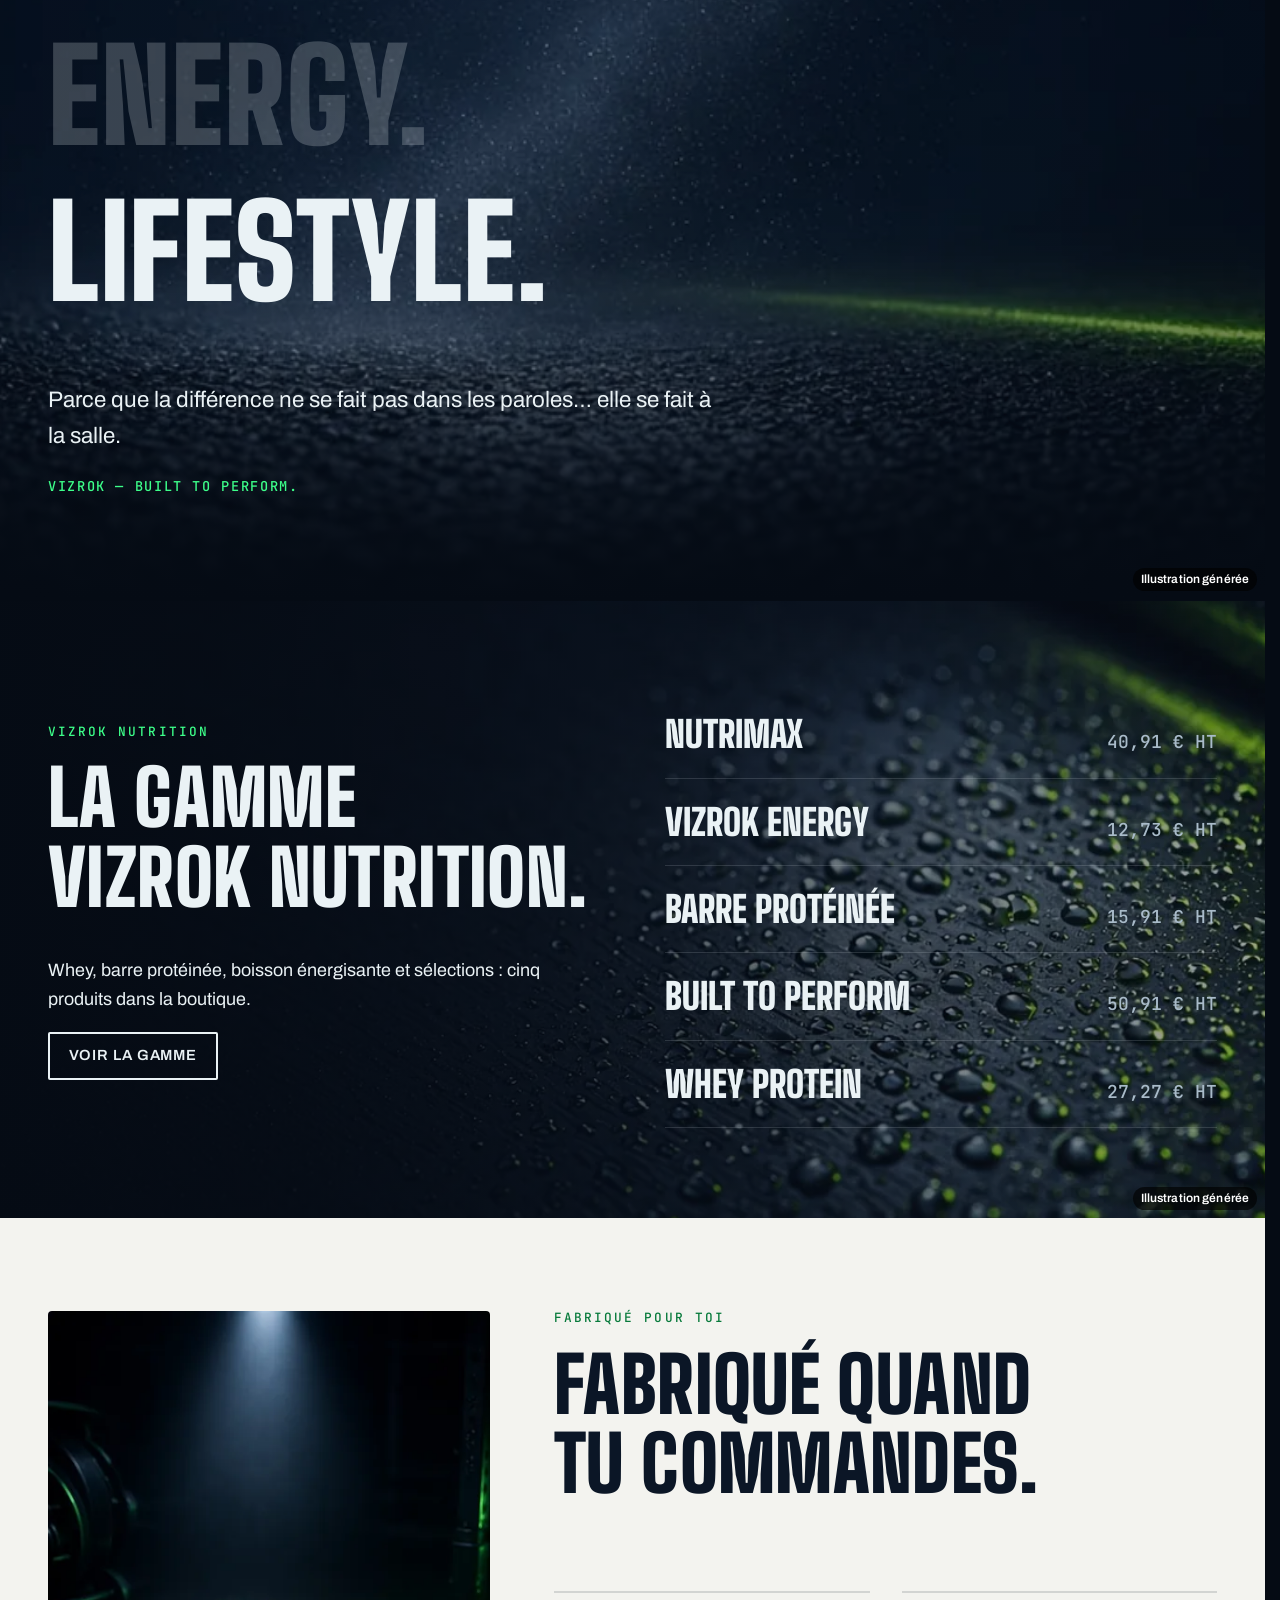
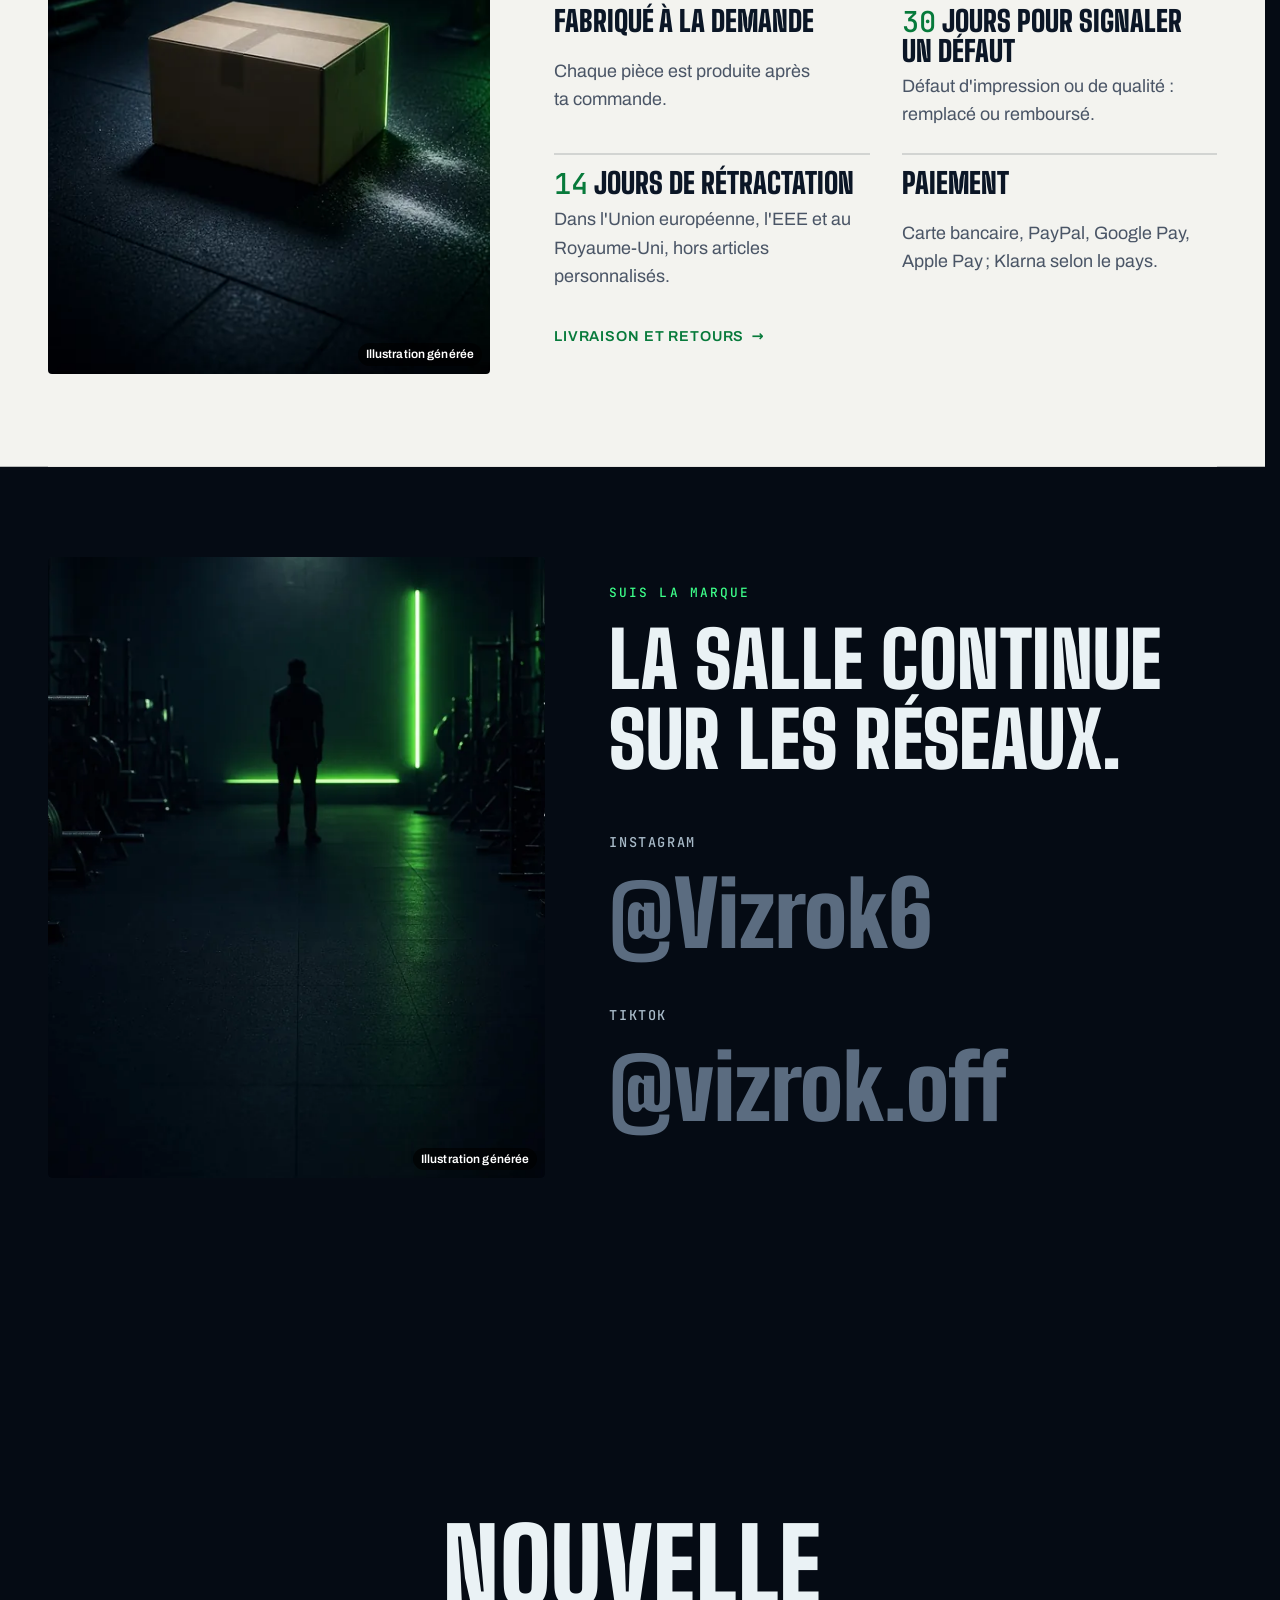
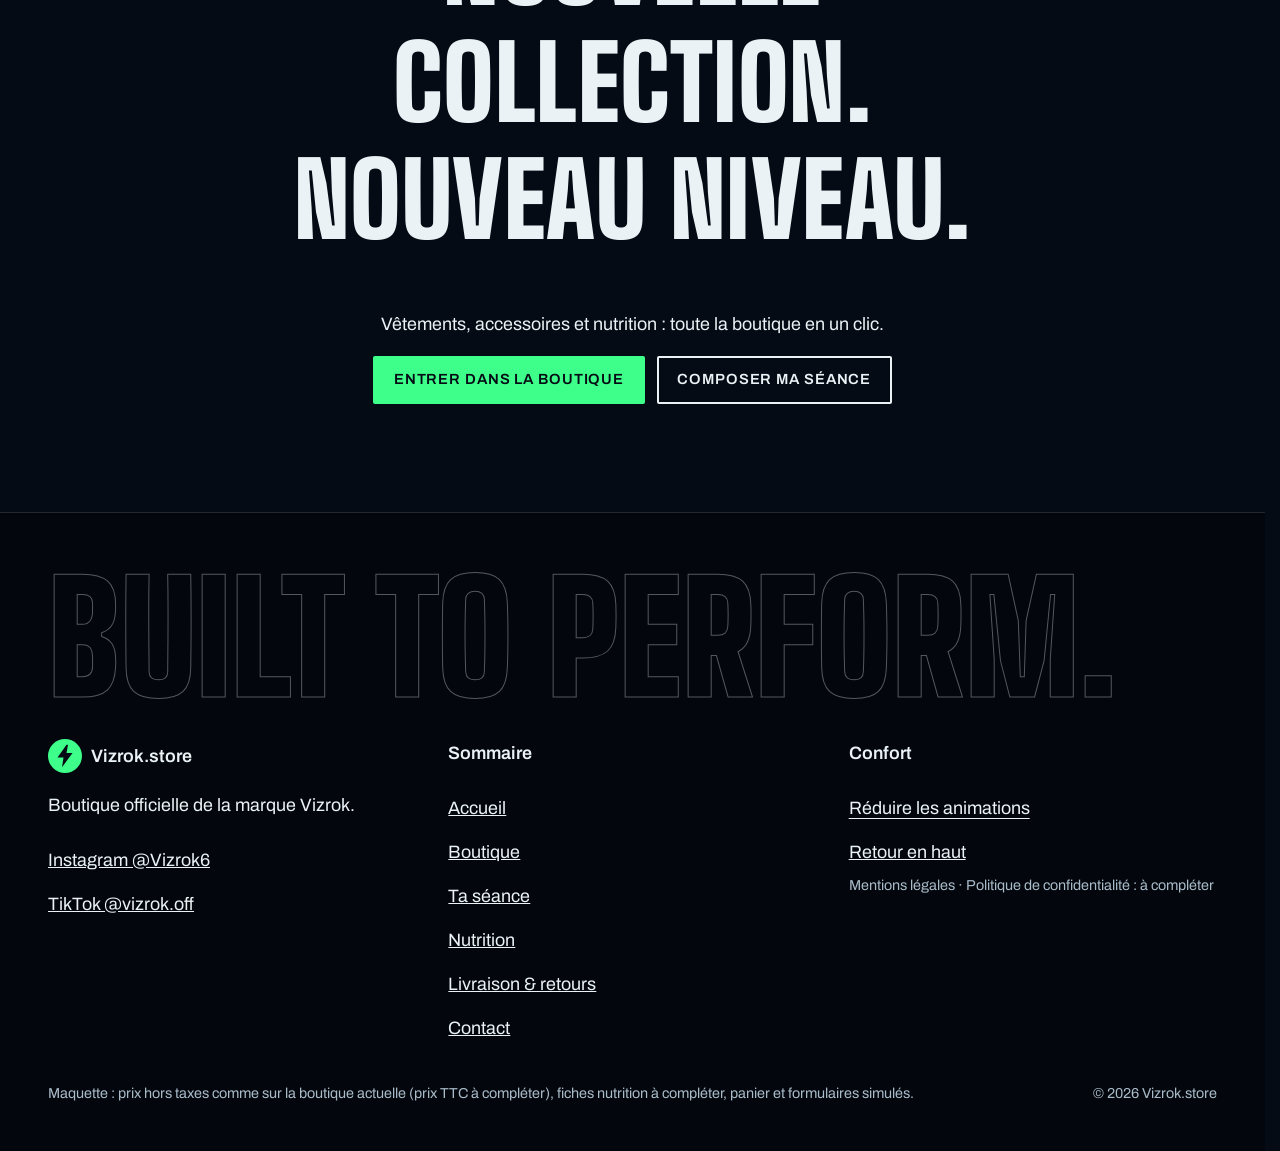
==== commit 7cdb1c23: "v4 : sections blanches et nouvelle section collection" ====
--- a/index.html
+++ b/index.html
@@ -1,5 +1,5 @@
 <!doctype html>
-<html lang="fr" data-v="3" data-page="accueil" data-curseur>
+<html lang="fr" data-v="4" data-page="accueil" data-curseur>
 <head>
 <meta charset="utf-8">
 <meta name="viewport" content="width=device-width, initial-scale=1, viewport-fit=cover">
@@ -41,15 +41,15 @@
 })();</script>
 <link rel="preload" href="/assets/fonts/titres-900.woff2" as="font" type="font/woff2" crossorigin>
 <link rel="preload" href="/assets/fonts/texte-400.woff2" as="font" type="font/woff2" crossorigin>
-<link rel="stylesheet" href="/assets/css/socle.css?v=3">
-<link rel="stylesheet" href="/assets/css/site.css?v=3">
-<link rel="modulepreload" href="/assets/js/site.js?v=3">
-<link rel="modulepreload" href="/assets/js/socle/index.js?v=3">
+<link rel="stylesheet" href="/assets/css/socle.css?v=4">
+<link rel="stylesheet" href="/assets/css/site.css?v=4">
+<link rel="modulepreload" href="/assets/js/site.js?v=4">
+<link rel="modulepreload" href="/assets/js/socle/index.js?v=4">
 <script src="/assets/vendor/gsap.min.js" defer></script>
 <script src="/assets/vendor/ScrollTrigger.min.js" defer></script>
 <script src="/assets/vendor/SplitText.min.js" defer></script>
 <script src="/assets/vendor/Flip.min.js" defer></script>
-<script type="module" src="/assets/js/site.js?v=3"></script>
+<script type="module" src="/assets/js/site.js?v=4"></script>
 <meta name="theme-color" content="#050B14">
 <link rel="icon" href="/assets/images/favicon.svg" type="image/svg+xml">
 <link rel="apple-touch-icon" href="/assets/images/apple-touch-icon.png">
@@ -123,20 +123,112 @@
   <div class="ruban" id="ruban" data-ruban data-boucle-css><p><span>Built to Perform · Fuel your performance · Plus fort. Plus loin. Plus lourd. · Nouvelle collection. Nouveau niveau. ·</span> <span aria-hidden="true">Built to Perform · Fuel your performance · Plus fort. Plus loin. Plus lourd. · Nouvelle collection. Nouveau niveau. ·</span></p></div>
   <button type="button" class="ruban-pause" data-pause-pour="ruban" data-libelle-pause="Pause" data-libelle-lecture="Lecture"><span data-libelle-bouton>Pause</span></button>
 </div>
-<section class="manifeste" id="manifeste">
-  <div class="manifeste-fond" aria-hidden="true"><figure class="media " data-grok data-fx="parallaxe" data-fx-force="12" style="--cadrage:50% 60%">
-  <picture>
-    <img src="/assets/images/grok/accueil-manifeste-1280.webp" srcset="/assets/images/grok/accueil-manifeste-640.webp 640w, /assets/images/grok/accueil-manifeste-1280.webp 1280w, /assets/images/grok/accueil-manifeste-1600.webp 1600w" sizes="100vw" alt="" width="1280" height="859" loading="lazy" decoding="async">
+<section class="clair collection-intro" id="collection" data-effet="collection-blanche">
+  <div class="ci-fond-texte" aria-hidden="true" data-audit-ignorer><span>VIZROK · BUILT TO PERFORM · VIZROK ·</span></div>
+  <div class="conteneur ci-cadre">
+    <div class="ci-visuels">
+      <figure class="media ci-grande" data-anime="rideau" style="--cadrage:50% 22%">
+  <picture>
+    <img src="/assets/images/produits/hoodie-cotton-heritage-3-1200.webp" srcset="/assets/images/produits/hoodie-cotton-heritage-3-480.webp 480w, /assets/images/produits/hoodie-cotton-heritage-3-800.webp 800w, /assets/images/produits/hoodie-cotton-heritage-3-1200.webp 1200w" sizes="(max-width: 760px) 86vw, 40vw" alt="Hoodie Cotton Heritage Vizrok porté" width="1200" height="1600" loading="lazy" decoding="async">
+  </picture>
+</figure>
+      <figure class="media ci-petite" style="--cadrage:50% 20%">
+  <picture>
+    <img src="/assets/images/produits/pull-cotton-heritage-3-1200.webp" srcset="/assets/images/produits/pull-cotton-heritage-3-480.webp 480w, /assets/images/produits/pull-cotton-heritage-3-800.webp 800w, /assets/images/produits/pull-cotton-heritage-3-1200.webp 1200w" sizes="(max-width: 760px) 40vw, 18vw" alt="Pull Cotton Heritage Vizrok porté" width="1200" height="1600" loading="lazy" decoding="async">
+  </picture>
+</figure>
+      <svg class="ci-badge" viewBox="0 0 120 120" aria-hidden="true" data-audit-ignorer><defs><path id="ci-cercle" d="M60,60m-44,0a44,44,0,1,1,88,0a44,44,0,1,1,-88,0"/></defs><circle cx="60" cy="60" r="58"/><text><textPath href="#ci-cercle" textLength="272" lengthAdjust="spacing">NOUVELLE COLLECTION · VIZROK · </textPath></text><path class="ci-eclair" d="M64 36 50 62h9l-4 22 15-28h-9z"/></svg>
+    </div>
+    <div class="ci-texte">
+      <p class="surtitre">La collection</p>
+      <h2 data-anime="lignes">Pensée pour la salle. Taillée pour la rue.</h2>
+      <p data-anime>Hoodies, pulls, t-shirts, maillot mesh et accessoires : chaque pièce Vizrok est fabriquée à la demande, puis expédiée chez toi.</p>
+      <ul class="ci-chiffres" data-anime="cascade">
+        <li><strong><span data-compteur="18">18</span></strong><span>pièces dans la boutique</span></li>
+        <li><strong>S → 4XL</strong><span>selon la pièce</span></li>
+        <li><strong>À la demande</strong><span>chaque pièce est fabriquée pour toi</span></li>
+      </ul>
+      <p class="ci-actions" data-anime>
+        <a href="/boutique?collection=vetements" class="bouton" data-libelle="Boutique" data-survol="magnetique">Voir les vêtements</a>
+        <a href="/seance#kit" class="lien-fleche" data-libelle="Ta séance">Composer ma séance</a>
+      </p>
+    </div>
+  </div>
+</section>
+<section class="collections" id="collections">
+  <div class="collections-fond" aria-hidden="true" data-audit-ignorer><figure class="media " data-grok style="--cadrage:50% 50%">
+  <picture>
+    <img src="/assets/images/grok/accueil-collections-1280.webp" srcset="/assets/images/grok/accueil-collections-640.webp 640w, /assets/images/grok/accueil-collections-1280.webp 1280w, /assets/images/grok/accueil-collections-1600.webp 1600w" sizes="100vw" alt="" width="1280" height="859" loading="lazy" decoding="async">
   </picture><figcaption class="mention-ia">Illustration générée</figcaption>
 </figure></div>
-  <div class="conteneur manifeste-cadre">
-    <p class="surtitre">Le manifeste</p>
-    <h2 class="manifeste-texte" data-effet="manifeste" data-mot-a-mot>Performance. Muscle. Energy. Lifestyle.</h2>
-    <p class="manifeste-suite" data-anime="mots">Parce que la différence ne se fait pas dans les paroles… elle se fait à la salle.</p>
-    <p class="manifeste-signature">Vizrok — Built to Perform.</p>
-  </div>
-</section>
-<section class="porte" id="porte" data-effet="porte-volets">
+  <div class="collections-cadre conteneur">
+    <div class="collections-tete">
+      <p class="surtitre">Charge ta barre</p>
+      <h2 data-anime="lignes">Quatre disques, dix-huit pièces.</h2>
+      <p class="collections-aide">Chaque disque chargé ouvre une collection.</p>
+    </div>
+    <div class="collections-barre" data-effet="disques-collections" aria-hidden="true">
+      <span class="cb-tige"></span><span class="cb-manchon"></span>
+      <span class="cb-disque cb-g d-vert" style="--i:0"></span><span class="cb-disque cb-d d-vert" style="--i:0"></span><span class="cb-disque cb-g d-jaune" style="--i:1"></span><span class="cb-disque cb-d d-jaune" style="--i:1"></span><span class="cb-disque cb-g d-orange" style="--i:2"></span><span class="cb-disque cb-d d-orange" style="--i:2"></span><span class="cb-disque cb-g d-blanc" style="--i:3"></span><span class="cb-disque cb-d d-blanc" style="--i:3"></span><span class="cb-manchon cb-manchon--d"></span>
+    </div>
+    <ol class="collections-liste">
+      <li class="collection" data-collection="vetements" style="--i:0">
+        <div class="collection-texte">
+          <p class="collection-num" aria-hidden="true">01</p>
+          <h3>Vêtements</h3>
+          <p class="collection-compte"><strong>7</strong> pièces · dès <span data-prix>22,73 € HT</span></p>
+          <p>Maillot mesh, t-shirt, pantalon, hoodies et pulls.</p>
+          <a href="/boutique?collection=vetements" class="lien-fleche" data-libelle="Boutique">Voir la collection</a>
+        </div>
+        <figure class="media media--produit collection-media" style="--cadrage:50% 50%;--plaque:#000000">
+  <picture>
+    <img src="/assets/images/produits/hoodie-lane-seven-1-1200.webp" srcset="/assets/images/produits/hoodie-lane-seven-1-480.webp 480w, /assets/images/produits/hoodie-lane-seven-1-800.webp 800w, /assets/images/produits/hoodie-lane-seven-1-1200.webp 1200w" sizes="(max-width: 760px) 70vw, 30vw" alt="Vizrok Lane Seven Hoodie" width="1200" height="1600" loading="lazy" decoding="async">
+  </picture>
+</figure>
+      </li><li class="collection" data-collection="accessoires" style="--i:1">
+        <div class="collection-texte">
+          <p class="collection-num" aria-hidden="true">02</p>
+          <h3>Accessoires</h3>
+          <p class="collection-compte"><strong>5</strong> pièces · dès <span data-prix>20,00 € HT</span></p>
+          <p>Bob, casquette, gourde inox et deux verres.</p>
+          <a href="/boutique?collection=accessoires" class="lien-fleche" data-libelle="Boutique">Voir la collection</a>
+        </div>
+        <figure class="media media--produit collection-media" style="--cadrage:50% 50%;--plaque:#000000">
+  <picture>
+    <img src="/assets/images/produits/bob-1-1200.webp" srcset="/assets/images/produits/bob-1-480.webp 480w, /assets/images/produits/bob-1-800.webp 800w, /assets/images/produits/bob-1-1200.webp 1200w" sizes="(max-width: 760px) 70vw, 30vw" alt="Vizrok Big Accessories Bucket Hat" width="1200" height="1600" loading="lazy" decoding="async">
+  </picture>
+</figure>
+      </li><li class="collection" data-collection="nutrition" style="--i:2">
+        <div class="collection-texte">
+          <p class="collection-num" aria-hidden="true">03</p>
+          <h3>Nutrition</h3>
+          <p class="collection-compte"><strong>5</strong> pièces · dès <span data-prix>12,73 € HT</span></p>
+          <p>Whey, barre protéinée, boisson et sélections.</p>
+          <a href="/boutique?collection=nutrition" class="lien-fleche" data-libelle="Boutique">Voir la collection</a>
+        </div>
+        <figure class="media media--produit media--plein collection-media" style="--cadrage:50% 50%;--plaque:#CBB2A3">
+  <picture>
+    <img src="/assets/images/produits/nutrimax-1-1200.webp" srcset="/assets/images/produits/nutrimax-1-480.webp 480w, /assets/images/produits/nutrimax-1-800.webp 800w, /assets/images/produits/nutrimax-1-1200.webp 1200w" sizes="(max-width: 760px) 70vw, 30vw" alt="Nutrimax" width="1200" height="800" loading="lazy" decoding="async">
+  </picture>
+</figure>
+      </li><li class="collection" data-collection="deco" style="--i:3">
+        <div class="collection-texte">
+          <p class="collection-num" aria-hidden="true">04</p>
+          <h3>Déco</h3>
+          <p class="collection-compte"><strong>1</strong> pièce · dès <span data-prix>15,00 € HT</span></p>
+          <p>Le poster Vizrok au format paysage.</p>
+          <a href="/boutique?collection=deco" class="lien-fleche" data-libelle="Boutique">Voir la collection</a>
+        </div>
+        <figure class="media media--produit collection-media" style="--cadrage:50% 50%;--plaque:#000000">
+  <picture>
+    <img src="/assets/images/produits/poster-1-1200.webp" srcset="/assets/images/produits/poster-1-480.webp 480w, /assets/images/produits/poster-1-800.webp 800w, /assets/images/produits/poster-1-1200.webp 1200w" sizes="(max-width: 760px) 70vw, 30vw" alt="Poster Vizrok paysage" width="1200" height="1600" loading="lazy" decoding="async">
+  </picture>
+</figure>
+      </li>
+    </ol>
+  </div>
+</section>
+<section class="clair porte" id="porte" data-effet="porte-volets">
   <div class="conteneur porte-tete">
     <p class="surtitre">Porté</p>
     <h2 data-anime="lignes">À la salle, puis dans la rue.</h2>
@@ -201,79 +293,6 @@
       </div>
     </li>
   </ul>
-</section>
-<section class="collections" id="collections">
-  <div class="collections-fond" aria-hidden="true" data-audit-ignorer><figure class="media " data-grok style="--cadrage:50% 50%">
-  <picture>
-    <img src="/assets/images/grok/accueil-collections-1280.webp" srcset="/assets/images/grok/accueil-collections-640.webp 640w, /assets/images/grok/accueil-collections-1280.webp 1280w, /assets/images/grok/accueil-collections-1600.webp 1600w" sizes="100vw" alt="" width="1280" height="859" loading="lazy" decoding="async">
-  </picture><figcaption class="mention-ia">Illustration générée</figcaption>
-</figure></div>
-  <div class="collections-cadre conteneur">
-    <div class="collections-tete">
-      <p class="surtitre">Charge ta barre</p>
-      <h2 data-anime="lignes">Quatre disques, dix-huit pièces.</h2>
-      <p class="collections-aide">Chaque disque chargé ouvre une collection.</p>
-    </div>
-    <div class="collections-barre" data-effet="disques-collections" aria-hidden="true">
-      <span class="cb-tige"></span><span class="cb-manchon"></span>
-      <span class="cb-disque cb-g d-vert" style="--i:0"></span><span class="cb-disque cb-d d-vert" style="--i:0"></span><span class="cb-disque cb-g d-jaune" style="--i:1"></span><span class="cb-disque cb-d d-jaune" style="--i:1"></span><span class="cb-disque cb-g d-orange" style="--i:2"></span><span class="cb-disque cb-d d-orange" style="--i:2"></span><span class="cb-disque cb-g d-blanc" style="--i:3"></span><span class="cb-disque cb-d d-blanc" style="--i:3"></span><span class="cb-manchon cb-manchon--d"></span>
-    </div>
-    <ol class="collections-liste">
-      <li class="collection" data-collection="vetements" style="--i:0">
-        <div class="collection-texte">
-          <p class="collection-num" aria-hidden="true">01</p>
-          <h3>Vêtements</h3>
-          <p class="collection-compte"><strong>7</strong> pièces · dès <span data-prix>22,73 € HT</span></p>
-          <p>Maillot mesh, t-shirt, pantalon, hoodies et pulls.</p>
-          <a href="/boutique?collection=vetements" class="lien-fleche" data-libelle="Boutique">Voir la collection</a>
-        </div>
-        <figure class="media media--produit collection-media" style="--cadrage:50% 50%;--plaque:#000000">
-  <picture>
-    <img src="/assets/images/produits/hoodie-lane-seven-1-1200.webp" srcset="/assets/images/produits/hoodie-lane-seven-1-480.webp 480w, /assets/images/produits/hoodie-lane-seven-1-800.webp 800w, /assets/images/produits/hoodie-lane-seven-1-1200.webp 1200w" sizes="(max-width: 760px) 70vw, 30vw" alt="Vizrok Lane Seven Hoodie" width="1200" height="1600" loading="lazy" decoding="async">
-  </picture>
-</figure>
-      </li><li class="collection" data-collection="accessoires" style="--i:1">
-        <div class="collection-texte">
-          <p class="collection-num" aria-hidden="true">02</p>
-          <h3>Accessoires</h3>
-          <p class="collection-compte"><strong>5</strong> pièces · dès <span data-prix>20,00 € HT</span></p>
-          <p>Bob, casquette, gourde inox et deux verres.</p>
-          <a href="/boutique?collection=accessoires" class="lien-fleche" data-libelle="Boutique">Voir la collection</a>
-        </div>
-        <figure class="media media--produit collection-media" style="--cadrage:50% 50%;--plaque:#000000">
-  <picture>
-    <img src="/assets/images/produits/bob-1-1200.webp" srcset="/assets/images/produits/bob-1-480.webp 480w, /assets/images/produits/bob-1-800.webp 800w, /assets/images/produits/bob-1-1200.webp 1200w" sizes="(max-width: 760px) 70vw, 30vw" alt="Vizrok Big Accessories Bucket Hat" width="1200" height="1600" loading="lazy" decoding="async">
-  </picture>
-</figure>
-      </li><li class="collection" data-collection="nutrition" style="--i:2">
-        <div class="collection-texte">
-          <p class="collection-num" aria-hidden="true">03</p>
-          <h3>Nutrition</h3>
-          <p class="collection-compte"><strong>5</strong> pièces · dès <span data-prix>12,73 € HT</span></p>
-          <p>Whey, barre protéinée, boisson et sélections.</p>
-          <a href="/boutique?collection=nutrition" class="lien-fleche" data-libelle="Boutique">Voir la collection</a>
-        </div>
-        <figure class="media media--produit media--plein collection-media" style="--cadrage:50% 50%;--plaque:#CBB2A3">
-  <picture>
-    <img src="/assets/images/produits/nutrimax-1-1200.webp" srcset="/assets/images/produits/nutrimax-1-480.webp 480w, /assets/images/produits/nutrimax-1-800.webp 800w, /assets/images/produits/nutrimax-1-1200.webp 1200w" sizes="(max-width: 760px) 70vw, 30vw" alt="Nutrimax" width="1200" height="800" loading="lazy" decoding="async">
-  </picture>
-</figure>
-      </li><li class="collection" data-collection="deco" style="--i:3">
-        <div class="collection-texte">
-          <p class="collection-num" aria-hidden="true">04</p>
-          <h3>Déco</h3>
-          <p class="collection-compte"><strong>1</strong> pièce · dès <span data-prix>15,00 € HT</span></p>
-          <p>Le poster Vizrok au format paysage.</p>
-          <a href="/boutique?collection=deco" class="lien-fleche" data-libelle="Boutique">Voir la collection</a>
-        </div>
-        <figure class="media media--produit collection-media" style="--cadrage:50% 50%;--plaque:#000000">
-  <picture>
-    <img src="/assets/images/produits/poster-1-1200.webp" srcset="/assets/images/produits/poster-1-480.webp 480w, /assets/images/produits/poster-1-800.webp 800w, /assets/images/produits/poster-1-1200.webp 1200w" sizes="(max-width: 760px) 70vw, 30vw" alt="Poster Vizrok paysage" width="1200" height="1600" loading="lazy" decoding="async">
-  </picture>
-</figure>
-      </li>
-    </ol>
-  </div>
 </section>
 <section class="maillot" id="maillot" data-effet="maillot-mesh">
   <div class="maillot-scene">
@@ -311,7 +330,7 @@
     </p>
   </div>
 </section>
-<section class="galerie ecran epingle nouveautes" id="nouveautes" data-fx="galerie">
+<section class="clair galerie ecran epingle nouveautes" id="nouveautes" data-fx="galerie">
   <div class="conteneur galerie-tete">
     <p class="surtitre">Sélection</p>
     <h2 data-anime="lignes">La sélection.</h2>
@@ -391,6 +410,19 @@
   </div>
   <div class="galerie-progres" aria-hidden="true"><span></span></div>
 </section>
+<section class="manifeste" id="manifeste">
+  <div class="manifeste-fond" aria-hidden="true"><figure class="media " data-grok data-fx="parallaxe" data-fx-force="12" style="--cadrage:50% 60%">
+  <picture>
+    <img src="/assets/images/grok/accueil-manifeste-1280.webp" srcset="/assets/images/grok/accueil-manifeste-640.webp 640w, /assets/images/grok/accueil-manifeste-1280.webp 1280w, /assets/images/grok/accueil-manifeste-1600.webp 1600w" sizes="100vw" alt="" width="1280" height="859" loading="lazy" decoding="async">
+  </picture><figcaption class="mention-ia">Illustration générée</figcaption>
+</figure></div>
+  <div class="conteneur manifeste-cadre">
+    <p class="surtitre">Le manifeste</p>
+    <h2 class="manifeste-texte" data-effet="manifeste" data-mot-a-mot>Performance. Muscle. Energy. Lifestyle.</h2>
+    <p class="manifeste-suite" data-anime="mots">Parce que la différence ne se fait pas dans les paroles… elle se fait à la salle.</p>
+    <p class="manifeste-signature">Vizrok — Built to Perform.</p>
+  </div>
+</section>
 <section class="nutri" id="nutrition">
   <figure class="media nutri-fond" data-grok data-fx="zoom" aria-hidden="true" style="--cadrage:50% 50%">
   <picture>
@@ -409,7 +441,7 @@
     </ul>
   </div>
 </section>
-<section class="garanties conteneur" id="garanties">
+<section class="clair garanties conteneur" id="garanties">
   <figure class="media garanties-media" data-grok data-anime="rideau" style="--cadrage:50% 55%">
   <picture>
     <img src="/assets/images/grok/accueil-garanties-1080.webp" srcset="/assets/images/grok/accueil-garanties-480.webp 480w, /assets/images/grok/accueil-garanties-784.webp 784w, /assets/images/grok/accueil-garanties-1080.webp 1080w" sizes="(max-width: 760px) 100vw, 36vw" alt="Colis en carton posé sur un sol de salle" width="1080" height="1609" loading="lazy" decoding="async">
--- a/assets/css/site.css
+++ b/assets/css/site.css
@@ -867,3 +867,49 @@
 .ticket-mention { margin: 8px 0 0; font-size: 11px; color: #5A606B; }
 .ticket-code { margin-top: 10px; height: 26px; background: repeating-linear-gradient(90deg, #14181F 0 2px, transparent 2px 4px, #14181F 4px 5px, transparent 5px 8px, #14181F 8px 11px, transparent 11px 12px); }
 @media (max-width: 760px) { .ticket { position: relative; right: auto; top: auto; margin: 18px auto 0; width: 200px; } }
+
+/* Sections claires (fond blanc cassé) : elles alternent avec les sections de nuit. Les couleurs sont redéfinies localement ;
+   le vert néon reste pour les aplats (boutons), un vert profond le remplace pour le texte. Les éléments sombres posés dedans
+   (étiquettes, ajout rapide) gardent leurs couleurs de nuit. */
+.clair { --fond: #F3F3EF; --texte: #0B1626; --texte-doux: #4A5566; --ligne: rgba(11,22,38,.14); --surface: #FFFFFF; --surface-2: #E6E8E4; --vert-texte: #077A3B; background: var(--fond); color: var(--texte); }
+.clair.conteneur { box-shadow: 0 0 0 100vmax var(--fond); clip-path: inset(0 -100vmax); }
+.clair :is(.surtitre, .lien-fleche, .garantie-chiffre, .b-compte strong, .tailles-table tbody th, .b-titre-compte) { color: var(--vert-texte); }
+.clair :is(.garanties-trait, .fin-disques) { color: #10A452; }
+.clair .tailles-schema { color: var(--vert-texte); }
+.clair .tailles-table em { color: #7A5C00; }
+.clair .fiche-note span { color: #6E5A00; border-color: #B79A00; }
+.clair .champ :is(input, select, textarea) { background: #FFFFFF; border-color: rgba(11,22,38,.35); color: var(--texte); }
+.clair .galerie-progres span { background: var(--vert-texte); }
+.clair .rembours-grille li { box-shadow: 0 1px 0 rgba(11,22,38,.06), 0 14px 30px rgba(11,22,38,.06); }
+.clair .rembours-grille li:nth-child(2) { border-color: #C9D400; } .clair .rembours-grille li:nth-child(4) { border-color: #0B1626; }
+.clair .fiche { border-color: rgba(11,22,38,.1); box-shadow: 0 10px 24px rgba(11,22,38,.06); }
+.clair :is(.porte-etiquette, .fiche-rapide, .visuel-code) { --texte: #EAF2F5; --texte-doux: #9FB0C0; color: var(--texte); }
+.clair .porte-cadre::after { background: linear-gradient(180deg, rgba(243,243,239,0) 62%, rgba(11,22,38,.28)); }
+.clair .porte-media img { filter: none; }
+.clair .porte-volets i { background: var(--fond); }
+
+/* Accueil, la collection (claire) : grande photo portée, seconde photo qui glisse, badge qui tourne, texte géant en fond. */
+.collection-intro { position: relative; overflow: hidden; isolation: isolate; padding-block: clamp(72px, 14vh, 160px); }
+.ci-fond-texte { position: absolute; left: 0; top: 50%; z-index: -1; transform: translateY(-50%); white-space: nowrap; pointer-events: none; font: 900 clamp(7rem, 21vw, 21rem)/.9 var(--police-titres); text-transform: uppercase; color: transparent; -webkit-text-stroke: 1.5px rgba(11,22,38,.09); }
+.ci-fond-texte span { display: inline-block; will-change: transform; }
+.ci-cadre { display: grid; grid-template-columns: 1fr 1fr; gap: clamp(32px, 6vw, 96px); align-items: center; }
+.ci-visuels { position: relative; padding: 0 14% 16% 0; }
+.ci-grande { aspect-ratio: 4 / 5; border-radius: 4px; background: #E4E4E4; }
+.ci-grande img, .ci-petite img { object-fit: cover; object-position: var(--cadrage, 50% 25%); }
+.ci-petite { position: absolute; right: 0; bottom: 0; width: 46%; aspect-ratio: 3 / 4; border-radius: 4px; background: #E4E4E4; border: 6px solid var(--fond); box-shadow: 0 30px 60px rgba(11,22,38,.22); }
+.ci-badge { position: absolute; left: -28px; top: -28px; width: clamp(110px, 11vw, 150px); height: auto; overflow: visible; }
+.ci-badge circle { fill: var(--vert); }
+.ci-badge text { font: 700 11px var(--police-mono); letter-spacing: 1px; fill: #050B14; }
+.ci-badge .ci-eclair { fill: #050B14; }
+.ci-texte h2 { font-size: clamp(2.4rem, 4.6vw, 4.6rem); }
+.ci-texte > p { max-width: 34em; }
+.ci-chiffres { list-style: none; margin: 28px 0; padding: 18px 0 0; display: grid; grid-template-columns: repeat(3, minmax(0, 1fr)); gap: 18px; border-top: 2px solid var(--texte); }
+.ci-chiffres strong { display: block; font: 900 clamp(1.7rem, 3vw, 3rem)/1 var(--police-titres); text-transform: uppercase; margin-bottom: 6px; }
+.ci-chiffres li > span { color: var(--texte-doux); font-size: .92rem; }
+.ci-actions { display: flex; flex-wrap: wrap; align-items: center; gap: 12px 22px; margin: 0; }
+@media (max-width: 760px) {
+  .ci-cadre { grid-template-columns: 1fr; }
+  .ci-visuels { padding: 0 18% 20% 0; }
+  .ci-badge { left: -8px; top: -14px; }
+  .ci-chiffres { grid-template-columns: 1fr 1fr; }
+}
